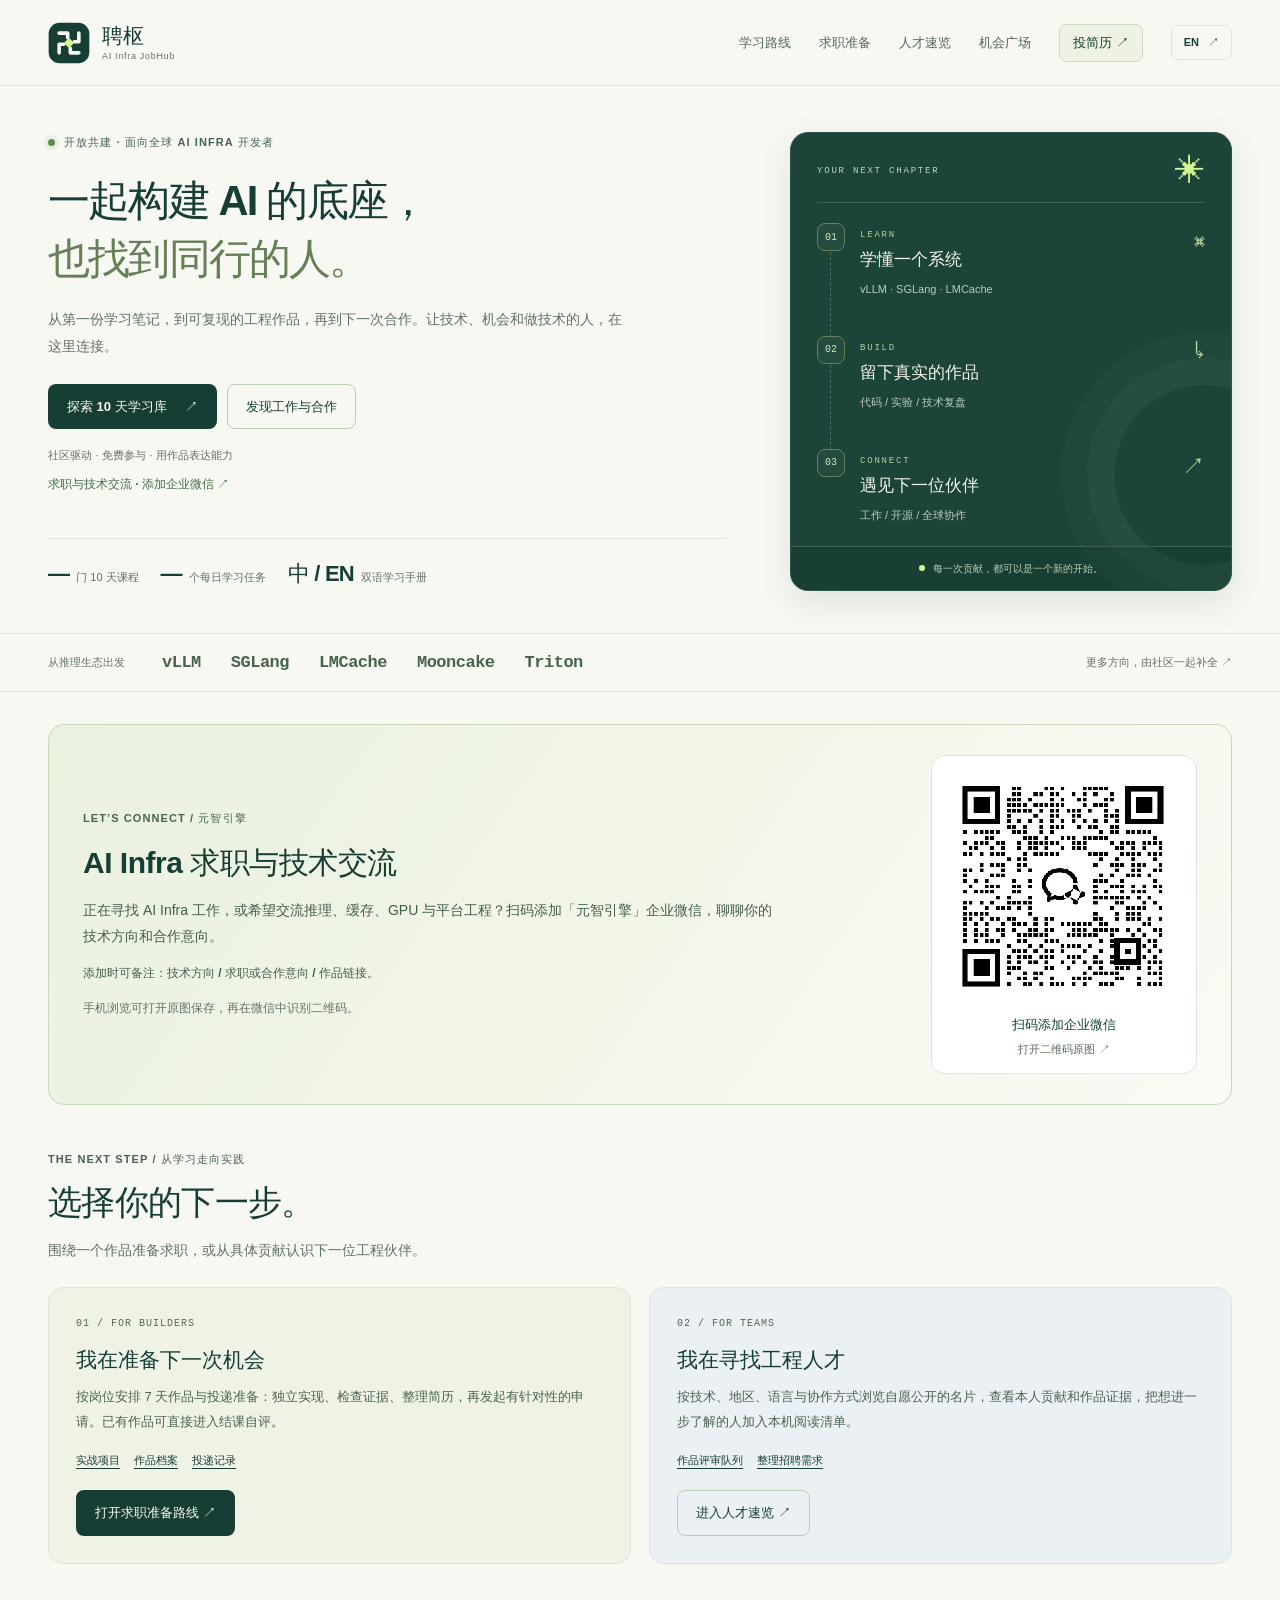
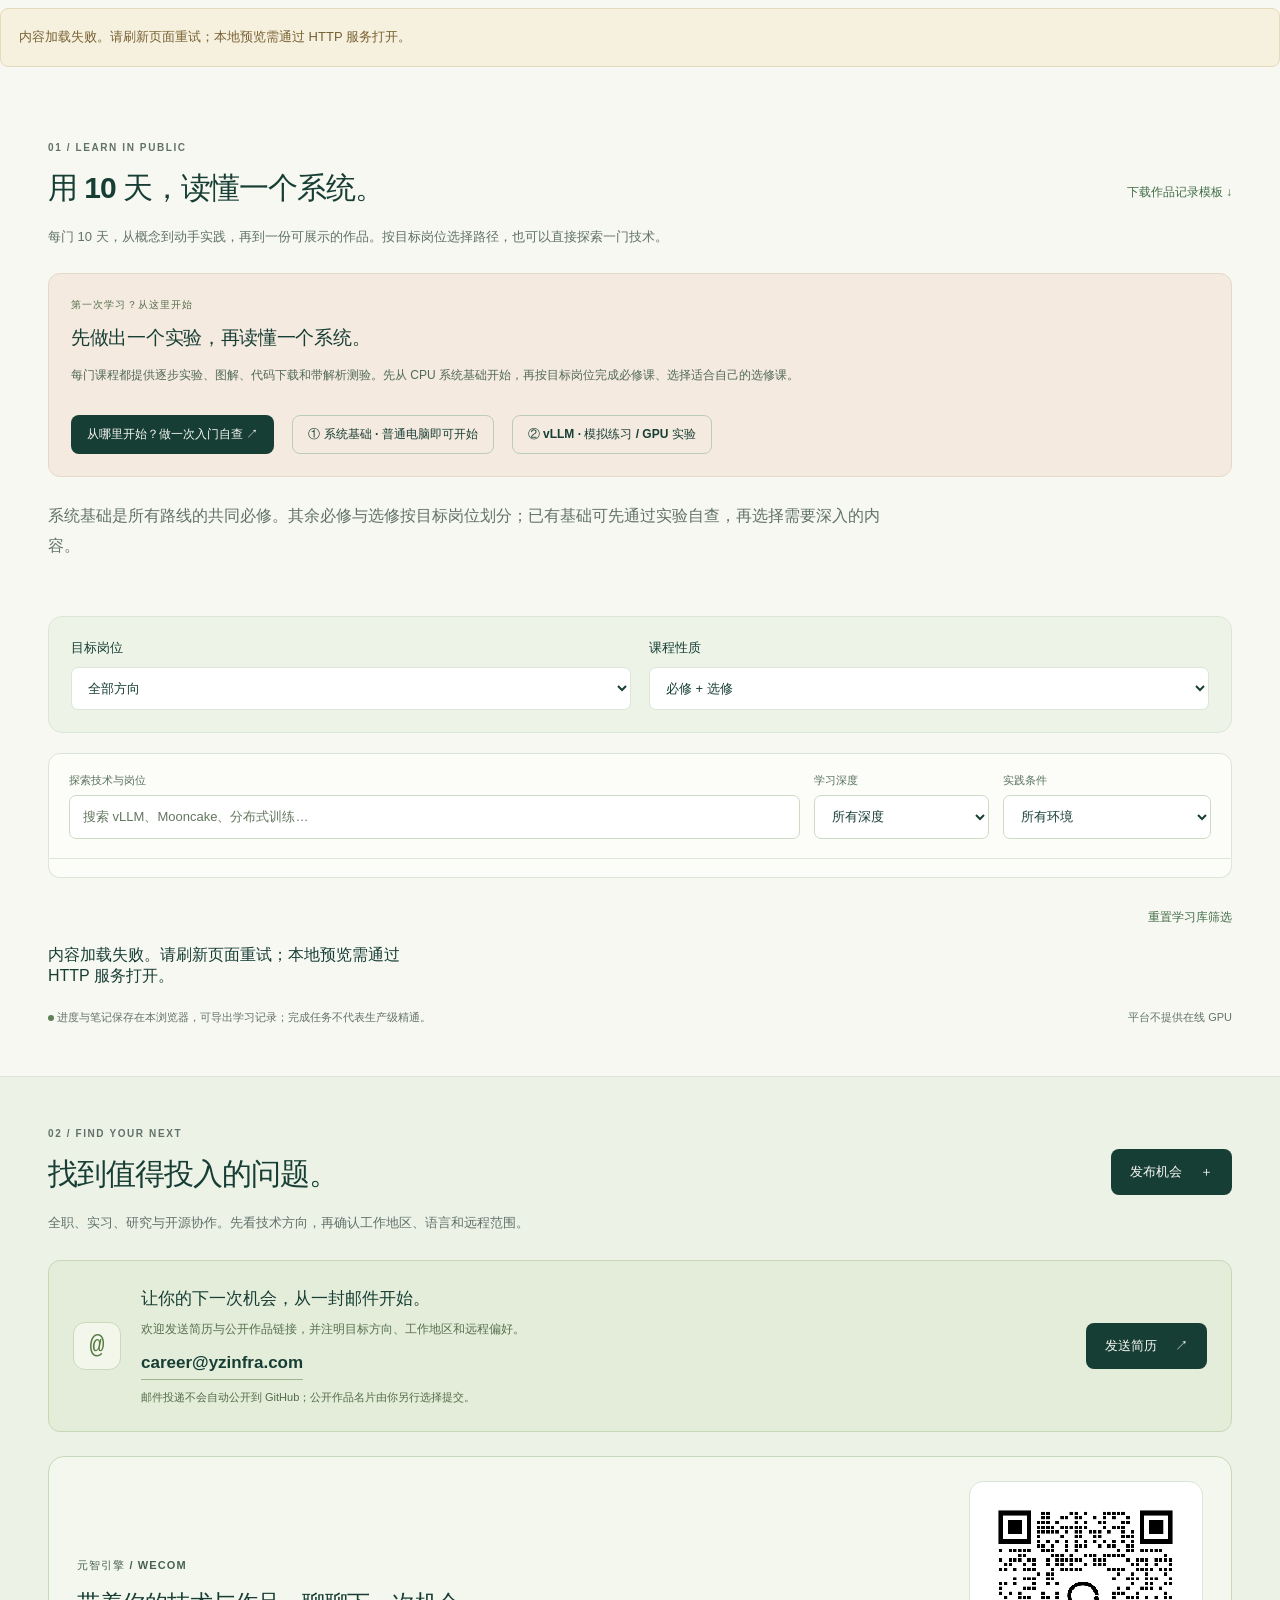
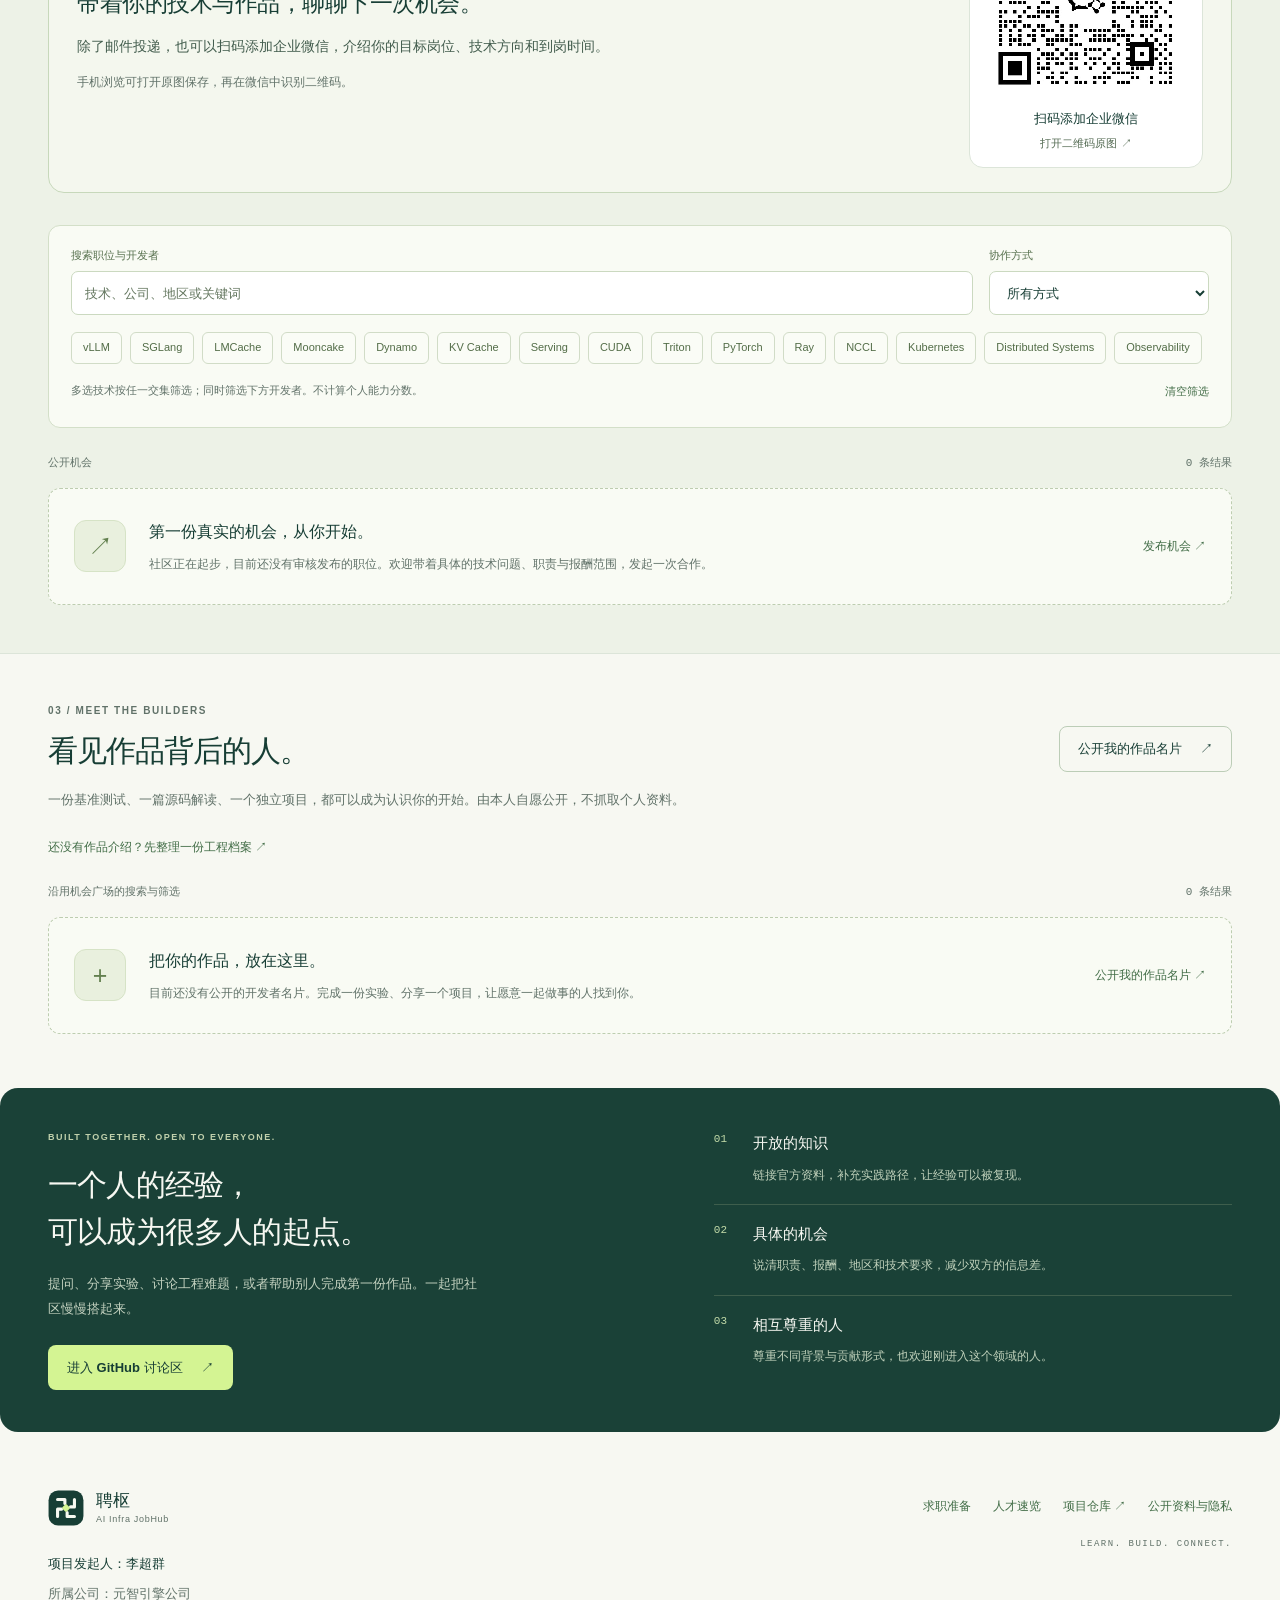
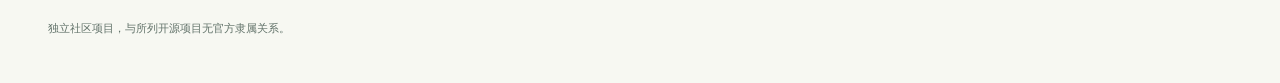
==== web/index.html @ df2f42b9 "Add learning onboarding, application tracker and hiring brief" ====
<!doctype html>
<html lang="zh-CN">
<head>
  <meta charset="utf-8">
  <meta name="viewport" content="width=device-width, initial-scale=1">
  <meta name="description" content="AI Infra JobHub (聘枢) — an open community to learn AI infrastructure, share your work and find your people. 学习、展示作品、发现全球 AI Infra 机会。">
  <meta name="theme-color" content="#183c35">
  <title>聘枢 · AI Infra JobHub</title>
  <link rel="icon" href="./assets/logo-mark.svg" type="image/svg+xml">
  <link rel="stylesheet" href="./styles.css?v=20261113-growth">
  <script src="./curriculum.js" defer></script>
  <script src="./app.js?v=20261114-tools" defer></script>
</head>
<body>
  <a class="skip-link" href="#main" data-i18n="skip">跳到内容</a>
  <header class="site-header">
    <a class="brand" href="#" aria-label="聘枢 · AI Infra JobHub home"><img class="brand-mark" src="./assets/logo-mark.svg" width="40" height="40" alt=""><span class="brand-wordmark"><strong data-i18n="brandName">聘枢</strong><small data-i18n="brandTagline">AI Infra JobHub</small></span></a>
    <nav aria-label="Main navigation">
      <a href="#learn" data-i18n="navLearn">学习路线</a>
      <a href="./career/" data-i18n="navCareer">求职准备</a>
      <a href="./talent/" data-i18n="navTalent">人才速览</a>
      <a href="#opportunities" data-i18n="navJobs">机会广场</a>
      <a href="mailto:career@yzinfra.com?subject=AI%20Infra%20JobHub%20-%20Resume" data-i18n="navResume">投简历 ↗</a>
    </nav>
    <button id="language-toggle" class="language-button" type="button" aria-label="Switch to English">EN <span aria-hidden="true">↗</span></button>
  </header>
  <main id="main">
    <section class="hero section-shell" aria-labelledby="hero-title">
      <div class="hero-copy">
        <div class="eyebrow"><span class="live-dot" aria-hidden="true"></span><span data-i18n="eyebrow">开放共建 · 面向全球 AI INFRA 开发者</span></div>
        <h1 id="hero-title"><span data-i18n="heroLine1">一起构建 AI 的底座，</span><br><em data-i18n="heroLine2">也找到同行的人。</em></h1>
        <p class="hero-description" data-i18n="heroDescription">从第一份学习笔记，到可复现的工程作品，再到下一次合作。让技术、机会和做技术的人，在这里连接。</p>
        <div class="hero-actions"><a class="button primary" href="#learn"><span data-i18n="startLearning">探索 10 天学习库</span> <span aria-hidden="true">↗</span></a><a class="button outline" href="#opportunities" data-i18n="exploreJobs">发现工作与合作</a></div>
        <p class="hero-note" data-i18n="heroNote">社区驱动 · 免费参与 · 用作品表达能力</p>
        <a class="text-link hero-contact-link" href="#wechat-contact" data-i18n="wechatEntry">求职与技术交流 · 添加企业微信 ↗</a>
        <div class="hero-metrics"><div><strong id="metric-courses">—</strong><span data-i18n="metricCourses">门 10 天课程</span></div><div><strong id="metric-days">—</strong><span data-i18n="metricDays">个每日学习任务</span></div><div><strong>中 / EN</strong><span data-i18n="metricLanguages">双语学习手册</span></div></div>
      </div>
      <div class="journey" aria-label="Learn, build, connect">
        <div class="journey-top"><span class="mono">YOUR NEXT CHAPTER</span><span class="orbit" aria-hidden="true">✳</span></div>
        <div class="journey-step"><span class="step-number">01</span><div><span class="small-label">LEARN</span><h2 data-i18n="journeyLearn">学懂一个系统</h2><p>vLLM · SGLang · LMCache</p></div><span class="step-glyph" aria-hidden="true">⌘</span></div>
        <div class="journey-step"><span class="step-number">02</span><div><span class="small-label">BUILD</span><h2 data-i18n="journeyBuild">留下真实的作品</h2><p data-i18n="journeyBuildNote">代码 / 实验 / 技术复盘</p></div><span class="step-glyph" aria-hidden="true">↳</span></div>
        <div class="journey-step last"><span class="step-number">03</span><div><span class="small-label">CONNECT</span><h2 data-i18n="journeyConnect">遇见下一位伙伴</h2><p data-i18n="journeyConnectNote">工作 / 开源 / 全球协作</p></div><span class="step-glyph" aria-hidden="true">↗</span></div>
        <div class="journey-bottom"><span class="tiny-dot" aria-hidden="true"></span><span data-i18n="journeyBottom">每一次贡献，都可以是一个新的开始。</span></div>
      </div>
    </section>
    <div class="ecosystem section-shell"><span data-i18n="ecosystem">从推理生态出发</span><span>vLLM</span><span>SGLang</span><span>LMCache</span><span>Mooncake</span><span>Triton</span><span class="ecosystem-next" data-i18n="ecosystemNext">更多方向，由社区一起补全 ↗</span></div>
    <section class="wechat-section section-shell" id="wechat-contact" aria-labelledby="wechat-title">
      <div class="wechat-card">
        <div class="wechat-copy"><div class="eyebrow">LET’S CONNECT / 元智引擎</div><h2 id="wechat-title" data-i18n="wechatTitle">AI Infra 求职与技术交流</h2><p data-i18n="wechatDescription">正在寻找 AI Infra 工作，或希望交流推理、缓存、GPU 与平台工程？扫码添加「元智引擎」企业微信，聊聊你的技术方向和合作意向。</p><p class="wechat-intro-note" data-i18n="wechatIntro">添加时可备注：技术方向 / 求职或合作意向 / 作品链接。</p><p class="wechat-phone-note" data-i18n="wechatPhone">手机浏览可打开原图保存，再在微信中识别二维码。</p></div>
        <a class="wechat-qr" href="./assets/wecom-contact.png" target="_blank" rel="noopener noreferrer"><span class="wechat-qr-window"><img src="./assets/wecom-contact.png" width="1006" height="591" alt="元智引擎企业微信二维码 / WeCom contact QR code" decoding="async"></span><strong data-i18n="wechatScan">扫码添加企业微信</strong><span data-i18n="wechatOriginal">打开二维码原图 ↗</span></a>
      </div>
    </section>
    <section class="launchpad section-shell" aria-labelledby="build-title">
      <div class="launchpad-heading"><div class="eyebrow" data-i18n="buildEyebrow">THE NEXT STEP / 从学习走向实践</div><h2 id="build-title" data-i18n="growthTitle">选择你的下一步。</h2><p data-i18n="growthIntro">围绕一个作品准备求职，或从具体贡献认识下一位工程伙伴。</p></div>
      <div class="launchpad-grid">
        <article class="launchpad-card"><div class="launchpad-number">01 / FOR BUILDERS</div><h3 data-i18n="growthBuilderTitle">我在准备下一次机会</h3><p data-i18n="growthBuilderBody">按岗位安排 7 天作品与投递准备：独立实现、检查证据、整理简历，再发起有针对性的申请。已有作品可直接进入结课自评。</p><div class="launchpad-examples"><a href="./projects/" data-i18n="navProjects">实战项目</a><a href="./portfolio/" data-i18n="navPortfolio">作品档案</a><a href="./applications/" data-language-link="./applications/" data-i18n="applicationTracker">投递记录</a></div><a class="button primary" href="./career/" data-i18n="growthBuilderAction">打开求职准备路线 ↗</a></article>
        <article class="launchpad-card portfolio-launch"><div class="launchpad-number">02 / FOR TEAMS</div><h3 data-i18n="growthTeamTitle">我在寻找工程人才</h3><p data-i18n="growthTeamBody">按技术、地区、语言与协作方式浏览自愿公开的名片，查看本人贡献和作品证据，把想进一步了解的人加入本机阅读清单。</p><div class="launchpad-examples"><a href="./talent/#reviews" data-i18n="growthReviews">作品评审队列</a><a href="./hiring/" data-language-link="./hiring/" data-i18n="hiringBrief">整理招聘需求</a></div><a class="button outline" href="./talent/" data-i18n="growthTeamAction">进入人才速览 ↗</a></article>
      </div>
    </section>
    <div id="load-error" class="notice section-shell" role="alert" hidden></div>
    <noscript><p class="notice section-shell">此网站需要 JavaScript 展示学习路线和筛选功能。This site needs JavaScript for learning paths and filters.</p></noscript>
    <section id="learn" class="section-shell content-section" aria-labelledby="learn-title">
      <div class="section-top"><div><div class="eyebrow muted">01 / LEARN IN PUBLIC</div><h2 id="learn-title" data-i18n="learnTitle">用 10 天，读懂一个系统。</h2></div><a class="text-link" href="./resources/portfolio-template.md" download data-i18n="downloadTemplate">下载作品记录模板 ↓</a></div>
      <p class="section-description" data-i18n="learnDescription">每门 10 天，从概念到动手实践，再到一份可展示的作品。按目标岗位选择路径，也可以直接探索一门技术。</p>
      <div class="path-card guided-start"><div class="eyebrow" data-i18n="guidedEyebrow">第一次学习？从这里开始</div><h3 data-i18n="guidedTitle">先做出一个实验，再读懂一个系统。</h3><p data-i18n="guidedDescription">每门课程都提供逐步实验、图解、代码下载和带解析测验。先从 CPU 系统基础开始，再按目标岗位完成必修课、选择适合自己的选修课。</p><div class="course-actions"><a class="button primary" href="./start/" data-language-link="./start/" data-i18n="findStart">从哪里开始？做一次入门自查 ↗</a><a class="button outline" href="./learn/foundations/#day-1" data-i18n="guidedFoundations">① 系统基础 · 普通电脑即可开始</a><a class="button outline" href="./learn/vllm/#day-1" data-i18n="guidedVllm">② vLLM · 模拟练习 / GPU 实验</a></div></div>
      <p class="curriculum-note" data-i18n="curriculumNote">系统基础是所有路线的共同必修。其余必修与选修按目标岗位划分；已有基础可先通过实验自查，再选择需要深入的内容。</p>
      <div id="career-paths" class="path-grid"></div>
      <div class="curriculum-controls"><div><label for="course-role" data-i18n="roleLabel">目标岗位</label><select id="course-role"><option value="" data-i18n="allRoles">全部方向</option></select></div><div><label for="course-requirement" data-i18n="selectedRequirement">课程性质</label><select id="course-requirement"><option value="" data-i18n="allRequirements">必修 + 选修</option><option value="required" data-i18n="roleRequired">岗位必修</option><option value="elective" data-i18n="elective">方向选修</option></select></div></div>
      <div id="course-catalog" class="catalog-toolbar">
        <div class="search-field"><label for="course-search" data-i18n="courseSearchLabel">探索技术与岗位</label><input id="course-search" type="search" autocomplete="off" data-placeholder="courseSearchPlaceholder" placeholder="搜索 vLLM、Mooncake、分布式训练…"></div>
        <div><label for="course-level" data-i18n="courseLevelLabel">学习深度</label><select id="course-level"><option value="" data-i18n="allLevels">所有深度</option><option value="beginner" data-i18n="beginner">入门</option><option value="intermediate" data-i18n="intermediate">进阶</option><option value="advanced" data-i18n="advanced">深入</option></select></div>
        <div><label for="course-hardware" data-i18n="courseHardwareLabel">实践条件</label><select id="course-hardware"><option value="" data-i18n="allHardware">所有环境</option><option value="cpu" data-i18n="cpuFriendly">可从 CPU 起步</option><option value="gpu-optional" data-i18n="gpuExtensions">含 GPU / 高速互连选做实验</option></select></div>
      </div>
      <div id="course-categories" class="catalog-filters" role="group" aria-label="Learning categories"></div>
      <div class="list-heading"><span id="catalog-count" role="status"></span><button class="text-button" id="clear-catalog" type="button" data-i18n="clearCatalog">重置学习库筛选</button></div>
      <div id="tracks" class="course-grid" aria-live="polite"><p data-i18n="loading">正在加载学习路线…</p></div>
      <div class="learning-foot"><span><span class="small-dot" aria-hidden="true"></span> <span data-i18n="learningNote">进度与笔记保存在本浏览器，可导出学习记录；完成任务不代表生产级精通。</span></span><span data-i18n="hardwareNote">平台不提供在线 GPU</span></div>
    </section>
    <section id="opportunities" class="opportunity-section" aria-labelledby="jobs-title"><div class="section-shell content-section">
      <div class="section-top"><div><div class="eyebrow muted">02 / FIND YOUR NEXT</div><h2 id="jobs-title" data-i18n="jobsTitle">找到值得投入的问题。</h2></div><button class="button primary" type="button" data-submit="job"><span data-i18n="postJob">发布机会</span> <span aria-hidden="true">＋</span></button></div>
      <p class="section-description" data-i18n="jobsDescription">全职、实习、研究与开源协作。先看技术方向，再确认工作地区、语言和远程范围。</p>
      <aside class="resume-panel" aria-labelledby="resume-title">
        <div class="resume-icon" aria-hidden="true">@</div>
        <div class="resume-copy"><h3 id="resume-title" data-i18n="resumeTitle">让你的下一次机会，从一封邮件开始。</h3><p data-i18n="resumeDescription">欢迎发送简历与公开作品链接，并注明目标方向、工作地区和远程偏好。</p><a class="resume-address" href="mailto:career@yzinfra.com?subject=AI%20Infra%20JobHub%20-%20Resume">career@yzinfra.com</a><p class="resume-note" data-i18n="resumeNote">邮件投递不会自动公开到 GitHub；公开作品名片由你另行选择提交。</p></div>
        <a class="button primary" href="mailto:career@yzinfra.com?subject=AI%20Infra%20JobHub%20-%20Resume"><span data-i18n="sendResume">发送简历</span> <span aria-hidden="true">↗</span></a>
      </aside>
      <aside class="wechat-card wechat-card-compact" aria-labelledby="wechat-jobs-title"><div class="wechat-copy"><div class="eyebrow">元智引擎 / WECOM</div><h3 id="wechat-jobs-title" data-i18n="wechatJobsTitle">带着你的技术与作品，聊聊下一次机会。</h3><p data-i18n="wechatJobsDescription">除了邮件投递，也可以扫码添加企业微信，介绍你的目标岗位、技术方向和到岗时间。</p><p class="wechat-phone-note" data-i18n="wechatPhone">手机浏览可打开原图保存，再在微信中识别二维码。</p></div><a class="wechat-qr" href="./assets/wecom-contact.png" target="_blank" rel="noopener noreferrer"><span class="wechat-qr-window"><img src="./assets/wecom-contact.png" width="1006" height="591" alt="元智引擎企业微信二维码 / WeCom contact QR code" loading="lazy" decoding="async"></span><strong data-i18n="wechatScan">扫码添加企业微信</strong><span data-i18n="wechatOriginal">打开二维码原图 ↗</span></a></aside>
      <div class="filter-box">
        <div class="filter-fields"><div class="search-field"><label for="search" data-i18n="searchLabel">搜索职位与开发者</label><input id="search" type="search" placeholder="技术、公司、地区或关键词" autocomplete="off" data-placeholder="searchPlaceholder"></div><div><label for="work-mode" data-i18n="workModeLabel">协作方式</label><select id="work-mode"><option value="" data-i18n="anyMode">所有方式</option><option value="remote-global" data-i18n="remoteGlobal">全球远程</option><option value="remote-regional" data-i18n="remoteRegional">指定地区远程</option><option value="hybrid" data-i18n="hybrid">混合办公</option><option value="onsite" data-i18n="onsite">线下办公</option></select></div></div>
        <div class="tag-row" id="skill-filters" role="group" aria-label="Technology filters"></div>
        <div class="filter-note"><span data-i18n="matchingNote">多选技术按任一交集筛选；同时筛选下方开发者。不计算个人能力分数。</span><button type="button" class="text-button" id="reset-filters" data-i18n="resetFilters">清空筛选</button></div>
      </div>
      <div class="list-heading"><span data-i18n="publicJobs">公开机会</span><span id="jobs-count" class="mono" role="status"></span></div>
      <div id="jobs-list" class="listing-grid" aria-live="polite"></div>
    </div></section>
    <section id="people" class="section-shell content-section" aria-labelledby="people-title">
      <div class="section-top"><div><div class="eyebrow muted">03 / MEET THE BUILDERS</div><h2 id="people-title" data-i18n="peopleTitle">看见作品背后的人。</h2></div><button class="button outline" type="button" data-submit="profile"><span data-i18n="addProfile">公开我的作品名片</span> <span aria-hidden="true">↗</span></button></div>
      <p class="section-description" data-i18n="peopleDescription">一份基准测试、一篇源码解读、一个独立项目，都可以成为认识你的开始。由本人自愿公开，不抓取个人资料。</p>
      <p><a class="text-link" href="./portfolio/" data-i18n="preparePortfolio">还没有作品介绍？先整理一份工程档案 ↗</a></p>
      <div class="list-heading"><span data-i18n="peopleFilterNote">沿用机会广场的搜索与筛选</span><span id="people-count" class="mono" role="status"></span></div>
      <div id="people-list" class="listing-grid" aria-live="polite"></div>
    </section>
    <section id="community" class="section-shell community-section" aria-labelledby="community-title">
      <div class="community-heading"><div class="eyebrow">BUILT TOGETHER. OPEN TO EVERYONE.</div><h2 id="community-title" data-i18n="communityTitle">一个人的经验，<br>可以成为很多人的起点。</h2><p data-i18n="communityDescription">提问、分享实验、讨论工程难题，或者帮助别人完成第一份作品。一起把社区慢慢搭起来。</p><button class="button cream" type="button" data-submit="discussion"><span data-i18n="joinDiscussion">进入 GitHub 讨论区</span> <span aria-hidden="true">↗</span></button></div>
      <div class="community-principles"><div><span>01</span><h3 data-i18n="principle1">开放的知识</h3><p data-i18n="principle1Note">链接官方资料，补充实践路径，让经验可以被复现。</p></div><div><span>02</span><h3 data-i18n="principle2">具体的机会</h3><p data-i18n="principle2Note">说清职责、报酬、地区和技术要求，减少双方的信息差。</p></div><div><span>03</span><h3 data-i18n="principle3">相互尊重的人</h3><p data-i18n="principle3Note">尊重不同背景与贡献形式，也欢迎刚进入这个领域的人。</p></div></div>
    </section>
  </main>
  <footer class="site-footer section-shell" id="site-footer"><div><a class="brand" href="#"><img class="brand-mark" src="./assets/logo-mark.svg" width="40" height="40" alt=""><span class="brand-wordmark"><strong data-i18n="brandName">聘枢</strong><small data-i18n="brandTagline">AI Infra JobHub</small></span></a><p class="founder-credit"><strong data-i18n="founderName">项目发起人：李超群</strong><span data-i18n="founderCompany">所属公司：元智引擎公司</span></p><p data-i18n="footerNote">独立社区项目，与所列开源项目无官方隶属关系。</p></div><div class="footer-links"><a class="text-link" href="./career/" data-i18n="navCareer">求职准备</a><a class="text-link" href="./talent/" data-i18n="navTalent">人才速览</a><button class="text-button" type="button" data-submit="repository" data-i18n="sourceCode">项目仓库 ↗</button><button class="text-button" id="privacy-button" type="button" data-i18n="privacy">公开资料与隐私</button><span class="mono">LEARN. BUILD. CONNECT.</span></div></footer>
  <dialog id="detail-dialog" aria-labelledby="dialog-title"><div class="dialog-header"><span class="mono">AI INFRA JOBHUB</span><button class="close-button" id="close-dialog" type="button" aria-label="关闭 / Close">×</button></div><div id="dialog-content"></div></dialog>
</body>
</html>
---- web/styles.css ----
/* 聘枢 · AI Infra JobHub
   A lightweight learning workspace: forest, paper, precise structure. */

:root {
  --paper: #f7f8f2;
  --white: #ffffff;
  --ink: #173e35;
  --text: #213c33;
  --muted: #617269;
  --line: #dce5d9;
  --line-strong: #b9cbb9;
  --lime: #d4f493;
  --sand: #f1eee1;
  --green-soft: #eaf1df;
  --blue-soft: #e8eff4;
  --clay-soft: #f4eadf;
  --radius: 16px;
  --shadow-small: 0 4px 16px rgb(23 62 53 / 4%);
  --shadow-card: 0 10px 30px rgb(23 62 53 / 7%);
  font-family: Inter, "Helvetica Neue", "PingFang SC", "Microsoft YaHei", sans-serif;
  color: var(--ink);
  background: var(--paper);
  font-synthesis: none;
  scroll-behavior: smooth;
  scroll-padding-top: 106px;
  -webkit-font-smoothing: antialiased;
}

* {
  box-sizing: border-box;
}

body {
  margin: 0;
  min-width: 300px;
}

button,
input,
select,
textarea {
  font: inherit;
}

button,
a,
input,
select,
summary {
  touch-action: manipulation;
}

button,
summary {
  cursor: pointer;
}

button {
  color: inherit;
}

a {
  color: inherit;
  text-decoration: none;
}

img,
svg {
  max-width: 100%;
}

a:focus-visible,
button:focus-visible,
input:focus-visible,
select:focus-visible,
summary:focus-visible,
textarea:focus-visible {
  outline: 3px solid #967139;
  outline-offset: 4px;
}

button:disabled {
  cursor: not-allowed;
  opacity: .55;
}

button:disabled:hover {
  transform: none;
}

::selection {
  background: var(--lime);
  color: var(--ink);
}

[hidden] {
  display: none !important;
}

.section-shell {
  width: 100%;
  max-width: 1320px;
  margin-inline: auto;
  padding-inline: 48px;
}

.mono,
.small-label,
.step-number,
.course-code,
.day-index {
  font-family: "SFMono-Regular", Consolas, "Liberation Mono", monospace;
}

.eyebrow {
  display: flex;
  align-items: center;
  gap: 9px;
  color: #47634f;
  font-size: 11px;
  font-weight: 650;
  line-height: 1.7;
  letter-spacing: 1.1px;
}

.muted {
  color: var(--muted);
  font-size: 10px;
  letter-spacing: 1.6px;
}

.live-dot,
.tiny-dot,
.small-dot {
  display: inline-block;
  flex-shrink: 0;
  width: 6px;
  height: 6px;
  border-radius: 50%;
  background: #60805b;
}

.live-dot {
  width: 7px;
  height: 7px;
  background: #638948;
  box-shadow: 0 0 0 4px rgb(99 137 72 / 9%);
}

.launchpad {
  padding-block: 45px 20px;
}

.launchpad-heading h2 {
  margin: 10px 0;
  font-size: clamp(25px, 3vw, 34px);
  line-height: 1.45;
  letter-spacing: -.7px;
}

.launchpad-heading > p {
  margin: 0 0 24px;
  color: var(--muted);
  font-size: 14px;
  line-height: 1.8;
}

.launchpad-grid {
  display: grid;
  grid-template-columns: repeat(2, minmax(0, 1fr));
  gap: 18px;
}

.launchpad-card {
  display: flex;
  flex-direction: column;
  align-items: flex-start;
  padding: 27px;
  border: 1px solid var(--line);
  border-radius: 15px;
  background: #eef3e6;
}

.portfolio-launch {
  background: #eaf0f3;
}

.launchpad-number {
  font: 10px/1.7 "SFMono-Regular", Consolas, monospace;
  color: #526a53;
  letter-spacing: 1px;
}

.launchpad-card h3 {
  margin: 12px 0 10px;
  font-size: 21px;
  line-height: 1.5;
}

.launchpad-card > p {
  margin: 0 0 16px;
  color: #4c6255;
  font-size: 13px;
  line-height: 1.9;
}

.launchpad-examples {
  display: flex;
  flex-wrap: wrap;
  gap: 8px 14px;
  margin: auto 0 20px;
  font-size: 11px;
  line-height: 1.8;
}

.launchpad-examples a {
  text-decoration: underline;
  text-underline-offset: 4px;
}

@media (max-width: 700px) {
  .launchpad-grid { grid-template-columns: 1fr; }
  .launchpad-card { padding: 22px; }
}

.hero-contact-link {
  display: inline-block;
  margin: 2px 0 12px;
  font-size: 12px;
}

.wechat-section {
  padding-block: 32px 0;
}

.wechat-card {
  display: grid;
  grid-template-columns: minmax(0, 1fr) auto;
  align-items: center;
  gap: 32px;
  padding: 30px 34px;
  border: 1px solid #c7d8bb;
  border-radius: 16px;
  background: linear-gradient(125deg, #eaf1df, #f9fbf4);
}

.wechat-copy h2,
.wechat-copy h3 {
  margin: 12px 0;
  font-size: clamp(22px, 2.5vw, 30px);
  line-height: 1.5;
  letter-spacing: -.5px;
}

.wechat-copy > p {
  max-width: 690px;
  margin: 12px 0 0;
  color: #435d4e;
  font-size: 14px;
  line-height: 1.9;
}

.wechat-copy > .wechat-intro-note {
  font-size: 12px;
  font-weight: 550;
}

.wechat-copy > .wechat-phone-note {
  color: var(--muted);
  font-size: 12px;
}

.wechat-qr {
  display: flex;
  flex-direction: column;
  align-items: center;
  gap: 8px;
  max-width: 100%;
  padding: 12px 12px 16px;
  border: 1px solid var(--line);
  border-radius: 14px;
  background: #fff;
  text-align: center;
}

.wechat-qr > strong { font-size: 13px; }
.wechat-qr > span:last-child { color: #526951; font-size: 11px; }
.wechat-qr:hover { border-color: #789b63; }

.wechat-qr-window {
  position: relative;
  display: block;
  width: 240px;
  max-width: 100%;
  aspect-ratio: 1;
  overflow: hidden;
  background: #fff;
}

/* Show the QR region (620,32,356,356) of the unchanged 1006×591 source.
   White margins remain on every side; the link opens the complete original. */
.wechat-qr-window img {
  position: absolute;
  top: -8.988764%;
  left: -174.157303%;
  width: 282.584270%;
  max-width: none;
  height: auto;
  image-rendering: pixelated;
}

.wechat-card-compact {
  gap: 26px;
  margin-block: 24px 32px;
  padding: 24px 28px;
  background: #f4f7ee;
}

.wechat-card-compact .wechat-qr-window { width: 208px; }
.wechat-card-compact .wechat-copy h2,
.wechat-card-compact .wechat-copy h3 { font-size: 23px; }

@media (max-width: 700px) {
  .wechat-card { grid-template-columns: 1fr; gap: 22px; padding: 24px 20px; }
  .wechat-qr { justify-self: center; }
  .wechat-qr-window,
  .wechat-card-compact .wechat-qr-window { width: 240px; }
}

/* Header and brand */

.site-header {
  position: sticky;
  z-index: 30;
  top: 0;
  display: flex;
  align-items: center;
  justify-content: space-between;
  gap: 28px;
  max-width: 1440px;
  min-height: 86px;
  margin: auto;
  padding: 18px 48px;
  border-bottom: 1px solid var(--line);
  background: rgb(247 248 242 / 96%);
  backdrop-filter: blur(14px);
}

.brand {
  display: inline-flex;
  align-items: center;
  gap: 12px;
  flex-shrink: 0;
  white-space: nowrap;
}

.brand-mark {
  display: inline-flex;
  align-items: center;
  justify-content: center;
  flex-shrink: 0;
  width: 42px;
  height: 42px;
  padding: 0;
  border-radius: 12px;
  background: var(--ink);
  color: var(--paper);
  font-size: 24px;
  font-weight: 700;
  line-height: 1;
  letter-spacing: 0;
}

.brand-mark img,
img.brand-mark {
  display: block;
  width: 42px;
  height: 42px;
  border-radius: 0;
  background: none;
}

.brand-wordmark {
  display: flex;
  flex-direction: column;
  gap: 5px;
  line-height: 1.1;
}

.brand-wordmark strong {
  font-size: 21px;
  font-weight: 700;
  letter-spacing: .2px;
}

.brand-wordmark small {
  color: var(--muted);
  font-size: 9px;
  font-weight: 450;
  letter-spacing: .7px;
}

html[lang="en"] .brand-wordmark strong {
  font-size: 18px;
  letter-spacing: -.5px;
}

.site-header nav {
  display: flex;
  align-items: center;
  gap: 28px;
  margin-left: auto;
  font-size: 13px;
  font-weight: 500;
}

.site-header nav a {
  position: relative;
  padding-block: 8px;
  white-space: nowrap;
  color: #54695b;
  transition: color .15s ease;
}

.site-header nav a:hover,
.site-header nav a[aria-current="page"] {
  color: var(--ink);
}

.site-header nav a[aria-current="page"]::after {
  position: absolute;
  right: 0;
  bottom: 0;
  left: 0;
  height: 2px;
  border-radius: 2px;
  background: #6e8a4d;
  content: "";
}

.site-header nav a[href^="mailto:"] {
  padding: 9px 13px;
  border: 1px solid #ccd9c3;
  border-radius: 7px;
  background: #edf2e4;
  color: var(--ink);
}

.language-button {
  flex-shrink: 0;
  padding: 9px 12px;
  border: 1px solid var(--line);
  border-radius: 7px;
  background: transparent;
  font-size: 11px;
  font-weight: 550;
  white-space: nowrap;
}

.language-button span {
  margin-left: 6px;
}

.language-button:hover {
  border-color: var(--line-strong);
  background: var(--white);
}

/* Shared controls */

.button {
  display: inline-flex;
  align-items: center;
  justify-content: center;
  gap: 18px;
  min-height: 44px;
  padding: 12px 18px;
  border: 1px solid transparent;
  border-radius: 8px;
  font-size: 13px;
  font-weight: 600;
  line-height: 1.5;
  text-decoration: none;
  transition: background .15s ease, border-color .15s ease, box-shadow .15s ease;
}

.button.primary,
.primary {
  background: var(--ink);
  color: var(--paper);
}

.button.primary:hover,
.primary:hover {
  background: #285547;
  box-shadow: 0 4px 12px rgb(23 62 53 / 12%);
}

.button.outline,
.outline {
  border-color: #bccdb7;
  background: transparent;
  color: var(--ink);
}

.button.outline:hover,
.outline:hover {
  border-color: #8da77f;
  background: #edf2e6;
}

.button.cream,
.cream {
  background: var(--lime);
  color: var(--ink);
}

.button.cream:hover,
.cream:hover {
  background: #e0f9b5;
}

.text-link,
.text-button {
  color: #426d47;
  font-size: 12px;
  font-weight: 550;
  line-height: 1.7;
}

.text-link {
  padding-block: 6px;
}

.text-button {
  padding: 4px 0;
  border: 0;
  background: none;
  text-align: left;
}

.text-link:hover,
.text-button:hover {
  text-decoration: underline;
  text-underline-offset: 4px;
}

.skip-link {
  position: absolute;
  z-index: 60;
  top: -100px;
  left: 20px;
  padding: 12px 18px;
  border-radius: 7px;
  background: var(--ink);
  color: var(--white);
}

.skip-link:focus {
  top: 10px;
}

/* Homepage introduction */

.hero {
  display: grid;
  grid-template-columns: minmax(0, 1.35fr) minmax(320px, .88fr);
  align-items: center;
  gap: 64px;
  padding-top: 46px;
  padding-bottom: 42px;
}

.hero h1 {
  max-width: 720px;
  margin: 20px 0 18px;
  font-size: clamp(34px, 3.25vw, 48px);
  font-weight: 650;
  line-height: 1.4;
  letter-spacing: -1.8px;
  text-wrap: balance;
}

.hero h1 em {
  color: #658056;
  font-style: normal;
}

.hero-description {
  max-width: 580px;
  margin: 0;
  color: var(--muted);
  font-size: 14px;
  line-height: 1.9;
}

.hero-actions {
  display: flex;
  flex-wrap: wrap;
  gap: 10px;
  margin-top: 24px;
}

.hero-note {
  margin-top: 17px;
  margin-bottom: 0;
  color: var(--muted);
  font-size: 11px;
  line-height: 1.8;
  letter-spacing: .1px;
}

.hero-stats,
.hero-metrics,
.catalog-stats {
  display: flex;
  flex-wrap: wrap;
  align-items: center;
  gap: 22px;
}

.hero-stats,
.hero-metrics {
  margin-top: 26px;
  padding-top: 20px;
  border-top: 1px solid var(--line);
}

.hero-stats > div,
.hero-metrics > div,
.catalog-stats > div {
  display: flex;
  align-items: baseline;
  gap: 7px;
}

.hero-stats strong,
.hero-metrics strong,
.catalog-stats strong {
  color: var(--ink);
  font-size: 22px;
  font-weight: 650;
  letter-spacing: -.8px;
}

.hero-stats span,
.hero-metrics span,
.catalog-stats span {
  color: var(--muted);
  font-size: 11px;
  line-height: 1.8;
}

.journey {
  position: relative;
  overflow: hidden;
  padding: 23px 26px 0;
  border: 1px solid #315448;
  border-radius: 18px;
  background: #1c4439;
  color: #f5f8ed;
  box-shadow: 0 12px 35px rgb(23 62 53 / 11%);
}

.journey::after {
  position: absolute;
  right: -64px;
  bottom: 24px;
  width: 180px;
  height: 180px;
  border: 1px solid rgb(215 239 187 / 8%);
  border-radius: 50%;
  box-shadow: 0 0 0 26px rgb(215 239 187 / 3%), 0 0 0 52px rgb(215 239 187 / 2%);
  pointer-events: none;
  content: "";
}

.journey-top {
  display: flex;
  align-items: center;
  justify-content: space-between;
  padding-bottom: 16px;
  border-bottom: 1px solid #406050;
}

.journey-top .mono {
  color: #c4d8b6;
  font-size: 9px;
  font-weight: 450;
  letter-spacing: 1.8px;
}

.orbit {
  color: var(--lime);
  font-size: 30px;
  line-height: 1;
}

.journey-step {
  position: relative;
  z-index: 1;
  display: flex;
  align-items: flex-start;
  gap: 15px;
  padding: 20px 0 17px;
}

.step-number {
  position: relative;
  z-index: 1;
  display: grid;
  place-items: center;
  flex-shrink: 0;
  width: 28px;
  height: 28px;
  border: 1px solid #68805c;
  border-radius: 8px;
  background: #244b3e;
  color: #d3e5be;
  font-size: 10px;
}

.journey-step:not(.last)::before {
  position: absolute;
  top: 49px;
  left: 13px;
  height: calc(100% - 28px);
  border-left: 1px dashed #53714f;
  content: "";
}

.small-label {
  color: #b4ce9b;
  font-size: 9px;
  letter-spacing: 1.8px;
}

.journey-step h2 {
  margin: 5px 0 7px;
  color: #f3f6e9;
  font-size: 17px;
  font-weight: 550;
  line-height: 1.6;
}

.journey-step p {
  margin: 0;
  color: #b9cbbb;
  font-size: 11px;
  line-height: 1.7;
}

.step-glyph {
  margin-left: auto;
  color: #b5cf9d;
  font-size: 23px;
  line-height: 1.5;
}

.journey-bottom {
  position: relative;
  z-index: 1;
  display: flex;
  align-items: center;
  justify-content: center;
  gap: 8px;
  margin: 4px -26px 0;
  padding: 13px 20px;
  border-top: 1px solid #406050;
  background: rgb(13 43 33 / 19%);
  color: #bdcfb5;
  font-size: 10px;
  line-height: 1.7;
}

.journey-bottom .tiny-dot {
  background: var(--lime);
}

.ecosystem {
  display: flex;
  flex-wrap: wrap;
  align-items: center;
  gap: 30px;
  padding-top: 19px;
  padding-bottom: 19px;
  border-top: 1px solid var(--line);
  border-bottom: 1px solid var(--line);
}

.ecosystem > span:first-child {
  margin-right: 7px;
  color: var(--muted);
  font-size: 11px;
}

.ecosystem > span:not(:first-child):not(:last-child) {
  color: #47644b;
  font-family: Consolas, monospace;
  font-size: 17px;
  font-weight: 650;
  letter-spacing: -.5px;
}

.ecosystem-next {
  margin-left: auto;
  color: var(--muted);
  font-size: 11px;
}

/* Catalog sections and career-oriented paths */

.content-section {
  padding-top: 48px;
  padding-bottom: 48px;
}

.section-top {
  display: flex;
  align-items: flex-end;
  justify-content: space-between;
  gap: 20px;
}

.section-top h2 {
  margin: 11px 0 0;
  font-size: 30px;
  font-weight: 600;
  line-height: 1.4;
  letter-spacing: -1px;
}

.section-description {
  max-width: 830px;
  margin: 16px 0 24px;
  color: var(--muted);
  font-size: 13px;
  line-height: 1.9;
}

.path-grid {
  display: grid;
  grid-template-columns: repeat(3, minmax(0, 1fr));
  gap: 16px;
  margin: 24px 0 30px;
}

.path-card {
  position: relative;
  display: flex;
  flex-direction: column;
  gap: 10px;
  min-width: 0;
  padding: 22px;
  border: 1px solid #cfdcc1;
  border-radius: 12px;
  background: var(--green-soft);
  color: var(--ink);
  text-align: left;
  transition: border-color .15s ease, box-shadow .15s ease;
}

.path-card:nth-child(2) {
  border-color: #d2dfe5;
  background: var(--blue-soft);
}

.path-card:nth-child(3) {
  border-color: #e4d9c9;
  background: var(--clay-soft);
}

a.path-card:hover,
button.path-card:hover,
.path-card:has(a:hover) {
  border-color: #90a984;
  box-shadow: var(--shadow-small);
}

.path-card > .mono,
.path-card > .eyebrow,
.path-card .path-number,
.path-card .path-label {
  color: #536d4c;
  font-size: 10px;
  letter-spacing: 1.1px;
}

.path-card h3 {
  margin: 0;
  font-size: 19px;
  font-weight: 650;
  line-height: 1.6;
  letter-spacing: -.3px;
}

.path-card p {
  margin: 0;
  color: #516959;
  font-size: 12px;
  line-height: 1.85;
}

.path-chain,
.path-sequence,
.path-card small {
  display: flex;
  flex-wrap: wrap;
  align-items: center;
  gap: 5px;
  margin-top: auto;
  color: #3f5e43;
  font-size: 11px;
  font-weight: 500;
  line-height: 1.9;
}

.path-card .text-link {
  margin-top: auto;
  padding-top: 8px;
  font-size: 11px;
}

.catalog-toolbar {
  display: flex;
  flex-wrap: wrap;
  align-items: flex-end;
  gap: 14px;
  padding: 19px 20px;
  border: 1px solid var(--line);
  border-radius: 12px 12px 0 0;
  background: #fcfdf8;
}

.catalog-toolbar > div {
  min-width: 175px;
}

.catalog-toolbar .search-field {
  flex: 1 1 280px;
}

.catalog-toolbar label {
  display: block;
  margin-bottom: 7px;
  color: #58715c;
  font-size: 11px;
  font-weight: 550;
}

.catalog-toolbar input,
.catalog-toolbar select {
  width: 100%;
  min-height: 44px;
  padding: 11px 13px;
  border: 1px solid #cddbc6;
  border-radius: 7px;
  background: var(--white);
  color: var(--ink);
  font-size: 13px;
  line-height: 1.5;
}

.catalog-toolbar input::placeholder {
  color: #63765e;
}

.catalog-filters {
  display: flex;
  flex-wrap: wrap;
  align-items: center;
  gap: 8px;
  margin-bottom: 18px;
  padding: 0 20px 18px;
  border: 1px solid var(--line);
  border-top: 0;
  border-radius: 0 0 12px 12px;
  background: #fcfdf8;
}

.catalog-filters > span,
.catalog-filters > label {
  margin-right: 5px;
  color: var(--muted);
  font-size: 11px;
}

.catalog-stats {
  justify-content: space-between;
  gap: 12px;
  margin-block: 18px;
  color: var(--muted);
  font-size: 11px;
}

#catalog-count {
  color: #5a715b;
  font-size: 11px;
  line-height: 1.8;
}

.track-grid,
.course-grid {
  display: grid;
  grid-template-columns: repeat(3, minmax(0, 1fr));
  gap: 18px;
}

.track-card,
.course-card {
  position: relative;
  display: flex;
  flex-direction: column;
  min-width: 0;
  padding: 23px;
  border: 1px solid var(--line);
  border-radius: 13px;
  background: var(--white);
  box-shadow: 0 1px 1px rgb(23 62 53 / 2%);
  transition: border-color .18s ease, box-shadow .18s ease;
}

.track-card:hover,
.course-card:hover {
  border-color: #b2c7a5;
  box-shadow: var(--shadow-card);
}

.track-top,
.course-top {
  display: flex;
  align-items: center;
  justify-content: space-between;
  gap: 12px;
  margin-bottom: 19px;
}

.track-number {
  color: var(--muted);
  font-family: Consolas, monospace;
  font-size: 11px;
}

.track-symbol,
.course-code {
  display: inline-flex;
  align-items: center;
  justify-content: center;
  flex-shrink: 0;
  min-width: 44px;
  height: 44px;
  padding: 8px;
  border: 1px solid #e0e7d7;
  border-radius: 11px;
  background: #f0f4e8;
  color: #4d6e45;
  font-size: 17px;
  font-weight: 650;
  line-height: 1;
  letter-spacing: -.8px;
}

.course-card:nth-child(3n+2) .course-code,
.track-card:nth-child(3n+2) .track-symbol {
  border-color: #dce5eb;
  background: #eef3f7;
  color: #44667a;
}

.course-card:nth-child(3n) .course-code,
.track-card:nth-child(3n) .track-symbol {
  border-color: #ebe0d3;
  background: #f7f0e8;
  color: #7a603a;
}

.course-category {
  color: #5c7054;
  font-size: 10px;
  font-weight: 550;
  line-height: 1.7;
  letter-spacing: .5px;
  text-align: right;
}

.track-card h3,
.course-card h3 {
  margin: 0 0 11px;
  font-size: 21px;
  font-weight: 650;
  line-height: 1.5;
  letter-spacing: -.6px;
  overflow-wrap: anywhere;
}

.track-card h3 a:hover,
.course-card h3 a:hover {
  color: #5a7d43;
}

.track-card p,
.course-card p {
  margin: 0 0 17px;
  color: var(--muted);
  font-size: 12px;
  line-height: 1.9;
}

.course-card .course-subtitle {
  margin-top: -3px;
  color: #486743;
  font-size: 13px;
  font-weight: 550;
}

.tags {
  display: flex;
  flex-wrap: wrap;
  gap: 6px;
}

.track-card .tags,
.course-card .tags {
  margin-top: auto;
}

.tag {
  display: inline-block;
  padding: 4px 7px;
  border-radius: 4px;
  background: #eff3e9;
  color: #5b7051;
  font-size: 10px;
  line-height: 1.5;
}

.course-meta {
  display: flex;
  flex-wrap: wrap;
  align-items: center;
  gap: 8px 12px;
  margin: 15px 0 0;
  color: #5d7152;
  font-size: 11px;
  line-height: 1.8;
}

.course-meta span {
  display: inline-flex;
  align-items: center;
  gap: 5px;
}

.hardware-label {
  margin-top: 17px;
  padding: 14px 0 12px;
  border-top: 1px solid #e8eee3;
  color: var(--muted);
  font-size: 11px;
  line-height: 1.7;
}

.track-button,
.course-footer {
  display: flex;
  align-items: center;
  justify-content: space-between;
  gap: 12px;
  width: 100%;
  margin-top: 18px;
  padding: 16px 0 0;
  border: 0;
  border-top: 1px solid var(--line);
  background: none;
  font-size: 12px;
  font-weight: 550;
  line-height: 1.7;
  text-align: left;
}

.course-footer .track-button,
.course-footer .text-link {
  width: auto;
  margin: 0;
  padding: 0;
  border: 0;
}

.track-button:hover,
.course-footer a:hover {
  color: #5a7d43;
}

.track-progress,
.course-progress {
  flex-shrink: 0;
  color: #5d7152;
  font-family: Consolas, monospace;
  font-size: 11px;
  font-weight: 400;
  line-height: 1.6;
  text-align: right;
}

.course-progress progress {
  display: block;
  width: 70px;
  height: 4px;
  margin-top: 5px;
}

.learning-foot {
  display: flex;
  align-items: flex-start;
  justify-content: space-between;
  gap: 22px;
  margin-top: 21px;
  color: var(--muted);
  font-size: 11px;
  line-height: 1.8;
}

.learning-foot > span:last-child {
  flex-shrink: 0;
}

/* Standalone 10-day course reader */

.course-page {
  background: #f5f7f0;
}

.course-page .site-header {
  background: rgb(247 248 242 / 97%);
}

.course-hero {
  max-width: 1320px;
  margin: 0 auto;
  padding: 30px 48px 32px;
  border-bottom: 1px solid var(--line);
}

.breadcrumbs {
  display: flex;
  flex-wrap: wrap;
  align-items: center;
  gap: 9px;
  margin-bottom: 23px;
  color: #5c7151;
  font-size: 11px;
  line-height: 1.7;
}

.breadcrumbs a:hover {
  color: var(--ink);
  text-decoration: underline;
  text-underline-offset: 3px;
}

.course-kicker {
  display: flex;
  flex-wrap: wrap;
  align-items: center;
  gap: 10px;
  color: #567a4a;
  font-size: 11px;
  font-weight: 600;
  line-height: 1.8;
  letter-spacing: 1.1px;
}

.course-hero h1 {
  max-width: 1000px;
  margin: 13px 0 14px;
  font-size: clamp(30px, 3.2vw, 43px);
  font-weight: 650;
  line-height: 1.4;
  letter-spacing: -1.3px;
  overflow-wrap: anywhere;
  text-wrap: balance;
}

.course-summary {
  max-width: 880px;
  margin: 0;
  color: var(--muted);
  font-size: 14px;
  line-height: 1.9;
}

.course-summary p {
  margin-block: 0 10px;
}

.course-facts {
  display: flex;
  flex-wrap: wrap;
  align-items: center;
  gap: 8px;
  margin-top: 19px;
  color: #5b7251;
  font-size: 11px;
  line-height: 1.8;
}

.course-facts > span,
.course-facts > div {
  padding: 6px 10px;
  border: 1px solid #dce5d1;
  border-radius: 5px;
  background: #eef3e6;
}

.course-facts strong {
  font-weight: 600;
}

.course-facts > .course-fact {
  display: flex;
  flex-direction: column;
  gap: 3px;
  min-width: 115px;
  max-width: 350px;
  padding: 9px 12px;
}

.course-fact small {
  color: #5d7152;
  font-size: 10px;
  line-height: 1.6;
}

.course-fact span {
  color: #405f3d;
  font-size: 12px;
  font-weight: 550;
  line-height: 1.7;
}

.course-roles {
  margin: 18px 0 0;
  color: var(--muted);
  font-size: 12px;
  line-height: 1.9;
}

.course-research-note {
  max-width: 950px;
  margin-top: 18px;
  color: #5d7152;
  font-size: 11px;
  line-height: 1.9;
}

.course-research-note p {
  margin: 0;
}

.course-research-note a {
  color: #527343;
  text-decoration: underline;
  text-decoration-color: #c1d1b3;
  text-underline-offset: 4px;
}

.course-actions {
  display: flex;
  flex-wrap: wrap;
  align-items: center;
  gap: 10px 18px;
  margin-top: 19px;
}

.course-actions .button {
  min-height: 39px;
  padding: 9px 15px;
  font-size: 12px;
}

.course-layout {
  display: grid;
  grid-template-columns: 260px minmax(0, 1fr);
  align-items: start;
  gap: 26px;
  max-width: 1320px;
  margin: 0 auto;
  padding: 30px 48px 60px;
}

.course-sidebar {
  position: sticky;
  top: 110px;
  min-width: 0;
  max-height: calc(100vh - 132px);
  overflow-y: auto;
  overscroll-behavior: contain;
  scrollbar-width: thin;
  scrollbar-color: #ccd8c1 transparent;
}

.sidebar-panel {
  padding: 19px 15px;
  border: 1px solid var(--line);
  border-radius: 12px;
  background: #fcfdf8;
}

.sidebar-heading {
  display: flex;
  align-items: center;
  justify-content: space-between;
  gap: 10px;
  margin: 0 0 14px;
  padding-inline: 5px;
  color: #365b40;
  font-size: 13px;
  font-weight: 650;
  line-height: 1.7;
}

summary.sidebar-heading::marker {
  color: #749659;
}

summary.sidebar-heading::after {
  flex-shrink: 0;
  width: 7px;
  height: 7px;
  margin-right: 3px;
  border-right: 1.5px solid #70865e;
  border-bottom: 1.5px solid #70865e;
  transform: rotate(45deg);
  content: "";
}

details[open] > summary.sidebar-heading::after {
  transform: rotate(225deg);
}

.course-progress-summary {
  display: flex;
  align-items: center;
  justify-content: space-between;
  gap: 12px;
  margin: 0 5px 14px;
  color: #5c714f;
  font-size: 11px;
  line-height: 1.8;
}

.course-progress-summary strong {
  color: #35593d;
  font-weight: 650;
}

.sidebar-note {
  margin: 16px 5px 0;
  color: var(--muted);
  font-size: 11px;
  line-height: 1.8;
}

progress {
  display: block;
  width: 100%;
  height: 6px;
  overflow: hidden;
  border: 0;
  border-radius: 10px;
  appearance: none;
  background: #e6edde;
  accent-color: #718e48;
}

progress::-webkit-progress-bar {
  border-radius: 10px;
  background: #e6edde;
}

progress::-webkit-progress-value {
  border-radius: 10px;
  background: #718e48;
}

progress::-moz-progress-bar {
  border-radius: 10px;
  background: #718e48;
}

.course-sidebar > progress,
.sidebar-panel > progress {
  width: calc(100% - 10px);
  margin: 0 5px 18px;
}

.day-nav {
  display: flex;
  flex-direction: column;
  gap: 5px;
  margin-top: 16px;
}

.day-button {
  display: flex;
  align-items: flex-start;
  gap: 10px;
  min-height: 50px;
  padding: 10px 9px;
  border: 1px solid transparent;
  border-radius: 8px;
  background: none;
  color: #59704f;
  text-align: left;
  transition: border-color .15s ease, background .15s ease;
}

.day-button:hover {
  border-color: #d8e4cb;
  background: #f0f5e9;
}

.day-button[aria-current="step"],
.day-button[aria-current="page"],
.day-button.active {
  border-color: #c3d4ad;
  background: #eaf2dd;
  color: #284a2d;
}

.day-index {
  display: inline-grid;
  place-items: center;
  flex-shrink: 0;
  min-width: 26px;
  height: 26px;
  border: 1px solid #d6e0cb;
  border-radius: 7px;
  background: #f7f9f1;
  color: #6a805c;
  font-size: 10px;
  line-height: 1;
}

.day-button[aria-current="step"] .day-index,
.day-button[aria-current="page"] .day-index,
.day-button.active .day-index {
  border-color: var(--ink);
  background: var(--ink);
  color: var(--lime);
}

.day-label {
  flex: 1;
  padding-top: 3px;
  font-size: 11px;
  font-weight: 500;
  line-height: 1.7;
  overflow-wrap: anywhere;
}

.day-status {
  flex-shrink: 0;
  margin-left: auto;
  padding-top: 5px;
  color: #648447;
  font-size: 11px;
  line-height: 1.4;
}

.day-button.is-complete .day-index,
.day-button[data-complete="true"] .day-index {
  border-color: #a7bd8b;
  background: #e1edcf;
  color: #4d7336;
}

.course-article {
  min-width: 0;
  padding: 33px 36px;
  border: 1px solid var(--line);
  border-radius: 15px;
  background: var(--white);
  box-shadow: 0 3px 15px rgb(23 62 53 / 3%);
}

/* The section receives focus after navigation; controls keep their focus rings. */
.day-content:focus {
  outline: none;
}

.day-content > .acceptance-list,
.day-content > .alternative-block + h3 {
  margin-top: 26px;
}

.day-eyebrow {
  display: flex;
  flex-wrap: wrap;
  align-items: center;
  justify-content: space-between;
  gap: 10px;
  margin-bottom: 12px;
  color: #607644;
  font-size: 10px;
  font-weight: 650;
  line-height: 1.8;
  letter-spacing: 1.4px;
}

.course-article > h2,
.day-content > h2 {
  margin: 0 0 24px;
  color: var(--ink);
  font-size: 29px;
  font-weight: 650;
  line-height: 1.5;
  letter-spacing: -.6px;
  overflow-wrap: anywhere;
}

.course-article h3 {
  margin: 0 0 12px;
  color: #315735;
  font-size: 18px;
  font-weight: 650;
  line-height: 1.7;
}

.course-article h4 {
  margin: 22px 0 10px;
  color: #365c3e;
  font-size: 15px;
  line-height: 1.7;
}

.course-article p {
  margin: 0 0 14px;
  color: #4f6557;
  font-size: 14px;
  line-height: 1.95;
  overflow-wrap: anywhere;
}

.course-article ul,
.course-article ol {
  margin: 10px 0 16px;
  padding-left: 23px;
  color: #4f6557;
  font-size: 14px;
  line-height: 1.95;
}

.course-article li + li {
  margin-top: 8px;
}

.course-article li::marker {
  color: #7d985b;
}

.course-article a:not(.button):not(.day-button) {
  color: #426c42;
  text-decoration: underline;
  text-decoration-color: #bfceb0;
  text-underline-offset: 4px;
  overflow-wrap: anywhere;
}

.course-article a:not(.button):hover {
  text-decoration-color: #426c42;
}

.lesson-block {
  margin-top: 26px;
  padding-top: 25px;
  border-top: 1px solid #e6ece1;
}

.lesson-block:first-of-type {
  margin-top: 0;
  padding-top: 0;
  border-top: 0;
}

.lesson-block > :last-child,
.practice-block > :last-child,
.deliverable-block > :last-child,
.alternative-block > :last-child {
  margin-bottom: 0;
}

.reading-list {
  padding: 16px 18px 16px 35px;
  border: 1px solid #e2e9db;
  border-radius: 9px;
  background: #f8faf3;
}

.course-article .reading-list {
  font-size: 12px;
  line-height: 1.9;
}

.reading-list li + li {
  margin-top: 7px;
}

.reading-list:not(ul):not(ol) {
  display: flex;
  flex-direction: column;
  align-items: flex-start;
  gap: 8px;
  padding: 16px 18px;
}

.practice-block,
.deliverable-block,
.alternative-block {
  margin-top: 24px;
  padding: 22px;
  border: 1px solid #dbe6ce;
  border-radius: 10px;
  background: #f4f8ed;
}

.practice-block {
  border-left: 3px solid #a0b879;
}

.deliverable-block {
  border-color: #c9dbb4;
  background: #edf4e3;
}

.alternative-block {
  border-color: #d6e1e5;
  background: #f1f6f8;
}

.alternative-block h3 {
  color: #406372;
}

.alternative-block p,
.alternative-block li {
  color: #566f78;
}

.course-article ul.acceptance-list,
.acceptance-list ul {
  padding-left: 23px;
}

.acceptance-list li::marker {
  color: #6c8b47;
}

.course-article code {
  padding: 2px 5px;
  border-radius: 4px;
  background: #eef3e6;
  color: #426b3c;
  font-family: "SFMono-Regular", Consolas, "Liberation Mono", monospace;
  font-size: .88em;
}

.code-block,
.course-article pre {
  max-width: 100%;
  margin: 18px 0;
  padding: 19px 21px;
  overflow-x: auto;
  border: 1px solid #35574a;
  border-radius: 9px;
  background: #1d3d32;
  color: #e2ecd8;
  font-family: "SFMono-Regular", Consolas, "Liberation Mono", monospace;
  font-size: 12px;
  font-weight: 400;
  line-height: 1.9;
  white-space: pre;
  tab-size: 2;
  scrollbar-color: #617859 #1d3d32;
}

.code-block pre {
  margin: 0;
  padding: 0;
  overflow: visible;
  border: 0;
  background: transparent;
}

.course-article .code-block > p {
  margin-bottom: 12px;
  color: #d5e4c9;
  font-family: Inter, "Helvetica Neue", "PingFang SC", "Microsoft YaHei", sans-serif;
  font-size: 11px;
  line-height: 1.8;
  white-space: normal;
}

.code-block code,
.course-article pre code {
  padding: 0;
  border-radius: 0;
  background: transparent;
  color: inherit;
  font-size: inherit;
  line-height: inherit;
  white-space: inherit;
}

.course-article table {
  display: block;
  max-width: 100%;
  margin-block: 20px;
  overflow-x: auto;
  border-collapse: collapse;
  color: #4f6557;
  font-size: 12px;
  line-height: 1.8;
}

.course-article th,
.course-article td {
  padding: 10px 13px;
  border: 1px solid var(--line);
  text-align: left;
  vertical-align: top;
}

.course-article th {
  background: #f0f5e9;
  font-weight: 600;
}

.day-complete {
  margin-top: 30px;
  padding: 18px 20px;
  border: 1px solid #cadbb5;
  border-radius: 10px;
  background: #f0f6e7;
}

.day-complete label {
  display: flex;
  align-items: flex-start;
  gap: 12px;
  color: #375c33;
  font-size: 13px;
  font-weight: 550;
  line-height: 1.9;
  cursor: pointer;
}

.day-complete input[type="checkbox"] {
  flex-shrink: 0;
  width: 19px;
  height: 19px;
  margin: 3px 0 0;
  accent-color: var(--ink);
}

.day-complete p {
  margin: 8px 0 0 31px;
  color: #5f744d;
  font-size: 11px;
  line-height: 1.8;
}

.notes-panel {
  margin-top: 25px;
  padding: 17px 19px;
  border: 1px solid #dbe4d1;
  border-radius: 10px;
  background: #fafbf7;
}

.notes-panel > summary {
  color: #4a6c3e;
  font-size: 13px;
  font-weight: 550;
  line-height: 1.8;
}

.notes-panel > summary::marker {
  color: #8aa26a;
}

.notes-panel[open] > summary {
  margin-bottom: 14px;
}

.day-notes {
  display: block;
  width: 100%;
  min-height: 160px;
  padding: 13px 15px;
  resize: vertical;
  border: 1px solid #cedbc2;
  border-radius: 7px;
  background: var(--white);
  color: #34533d;
  font-size: 13px;
  line-height: 1.9;
}

.day-notes::placeholder {
  color: #63765e;
}

.notes-panel p,
.notes-panel small {
  display: block;
  margin: 10px 0 0;
  color: #60734f;
  font-size: 11px;
  line-height: 1.8;
}

.course-endcap {
  margin-top: 27px;
  padding: 23px;
  border: 1px solid #c6d8b3;
  border-radius: 11px;
  background: #eaf3dd;
}

.course-endcap h2,
.course-endcap h3 {
  margin: 0 0 10px;
  color: #375b32;
  font-size: 19px;
  font-weight: 600;
  line-height: 1.6;
}

.course-endcap p {
  margin: 0 0 16px;
  color: #617b51;
  font-size: 12px;
  line-height: 1.9;
}

.course-endcap .button {
  min-height: 39px;
  padding: 9px 14px;
  font-size: 12px;
}

.course-endcap .course-actions {
  margin-top: 13px;
}

.day-pagination {
  display: flex;
  align-items: stretch;
  justify-content: space-between;
  gap: 14px;
  margin-top: 25px;
  padding-top: 24px;
  border-top: 1px solid var(--line);
}

.day-pagination > a,
.day-pagination > button {
  max-width: 48%;
  padding: 11px 15px;
  border: 1px solid #d2dec6;
  border-radius: 7px;
  background: #f8faf4;
  color: #456d3d;
  font-size: 12px;
  line-height: 1.7;
  text-decoration: none !important;
}

.day-pagination > :last-child {
  margin-left: auto;
  text-align: right;
}

.day-pagination > a:hover,
.day-pagination > button:hover {
  border-color: #a6bd8f;
  background: #eef5e5;
}

/* Opportunity and portfolio directories */

.opportunity-section {
  border-top: 1px solid var(--line);
  border-bottom: 1px solid var(--line);
  background: #edf2e7;
}

.resume-panel {
  display: flex;
  align-items: center;
  gap: 20px;
  margin-bottom: 21px;
  padding: 24px;
  border: 1px solid #c7d8b5;
  border-radius: 12px;
  background: #e3edda;
}

.resume-icon {
  display: grid;
  place-items: center;
  flex-shrink: 0;
  width: 48px;
  height: 48px;
  border: 1px solid #cad8bc;
  border-radius: 12px;
  background: #f3f7eb;
  color: #587a43;
  font-family: Consolas, monospace;
  font-size: 25px;
}

.resume-copy {
  flex: 1;
  min-width: 0;
}

.resume-copy h3 {
  margin: 0 0 6px;
  font-size: 17px;
  font-weight: 600;
  line-height: 1.7;
}

.resume-copy p {
  margin: 0 0 7px;
  color: #58704f;
  font-size: 12px;
  line-height: 1.8;
}

.resume-address {
  display: inline-block;
  border-bottom: 1px solid #9eb78a;
  font-size: 17px;
  font-weight: 600;
  line-height: 1.8;
  overflow-wrap: anywhere;
}

.resume-copy .resume-note {
  margin-top: 8px;
  margin-bottom: 0;
  color: #526b47;
  font-size: 11px;
  line-height: 1.8;
}

.resume-panel .button {
  flex-shrink: 0;
}

.filter-box {
  padding: 22px;
  border: 1px solid #d3dfc8;
  border-radius: 12px;
  background: #f9fbf4;
}

.filter-fields {
  display: flex;
  gap: 16px;
}

.filter-fields > div {
  min-width: 220px;
}

.filter-fields > .search-field {
  flex: 1;
}

.filter-fields label {
  display: block;
  margin-bottom: 8px;
  color: #56704d;
  font-size: 11px;
  font-weight: 550;
}

.filter-fields input,
.filter-fields select {
  width: 100%;
  min-height: 44px;
  padding: 11px 13px;
  border: 1px solid #cbd9c0;
  border-radius: 7px;
  background: var(--white);
  color: var(--ink);
  font-size: 13px;
  line-height: 1.5;
}

.filter-fields input::placeholder {
  color: #63765e;
}

.tag-row {
  display: flex;
  flex-wrap: wrap;
  gap: 8px;
  margin-top: 17px;
}

.filter-tag {
  padding: 6px 11px;
  border: 1px solid #d1dcc7;
  border-radius: 6px;
  background: #fafcf6;
  color: #536d48;
  font-size: 11px;
  font-weight: 450;
  line-height: 1.6;
  transition: border-color .15s ease, background .15s ease;
}

.filter-tag:hover {
  border-color: #a3bd8e;
  background: #eef4e6;
}

.filter-tag[aria-pressed="true"],
.filter-tag.active,
.filter-tag[aria-selected="true"] {
  border-color: var(--ink);
  background: var(--ink);
  color: #f4f8e9;
}

.filter-note {
  display: flex;
  align-items: center;
  justify-content: space-between;
  gap: 20px;
  margin-top: 14px;
  color: var(--muted);
  font-size: 11px;
  line-height: 1.8;
}

.filter-note button {
  flex-shrink: 0;
  font-size: 11px;
}

.list-heading {
  display: flex;
  align-items: baseline;
  justify-content: space-between;
  gap: 16px;
  margin: 25px 0 14px;
  color: var(--muted);
  font-size: 11px;
  line-height: 1.8;
}

.listing-grid {
  display: grid;
  gap: 14px;
}

.empty-state {
  display: flex;
  align-items: center;
  gap: 23px;
  grid-column: 1 / -1;
  padding: 29px 25px;
  border: 1px dashed #bdcdb0;
  border-radius: 12px;
  background: #f9fbf4;
}

.empty-icon {
  display: grid;
  place-items: center;
  flex-shrink: 0;
  width: 52px;
  height: 52px;
  border: 1px solid #d6e3c6;
  border-radius: 12px;
  background: #e9f0de;
  color: #63804f;
  font-size: 25px;
}

.empty-state h3 {
  margin: 0 0 8px;
  font-size: 16px;
  font-weight: 600;
  line-height: 1.7;
}

.empty-state p {
  max-width: 660px;
  margin: 0;
  color: var(--muted);
  font-size: 12px;
  line-height: 1.85;
}

.empty-state button,
.empty-state > .text-link {
  flex-shrink: 0;
  margin-left: auto;
}

.listing-card {
  min-width: 0;
  padding: 24px;
  border: 1px solid var(--line);
  border-radius: 12px;
  background: var(--white);
}

.listing-header {
  display: flex;
  justify-content: space-between;
  gap: 18px;
}

.listing-card h3 {
  margin: 0 0 8px;
  font-size: 19px;
  font-weight: 650;
  line-height: 1.6;
  overflow-wrap: anywhere;
}

.listing-meta {
  color: var(--muted);
  font-size: 12px;
  line-height: 1.9;
  overflow-wrap: anywhere;
}

.listing-card p {
  color: #4c6653;
  font-size: 13px;
  line-height: 1.9;
  overflow-wrap: anywhere;
}

.listing-footer {
  display: flex;
  flex-wrap: wrap;
  align-items: center;
  justify-content: space-between;
  gap: 17px;
  margin-top: 20px;
  padding-top: 16px;
  border-top: 1px solid #e7eee0;
}

.listing-links {
  display: flex;
  flex-wrap: wrap;
  gap: 16px;
}

.match-note {
  color: #4f783a !important;
  font-size: 11px !important;
}

/* Community and footer */

.community-section {
  display: grid;
  grid-template-columns: 1.15fr 1fr;
  gap: 70px;
  margin-top: 6px;
  margin-bottom: 43px;
  padding-top: 42px;
  padding-bottom: 42px;
  border-radius: 18px;
  background: #1a4137;
  color: var(--paper);
}

.community-heading .eyebrow {
  color: #c0d0ac;
  font-size: 9px;
  letter-spacing: 1.5px;
}

.community-heading h2 {
  margin: 17px 0;
  font-size: 30px;
  font-weight: 550;
  line-height: 1.55;
  letter-spacing: -.8px;
  white-space: pre-line;
}

.community-heading p {
  max-width: 440px;
  margin-bottom: 23px;
  color: #c4d2c0;
  font-size: 13px;
  line-height: 1.9;
}

.community-principles {
  display: flex;
  flex-direction: column;
}

.community-principles > div {
  position: relative;
  padding: 16px 0 18px 39px;
  border-bottom: 1px solid #3e5e4c;
}

.community-principles > div:first-child {
  padding-top: 0;
}

.community-principles > div:last-child {
  border-bottom: 0;
}

.community-principles span {
  position: absolute;
  left: 0;
  padding-top: 3px;
  color: #c3dba9;
  font-family: Consolas, monospace;
  font-size: 11px;
}

.community-principles h3 {
  margin: 0 0 8px;
  font-size: 15px;
  font-weight: 550;
  line-height: 1.7;
}

.community-principles p {
  margin: 0;
  color: #c0d1bb;
  font-size: 12px;
  line-height: 1.85;
}

.site-footer {
  display: flex;
  align-items: flex-start;
  justify-content: space-between;
  gap: 30px;
  padding-top: 15px;
  padding-bottom: 32px;
}

.site-footer .brand-mark,
.site-footer .brand-mark img,
.site-footer img.brand-mark {
  width: 36px;
  height: 36px;
}

.site-footer .brand-wordmark strong {
  font-size: 17px;
}

.site-footer .brand-wordmark small {
  font-size: 9px;
}

.site-footer p {
  max-width: 570px;
  margin-top: 14px;
  color: var(--muted);
  font-size: 11px;
  line-height: 1.8;
}

.footer-links {
  display: flex;
  flex-wrap: wrap;
  justify-content: flex-end;
  gap: 16px 22px;
  max-width: 370px;
}

.footer-links .mono {
  width: 100%;
  color: var(--muted);
  font-size: 9px;
  letter-spacing: 1.5px;
  text-align: right;
}

/* Small informational dialogs; courses use the standalone reader. */

dialog {
  width: min(740px, calc(100% - 32px));
  max-height: 89vh;
  padding: 27px 32px;
  overflow: auto;
  border: 1px solid #c1d1b5;
  border-radius: 17px;
  background: var(--paper);
  color: var(--ink);
  box-shadow: 0 24px 100px rgb(7 35 25 / 20%);
}

dialog::backdrop {
  background: rgb(18 43 32 / 62%);
  backdrop-filter: blur(4px);
}

body:has(dialog[open]) {
  overflow: hidden;
}

.dialog-header {
  display: flex;
  align-items: center;
  justify-content: space-between;
  gap: 16px;
  margin-bottom: 17px;
}

.dialog-header .mono {
  color: var(--muted);
  font-size: 10px;
  letter-spacing: 1.5px;
}

.close-button {
  display: grid;
  place-items: center;
  flex-shrink: 0;
  width: 34px;
  height: 34px;
  border: 1px solid #d0dcc4;
  border-radius: 50%;
  background: transparent;
  font-size: 23px;
  line-height: 1;
}

.close-button:hover {
  background: #e9f0de;
}

#dialog-title {
  margin: 16px 0;
  font-size: 26px;
  font-weight: 600;
  line-height: 1.5;
  letter-spacing: -.5px;
}

.dialog-intro {
  color: var(--muted);
  font-size: 14px;
  line-height: 1.95;
}

.outcome {
  padding: 15px 18px;
  border: 1px solid #d4e2c1;
  border-radius: 9px;
  background: #eaf2de;
  font-size: 13px;
  line-height: 1.85;
}

.resource-links {
  display: flex;
  flex-wrap: wrap;
  gap: 9px;
  margin: 20px 0;
}

.resource-links a {
  padding: 8px 11px;
  border: 1px solid var(--line);
  border-radius: 6px;
  background: var(--white);
  color: #4b6d43;
  font-size: 11px;
  line-height: 1.7;
}

.milestone {
  padding: 22px 0;
  border-top: 1px solid var(--line);
}

.milestone-title {
  display: flex;
  align-items: flex-start;
  gap: 12px;
  font-size: 16px;
  font-weight: 600;
  line-height: 1.7;
}

.milestone input {
  flex-shrink: 0;
  width: 18px;
  height: 18px;
  margin-top: 5px;
  accent-color: var(--ink);
}

.milestone p {
  margin-left: 30px;
  color: var(--muted);
  font-size: 13px;
  line-height: 1.95;
}

.milestone .evidence {
  padding: 11px 14px;
  border-radius: 7px;
  background: #edf3e4;
  color: #4e7040;
  font-size: 12px;
}

.dialog-foot {
  margin-top: 18px;
  color: var(--muted);
  font-size: 11px;
  line-height: 1.85;
}

.dialog-actions {
  display: flex;
  flex-wrap: wrap;
  gap: 10px;
  margin-top: 24px;
}

.privacy-copy {
  color: var(--text);
  font-size: 14px;
  line-height: 1.95;
}

.privacy-copy p {
  margin-bottom: 16px;
}

.status-note,
.notice {
  margin: 18px 0;
  padding: 16px 18px;
  border: 1px solid #e4dabc;
  border-radius: 8px;
  background: #f6f0df;
  color: #786132;
  font-size: 13px;
  line-height: 1.9;
}

.notice.section-shell {
  margin-top: 24px;
  margin-bottom: 24px;
}

/* Responsive behavior */

@media (min-width: 1450px) {
  .hero {
    padding-top: 56px;
    padding-bottom: 48px;
  }
}

@media (max-width: 1120px) {
  .section-shell,
  .course-hero {
    padding-inline: 32px;
  }

  .site-header {
    gap: 20px;
    padding-inline: 32px;
  }

  .site-header nav {
    gap: 19px;
    font-size: 12px;
  }

  .hero {
    grid-template-columns: minmax(0, 1.2fr) minmax(300px, .9fr);
    gap: 35px;
  }

  .hero h1 {
    font-size: 37px;
  }

  .journey {
    padding-inline: 21px;
  }

  .journey-bottom {
    margin-inline: -21px;
  }

  .path-card {
    padding: 20px;
  }

  .course-grid,
  .track-grid {
    gap: 15px;
  }

  .course-card,
  .track-card {
    padding: 20px;
  }

  .course-card h3,
  .track-card h3 {
    font-size: 19px;
  }

  .course-layout {
    grid-template-columns: 236px minmax(0, 1fr);
    gap: 21px;
    padding-inline: 32px;
  }

  .course-article {
    padding: 28px;
  }

  .ecosystem {
    gap: 24px;
  }

  .ecosystem-next {
    display: none;
  }

  .community-section {
    gap: 48px;
    border-radius: 0;
  }
}

@media (max-width: 960px) {
  .site-header {
    flex-wrap: wrap;
    gap: 14px;
    min-height: 80px;
    padding-block: 15px;
  }

  .site-header nav {
    order: 3;
    justify-content: space-between;
    width: 100%;
    margin-left: 0;
  }

  .language-button {
    margin-left: auto;
  }

  :root {
    scroll-padding-top: 135px;
  }

  .content-section,
  .course-article {
  }

  .course-sidebar {
    top: 142px;
    max-height: calc(100vh - 160px);
  }

  .hero {
    gap: 28px;
  }

  .hero h1 {
    font-size: 32px;
    letter-spacing: -1.2px;
  }

  .hero-description {
    font-size: 13px;
  }

  .hero-actions .button {
    padding-inline: 14px;
    font-size: 12px;
  }

  .journey-step h2 {
    font-size: 16px;
  }

  .path-grid {
    gap: 12px;
  }

  .path-card {
    padding: 18px;
  }

  .path-card h3 {
    font-size: 17px;
  }

  .path-card p {
    font-size: 11px;
  }

  .course-grid,
  .track-grid {
    grid-template-columns: repeat(2, minmax(0, 1fr));
  }

  .course-card h3,
  .track-card h3 {
    font-size: 21px;
  }

  .course-layout {
    grid-template-columns: 218px minmax(0, 1fr);
    gap: 18px;
  }

  .course-article {
    padding: 25px;
  }

  .course-article > h2,
  .day-content > h2 {
    font-size: 25px;
  }

  .course-article p,
  .course-article ul,
  .course-article ol {
    font-size: 13px;
  }

  .practice-block,
  .deliverable-block,
  .alternative-block {
    padding: 18px;
  }

  .resume-panel {
    flex-wrap: wrap;
  }

  .resume-panel > .button {
    margin-left: 68px;
  }
}

@media (max-width: 720px) {
  :root {
    scroll-padding-top: 130px;
  }

  .section-shell,
  .course-hero,
  .course-layout {
    padding-inline: 22px;
  }

  .site-header {
    gap: 12px;
    padding: 14px 22px;
  }

  .brand-mark,
  .brand-mark img,
  img.brand-mark {
    width: 37px;
    height: 37px;
  }

  .brand {
    gap: 10px;
  }

  .brand-wordmark strong {
    font-size: 20px;
  }

  .brand-wordmark small {
    font-size: 8px;
    letter-spacing: .5px;
  }

  html[lang="en"] .brand-wordmark strong {
    font-size: 17px;
  }

  .site-header nav {
    gap: 10px;
    font-size: 11px;
    flex-wrap: wrap;
    min-width: 0;
  }

  .site-header nav a[href^="mailto:"] {
    padding: 7px 8px;
  }

  .language-button {
    padding: 8px 10px;
    font-size: 10px;
  }

  .hero {
    grid-template-columns: 1fr;
    gap: 28px;
    padding-top: 31px;
    padding-bottom: 29px;
  }

  .hero h1 {
    max-width: 570px;
    margin-top: 17px;
    font-size: clamp(29px, 6.9vw, 39px);
    line-height: 1.45;
    letter-spacing: -1.2px;
  }

  .hero-description {
    max-width: 600px;
    font-size: 13px;
    line-height: 1.95;
  }

  .hero-actions {
    margin-top: 22px;
  }

  .hero-actions .button {
    padding: 11px 16px;
    font-size: 12px;
  }

  .hero-note {
    font-size: 10px;
  }

  .hero-stats,
  .hero-metrics {
    gap: 24px;
    margin-top: 21px;
    padding-top: 18px;
  }

  .hero-stats strong,
  .hero-metrics strong {
    font-size: 21px;
  }

  .eyebrow {
    font-size: 9px;
    letter-spacing: .9px;
  }

  .journey {
    padding-top: 19px;
    border-radius: 15px;
  }

  .journey-top {
    padding-bottom: 13px;
  }

  .journey-step {
    padding: 17px 0 14px;
  }

  .journey-step h2 {
    font-size: 16px;
  }

  .journey-step p {
    font-size: 11px;
  }

  .ecosystem {
    gap: 13px 22px;
    padding-block: 17px;
  }

  .ecosystem > span:first-child {
    width: 100%;
    margin: 0;
    font-size: 10px;
  }

  .ecosystem > span:not(:first-child):not(:last-child) {
    font-size: 16px;
  }

  .content-section {
    padding-top: 35px;
    padding-bottom: 35px;
  }

  .section-top {
    flex-wrap: wrap;
    align-items: flex-start;
    gap: 14px;
  }

  .section-top h2 {
    font-size: 26px;
  }

  .section-top .button {
    min-height: 39px;
    padding: 10px 14px;
    font-size: 12px;
  }

  .section-description {
    margin-top: 14px;
    margin-bottom: 20px;
    font-size: 12px;
  }

  .path-grid {
    grid-template-columns: 1fr;
    gap: 11px;
    margin: 20px 0 25px;
  }

  .path-card {
    gap: 7px;
    padding: 18px 20px;
  }

  .path-card h3 {
    font-size: 18px;
  }

  .path-card p {
    font-size: 12px;
  }

  .catalog-toolbar {
    gap: 14px;
    padding: 17px;
  }

  .catalog-toolbar > div {
    flex: 1 1 140px;
    min-width: 0;
  }

  .catalog-toolbar .search-field {
    flex-basis: 100%;
  }

  .catalog-toolbar label {
    font-size: 10px;
  }

  .catalog-toolbar input,
  .catalog-toolbar select {
    font-size: 12px;
  }

  .catalog-filters {
    gap: 7px;
    padding: 0 17px 17px;
  }

  .catalog-stats {
    gap: 10px;
    margin-block: 16px;
  }

  .course-grid,
  .track-grid {
    gap: 13px;
  }

  .course-card,
  .track-card {
    padding: 19px;
  }

  .course-card h3,
  .track-card h3 {
    font-size: 18px;
  }

  .course-card p,
  .track-card p {
    font-size: 11px;
  }

  .course-category {
    font-size: 9px;
  }

  .course-meta {
    gap: 5px 10px;
    font-size: 10px;
  }

  .course-code,
  .track-symbol {
    min-width: 38px;
    height: 38px;
    font-size: 16px;
  }

  .learning-foot {
    flex-direction: column;
    gap: 7px;
    font-size: 10px;
  }

  .course-hero {
    padding-top: 22px;
    padding-bottom: 24px;
  }

  .breadcrumbs {
    margin-bottom: 18px;
    font-size: 10px;
  }

  .course-hero h1 {
    margin-top: 12px;
    font-size: 30px;
    letter-spacing: -.8px;
  }

  .course-summary {
    font-size: 13px;
  }

  .course-facts {
    gap: 6px;
    margin-top: 16px;
    font-size: 10px;
  }

  .course-facts > span,
  .course-facts > div {
    padding: 5px 8px;
  }

  .course-actions {
    gap: 9px 14px;
    margin-top: 17px;
  }

  .course-layout {
    grid-template-columns: 1fr;
    gap: 18px;
    padding-top: 22px;
    padding-bottom: 35px;
  }

  .course-sidebar {
    position: static;
    max-height: none;
    overflow: visible;
  }

  .sidebar-panel {
    padding: 16px;
  }

  .sidebar-panel:not([open]) > .sidebar-heading {
    margin-bottom: 0;
  }

  .sidebar-heading {
    font-size: 13px;
  }

  .day-nav {
    display: grid;
    grid-template-columns: repeat(2, minmax(0, 1fr));
    gap: 6px;
  }

  .day-button {
    gap: 8px;
    min-height: 54px;
    padding: 8px;
  }

  .day-label {
    font-size: 11px;
    line-height: 1.7;
  }

  .course-article {
    padding: 23px;
    border-radius: 12px;
  }

  .course-article > h2,
  .day-content > h2 {
    margin-bottom: 21px;
    font-size: 25px;
  }

  .course-article h3 {
    font-size: 17px;
  }

  .course-article p,
  .course-article ul,
  .course-article ol {
    font-size: 13px;
    line-height: 1.95;
  }

  .lesson-block {
    margin-top: 23px;
    padding-top: 22px;
  }

  .practice-block,
  .deliverable-block,
  .alternative-block {
    padding: 17px;
  }

  .code-block,
  .course-article pre {
    padding: 15px;
    font-size: 11px;
  }

  .day-complete {
    padding: 15px 16px;
  }

  .day-complete label {
    font-size: 12px;
  }

  .day-pagination {
    gap: 10px;
  }

  .day-pagination > a,
  .day-pagination > button {
    padding: 10px 12px;
    font-size: 11px;
  }

  .resume-panel {
    gap: 13px;
    padding: 20px;
  }

  .resume-icon {
    display: none;
  }

  .resume-copy {
    flex-basis: 100%;
  }

  .resume-copy h3 {
    font-size: 16px;
  }

  .resume-address {
    font-size: 16px;
  }

  .resume-panel > .button {
    margin-left: 0;
    padding: 10px 15px;
    font-size: 12px;
  }

  .filter-box {
    padding: 18px;
  }

  .filter-fields {
    flex-direction: column;
    gap: 14px;
  }

  .filter-fields > div {
    min-width: 0;
  }

  .filter-note {
    align-items: flex-start;
    gap: 14px;
    font-size: 10px;
  }

  .filter-tag {
    padding: 6px 9px;
    font-size: 10px;
  }

  .empty-state {
    flex-direction: column;
    align-items: flex-start;
    gap: 15px;
    padding: 23px;
  }

  .empty-icon {
    width: 44px;
    height: 44px;
    font-size: 22px;
  }

  .empty-state h3 {
    font-size: 15px;
  }

  .empty-state button,
  .empty-state > .text-link {
    margin-left: 0;
  }

  .listing-card {
    padding: 21px;
  }

  .listing-header,
  .listing-footer {
    flex-direction: column;
    align-items: flex-start;
    gap: 14px;
  }

  .community-section {
    grid-template-columns: 1fr;
    gap: 30px;
    margin-bottom: 25px;
    padding-top: 32px;
    padding-bottom: 31px;
  }

  .community-heading h2 {
    font-size: 28px;
  }

  .community-heading p {
    max-width: 590px;
    font-size: 12px;
  }

  .community-principles > div {
    padding-left: 35px;
  }

  .site-footer {
    flex-direction: column;
    gap: 18px;
  }

  .footer-links {
    justify-content: flex-start;
    gap: 15px 22px;
  }

  .footer-links .mono {
    text-align: left;
  }

  dialog {
    padding: 22px;
    border-radius: 13px;
  }

  #dialog-title {
    font-size: 23px;
  }

  .dialog-intro,
  .privacy-copy {
    font-size: 13px;
  }
}

@media (max-width: 520px) {
  .course-grid,
  .track-grid {
    grid-template-columns: 1fr;
  }

  .course-card,
  .track-card {
    padding: 22px;
  }

  .course-card h3,
  .track-card h3 {
    font-size: 21px;
  }

  .course-card p,
  .track-card p {
    font-size: 12px;
  }

  .course-meta {
    font-size: 11px;
  }

  .course-category {
    font-size: 10px;
  }

  .course-top,
  .track-top {
    margin-bottom: 17px;
  }

  .day-nav {
    grid-template-columns: 1fr;
  }

  .day-button {
    min-height: 44px;
  }

  .course-article {
    padding: 20px 18px;
  }

  .course-article > h2,
  .day-content > h2 {
    font-size: 23px;
  }

  .course-article .reading-list {
    padding: 14px 15px 14px 29px;
  }

  .day-pagination {
    flex-wrap: wrap;
  }

  .day-pagination > a,
  .day-pagination > button {
    flex: 1 1 100%;
    max-width: 100%;
  }
}

@media (max-width: 380px) {
  .section-shell,
  .course-hero,
  .course-layout {
    padding-inline: 17px;
  }

  .site-header {
    padding-inline: 17px;
  }

  .site-header nav {
    gap: 7px;
    font-size: 10px;
  }

  .site-header nav a[href^="mailto:"] {
    padding-inline: 6px;
  }

  .hero h1 {
    font-size: 29px;
  }

  .hero-actions .button {
    padding-inline: 12px;
    font-size: 11px;
  }

  .filter-note {
    flex-direction: column;
    gap: 8px;
  }

  .hero-stats,
  .hero-metrics {
    gap: 17px;
  }
}

@media (prefers-reduced-motion: reduce) {
  :root {
    scroll-behavior: auto;
  }

  *,
  *::before,
  *::after {
    animation-duration: .01ms !important;
    animation-iteration-count: 1 !important;
    transition-duration: .01ms !important;
    scroll-behavior: auto !important;
  }
}

/* Featured guided courses. */
.guided-start { margin-bottom: 24px; border-color: #c9d9b6; background: #eff5e5; }
.curriculum-note { color: var(--muted); max-width: 850px; line-height: 1.9; margin: 24px 0; }
.curriculum-controls { display: grid; grid-template-columns: minmax(0, 1fr) minmax(0, 1fr); gap: 18px; padding: 22px; margin-bottom: 20px; border: 1px solid var(--line); border-radius: 14px; background: #edf3e7; }
.curriculum-controls label { display: block; margin-bottom: 10px; font-size: 13px; font-weight: 700; }
.curriculum-controls select { width: 100%; min-width: 0; padding: 12px; border: 1px solid var(--line); border-radius: 7px; background: white; color: var(--ink); font: inherit; font-size: 13px; }
.path-core { padding-top: 8px; font-size: 12px; }
.path-core strong { color: #3f652e; }
.path-electives { padding: 12px 0; border-top: 1px solid var(--line); margin-bottom: 12px; font-size: 12px; }
.path-electives summary { cursor: pointer; color: #42657a; font-weight: 650; }
.path-card.is-selected { border-color: #698b57; box-shadow: inset 0 0 0 1px #698b57; }
.requirement-label { align-self: flex-start; display: inline-block; padding: 5px 8px; margin-bottom: 12px; border-radius: 5px; font-size: 11px; line-height: 1.7; }
.requirement-label.required { background: #dfeccf; color: #38552c; }
.requirement-label.elective { background: #e1edf3; color: #355a72; }
.course-group-heading { grid-column: 1 / -1; display: flex; align-items: baseline; justify-content: space-between; flex-wrap: wrap; gap: 12px; border-bottom: 1px solid var(--line); padding: 18px 0 12px; }
.course-group-heading h3 { font-size: 23px; margin: 0; }
.course-group-heading span { color: var(--muted); font-size: 12px; }
@media (max-width: 620px) { .curriculum-controls { grid-template-columns: 1fr; padding: 16px; } }
.guided-badge { display: inline-block; padding: 4px 8px; margin-bottom: 9px; border-radius: 5px; background: #e9f1dd; color: #426330; font-size: 10px; font-weight: 750; line-height: 1.7; }
.backup-panel { padding:20px; margin:24px 0; border:1px solid var(--line); border-radius:12px; background:#fff; }
.site-footer .founder-credit { display:flex; flex-direction:column; gap:6px; margin:22px 0 14px; color:var(--ink); font-size:13px; line-height:1.8; }
.founder-credit span { color:var(--muted); }
.backup-panel summary { cursor:pointer; color:var(--ink); font-weight:700; }
.backup-panel p { font-size:13px; line-height:1.8; margin:12px 0; }
.backup-panel label { display:block; margin:14px 0 7px; font-size:13px; font-weight:600; }
.backup-panel textarea { display:block; width:100%; min-width:0; max-width:100%; padding:12px; border:1px solid var(--line); border-radius:7px; font:12px/1.7 monospace; resize:vertical; }
.backup-panel input[type="file"] { max-width:100%; margin-top:12px; font-size:12px; }
.backup-panel select { width:100%; padding:12px; margin:12px 0; font:inherit; font-size:12px; white-space:normal; border:1px solid var(--line); border-radius:7px; }
.backup-status { color:#365e43; overflow-wrap:anywhere; }
.backup-preview { padding:16px; margin-top:14px; border:1px solid #aac5a4; border-radius:8px; background:#f1f6ec; }
.lesson-help { margin:24px 0; padding:22px; background:#eaf1f5; border:1px solid #c6d7df; border-radius:12px; }
.lesson-help .text-link { display:inline-block; margin:12px; }
.verification-card { border:1px solid #b8cba4; background:#eef5e3; padding:20px; margin-top:24px; border-radius:12px; color:#264b31; }
.verification-card p { font-size:13px; line-height:1.8; margin:10px 0; }
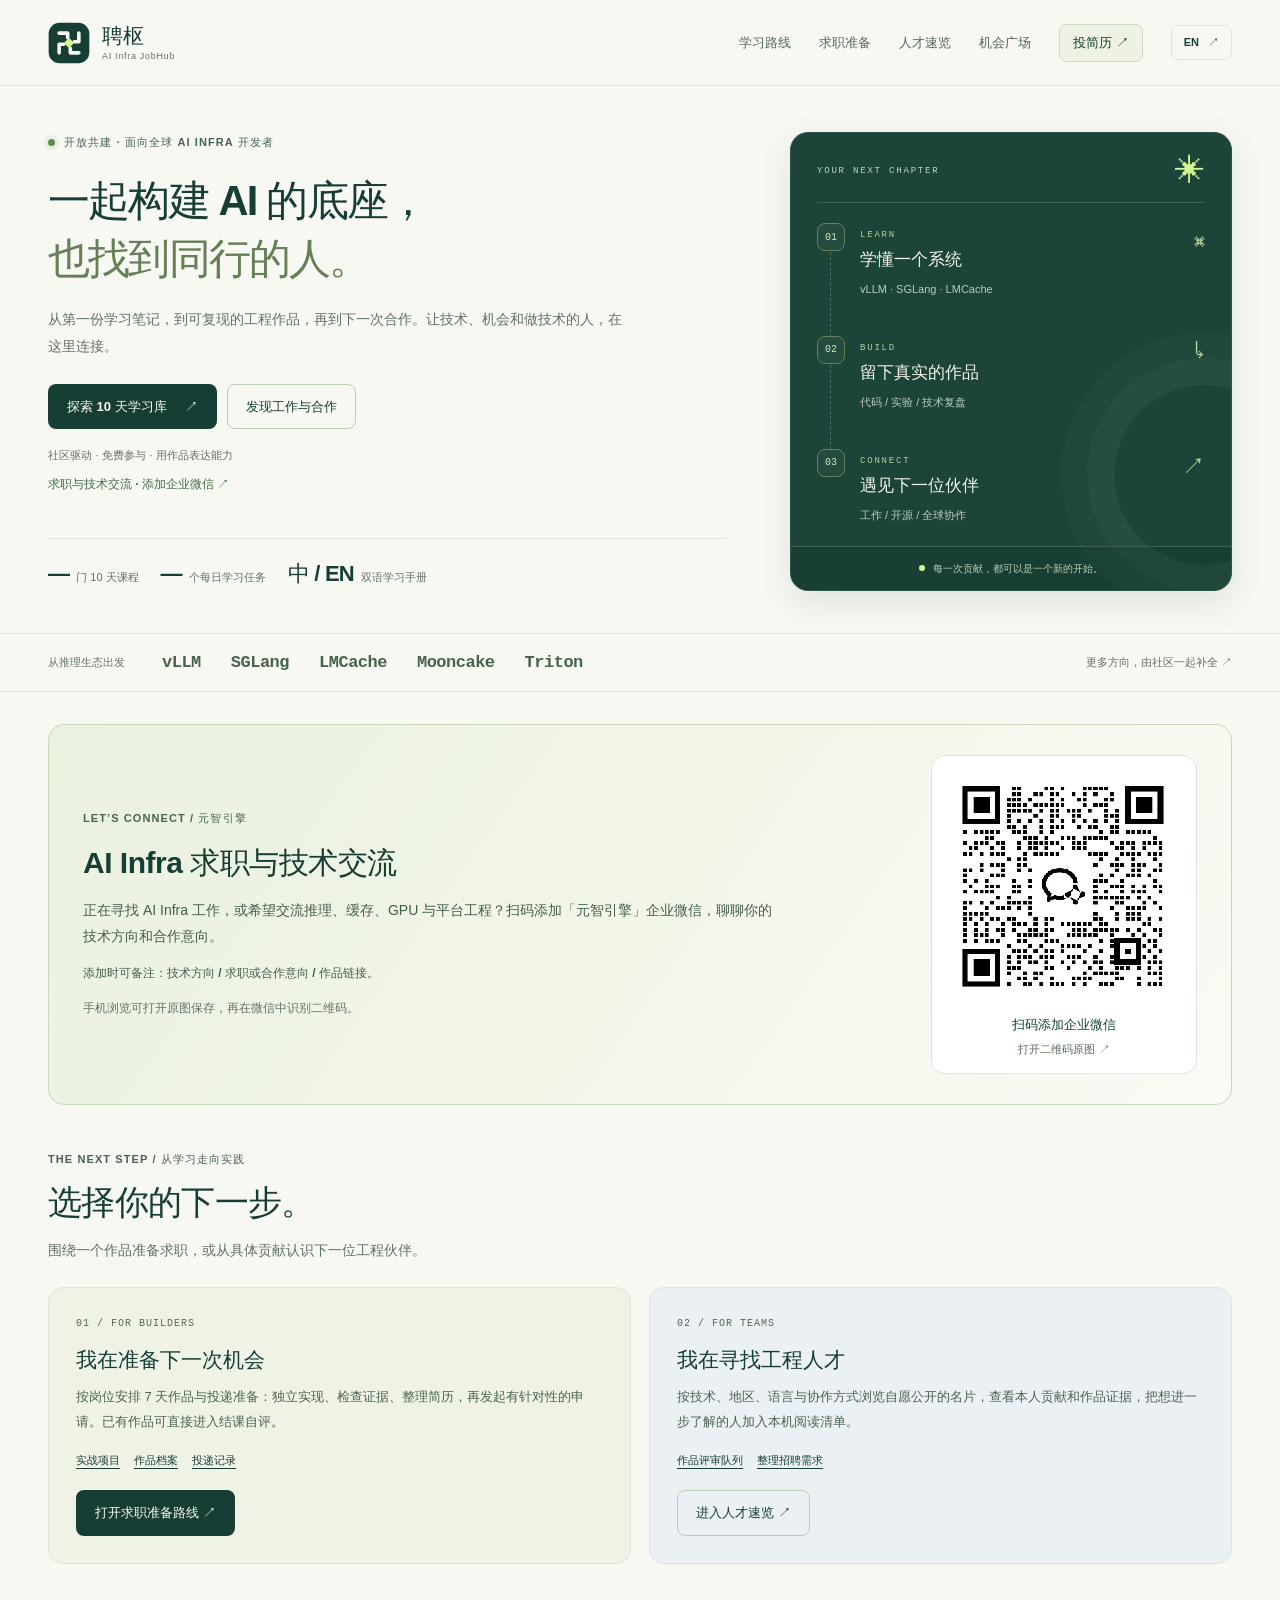
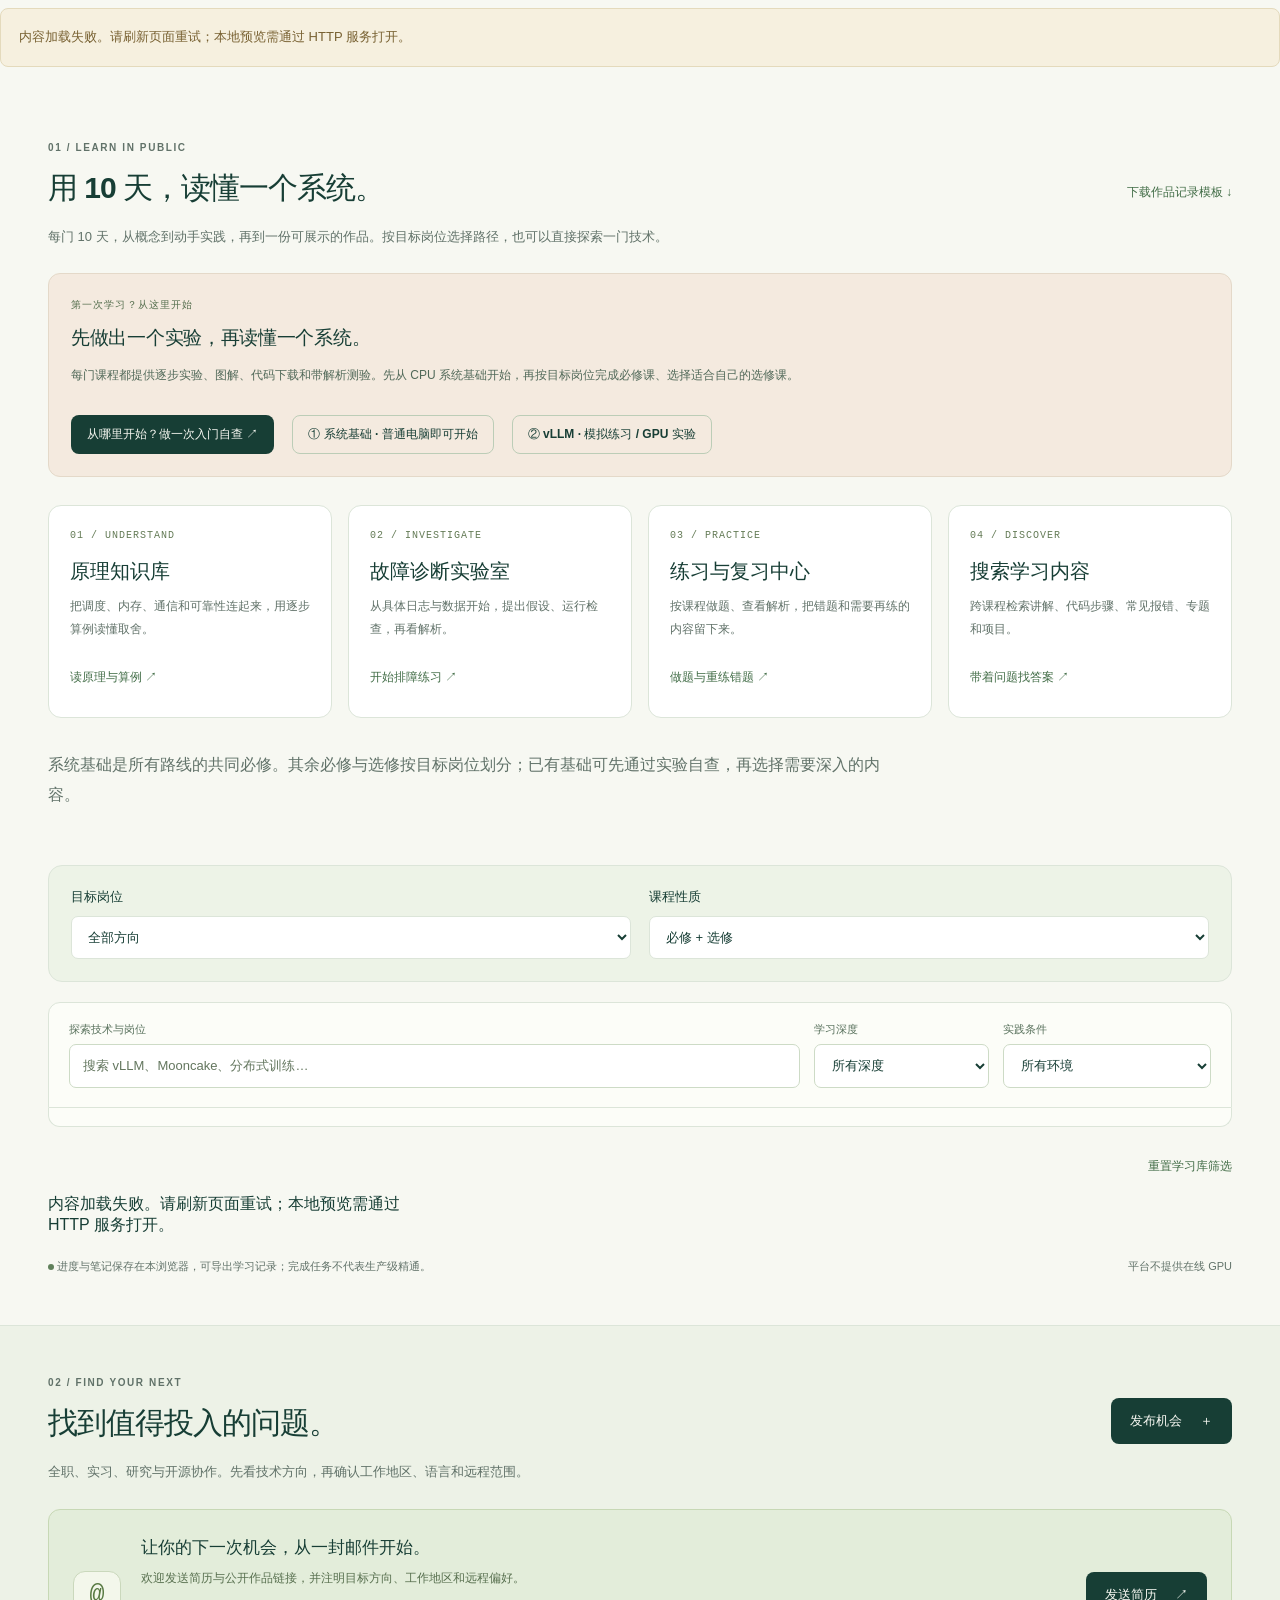
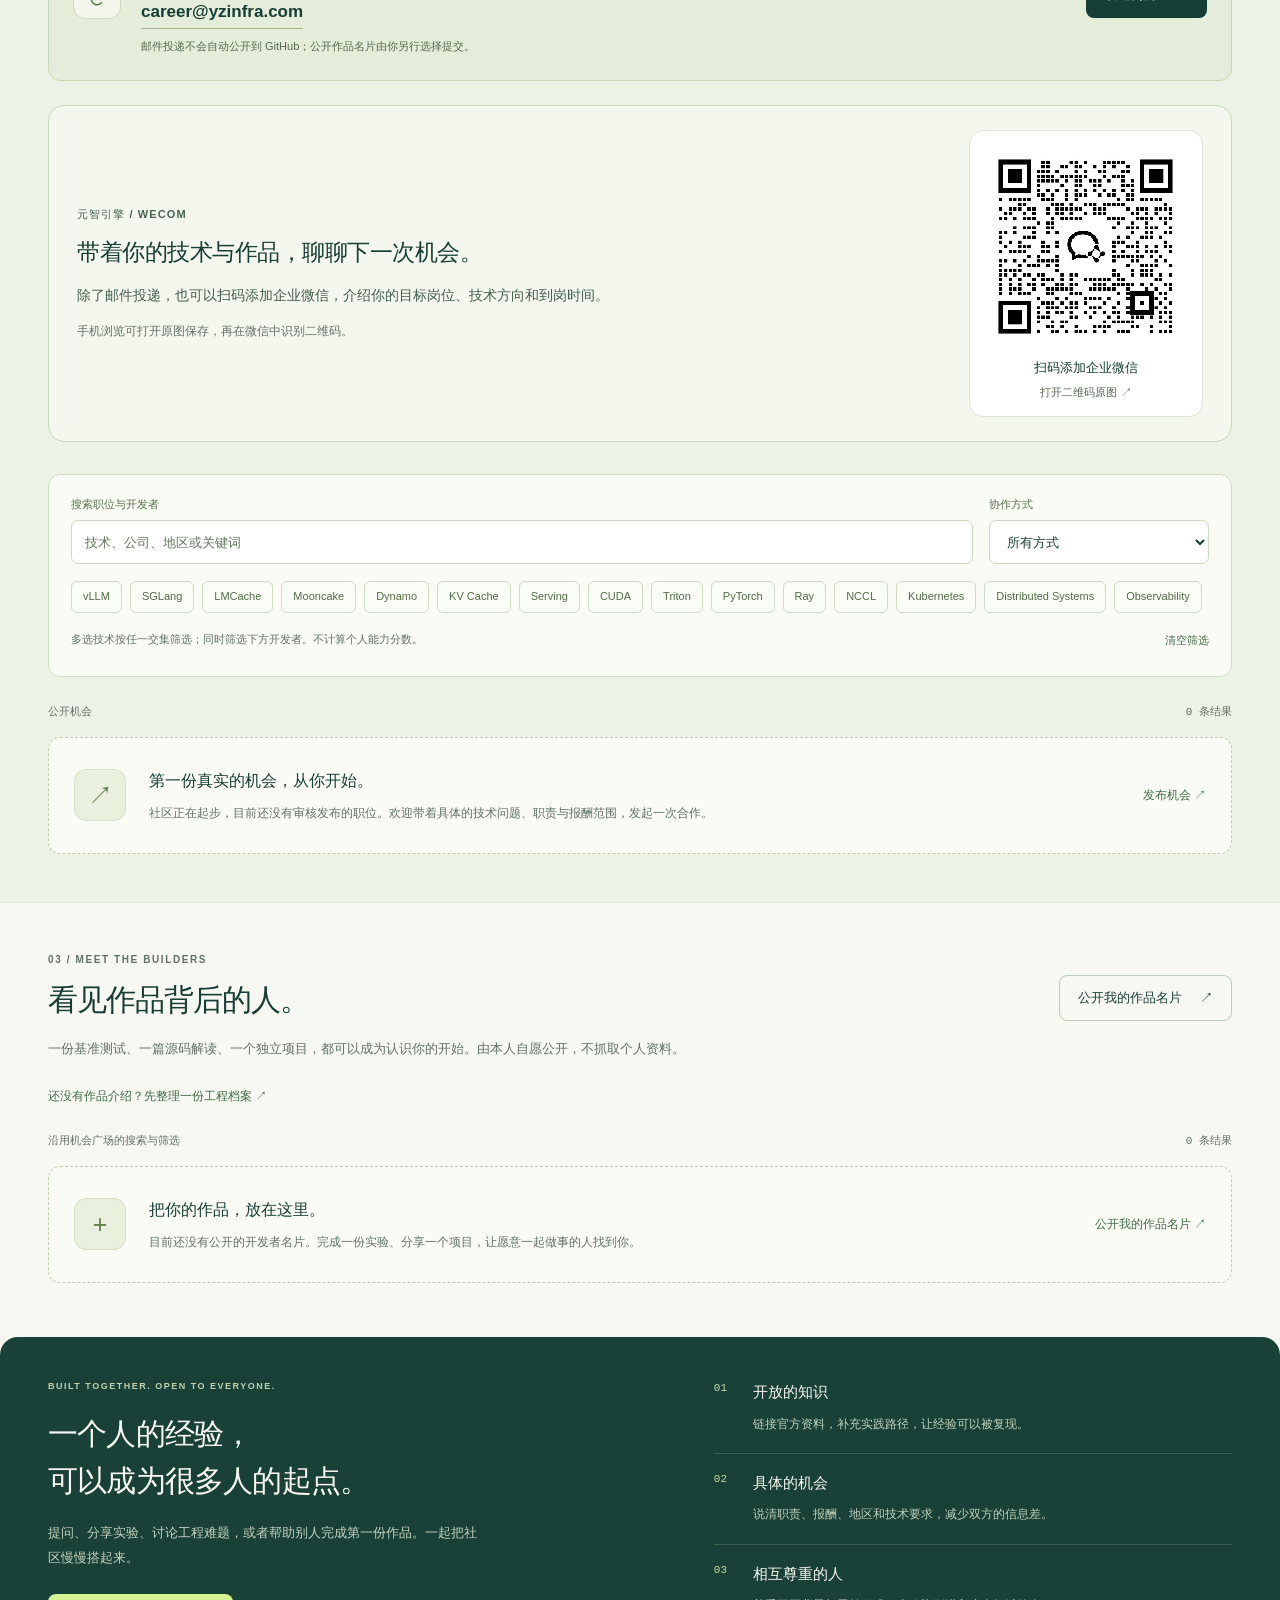
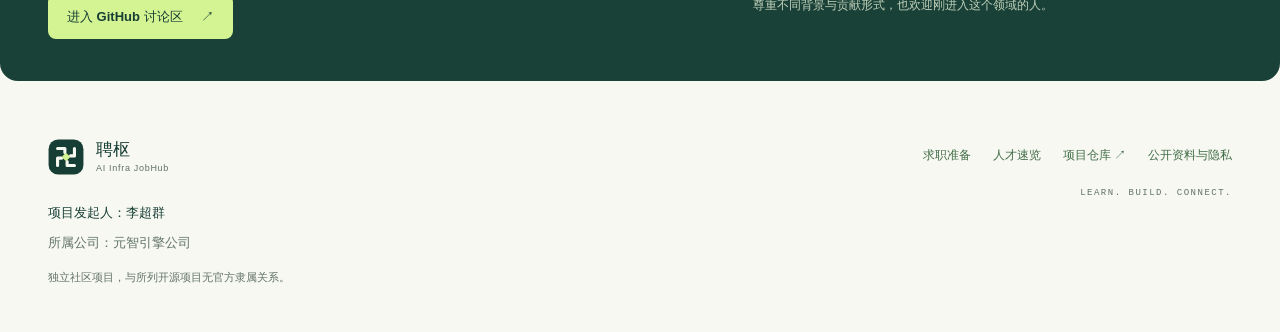
==== commit 67518126: "Deepen learning with concepts, diagnosis labs, practice and search" ====
--- a/web/index.html
+++ b/web/index.html
@@ -9,7 +9,8 @@
   <link rel="icon" href="./assets/logo-mark.svg" type="image/svg+xml">
   <link rel="stylesheet" href="./styles.css?v=20261113-growth">
   <script src="./curriculum.js" defer></script>
-  <script src="./app.js?v=20261114-tools" defer></script>
+  <link rel="stylesheet" href="./learning-tools.css">
+  <script src="./app.js?v=20261114-study" defer></script>
 </head>
 <body>
   <a class="skip-link" href="#main" data-i18n="skip">跳到内容</a>
@@ -63,6 +64,12 @@
       <div class="section-top"><div><div class="eyebrow muted">01 / LEARN IN PUBLIC</div><h2 id="learn-title" data-i18n="learnTitle">用 10 天，读懂一个系统。</h2></div><a class="text-link" href="./resources/portfolio-template.md" download data-i18n="downloadTemplate">下载作品记录模板 ↓</a></div>
       <p class="section-description" data-i18n="learnDescription">每门 10 天，从概念到动手实践，再到一份可展示的作品。按目标岗位选择路径，也可以直接探索一门技术。</p>
       <div class="path-card guided-start"><div class="eyebrow" data-i18n="guidedEyebrow">第一次学习？从这里开始</div><h3 data-i18n="guidedTitle">先做出一个实验，再读懂一个系统。</h3><p data-i18n="guidedDescription">每门课程都提供逐步实验、图解、代码下载和带解析测验。先从 CPU 系统基础开始，再按目标岗位完成必修课、选择适合自己的选修课。</p><div class="course-actions"><a class="button primary" href="./start/" data-language-link="./start/" data-i18n="findStart">从哪里开始？做一次入门自查 ↗</a><a class="button outline" href="./learn/foundations/#day-1" data-i18n="guidedFoundations">① 系统基础 · 普通电脑即可开始</a><a class="button outline" href="./learn/vllm/#day-1" data-i18n="guidedVllm">② vLLM · 模拟练习 / GPU 实验</a></div></div>
+      <div class="learning-tool-grid" aria-label="Learning tools">
+        <a class="learning-tool" href="./knowledge/" data-language-link="./knowledge/"><span class="mono">01 / UNDERSTAND</span><h3 data-i18n="knowledgeTitle">原理知识库</h3><p data-i18n="knowledgeBody">把调度、内存、通信和可靠性连起来，用逐步算例读懂取舍。</p><span class="text-link" data-i18n="knowledgeAction">读原理与算例 ↗</span></a>
+        <a class="learning-tool" href="./cases/" data-language-link="./cases/"><span class="mono">02 / INVESTIGATE</span><h3 data-i18n="casesTitle">故障诊断实验室</h3><p data-i18n="casesBody">从具体日志与数据开始，提出假设、运行检查，再看解析。</p><span class="text-link" data-i18n="casesAction">开始排障练习 ↗</span></a>
+        <a class="learning-tool" href="./practice/" data-language-link="./practice/"><span class="mono">03 / PRACTICE</span><h3 data-i18n="practiceTitle">练习与复习中心</h3><p data-i18n="practiceBody">按课程做题、查看解析，把错题和需要再练的内容留下来。</p><span class="text-link" data-i18n="practiceAction">做题与重练错题 ↗</span></a>
+        <a class="learning-tool" href="./search/" data-language-link="./search/"><span class="mono">04 / DISCOVER</span><h3 data-i18n="searchTitle">搜索学习内容</h3><p data-i18n="searchBody">跨课程检索讲解、代码步骤、常见报错、专题和项目。</p><span class="text-link" data-i18n="searchAction">带着问题找答案 ↗</span></a>
+      </div>
       <p class="curriculum-note" data-i18n="curriculumNote">系统基础是所有路线的共同必修。其余必修与选修按目标岗位划分；已有基础可先通过实验自查，再选择需要深入的内容。</p>
       <div id="career-paths" class="path-grid"></div>
       <div class="curriculum-controls"><div><label for="course-role" data-i18n="roleLabel">目标岗位</label><select id="course-role"><option value="" data-i18n="allRoles">全部方向</option></select></div><div><label for="course-requirement" data-i18n="selectedRequirement">课程性质</label><select id="course-requirement"><option value="" data-i18n="allRequirements">必修 + 选修</option><option value="required" data-i18n="roleRequired">岗位必修</option><option value="elective" data-i18n="elective">方向选修</option></select></div></div>
--- a/web/learning-tools.css
+++ b/web/learning-tools.css
@@ -0,0 +1 @@
+.learning-tool-grid{display:grid;grid-template-columns:repeat(4,minmax(0,1fr));gap:16px;margin:28px 0 32px}.learning-tool{display:flex;flex-direction:column;min-width:0;padding:24px 21px;border:1px solid var(--line);border-radius:13px;background:#fff;transition:border-color .15s,background-color .15s;overflow-wrap:anywhere}.learning-tool:hover{border-color:#a5bc94;background:#f7faf2}.learning-tool:focus-visible{outline:3px solid #547b5b;outline-offset:4px}.learning-tool>.mono{font-size:10px;color:#647b56;letter-spacing:1px}.learning-tool h3{font-size:20px;line-height:1.4;font-weight:600;margin:16px 0 10px}.learning-tool p{font-size:12px;line-height:1.9;color:var(--muted);margin:0 0 20px}.learning-tool .text-link{margin-top:auto;font-size:12px}.course-study-tools{margin:0 auto 28px;padding-top:6px}.course-study-tools .course-actions{flex-wrap:wrap;gap:12px}.course-study-tools .text-link{font-size:12px;white-space:normal}.course-study-tools p{font-size:12px;color:var(--muted);line-height:1.8;margin-bottom:15px}@media(max-width:1050px){.learning-tool-grid{grid-template-columns:repeat(2,minmax(0,1fr))}}@media(max-width:520px){.learning-tool-grid{grid-template-columns:1fr;gap:12px}.learning-tool{padding:21px}.learning-tool h3{margin-top:12px}.learning-tool p{margin-bottom:12px}.course-study-tools .course-actions{align-items:flex-start;flex-direction:column}}
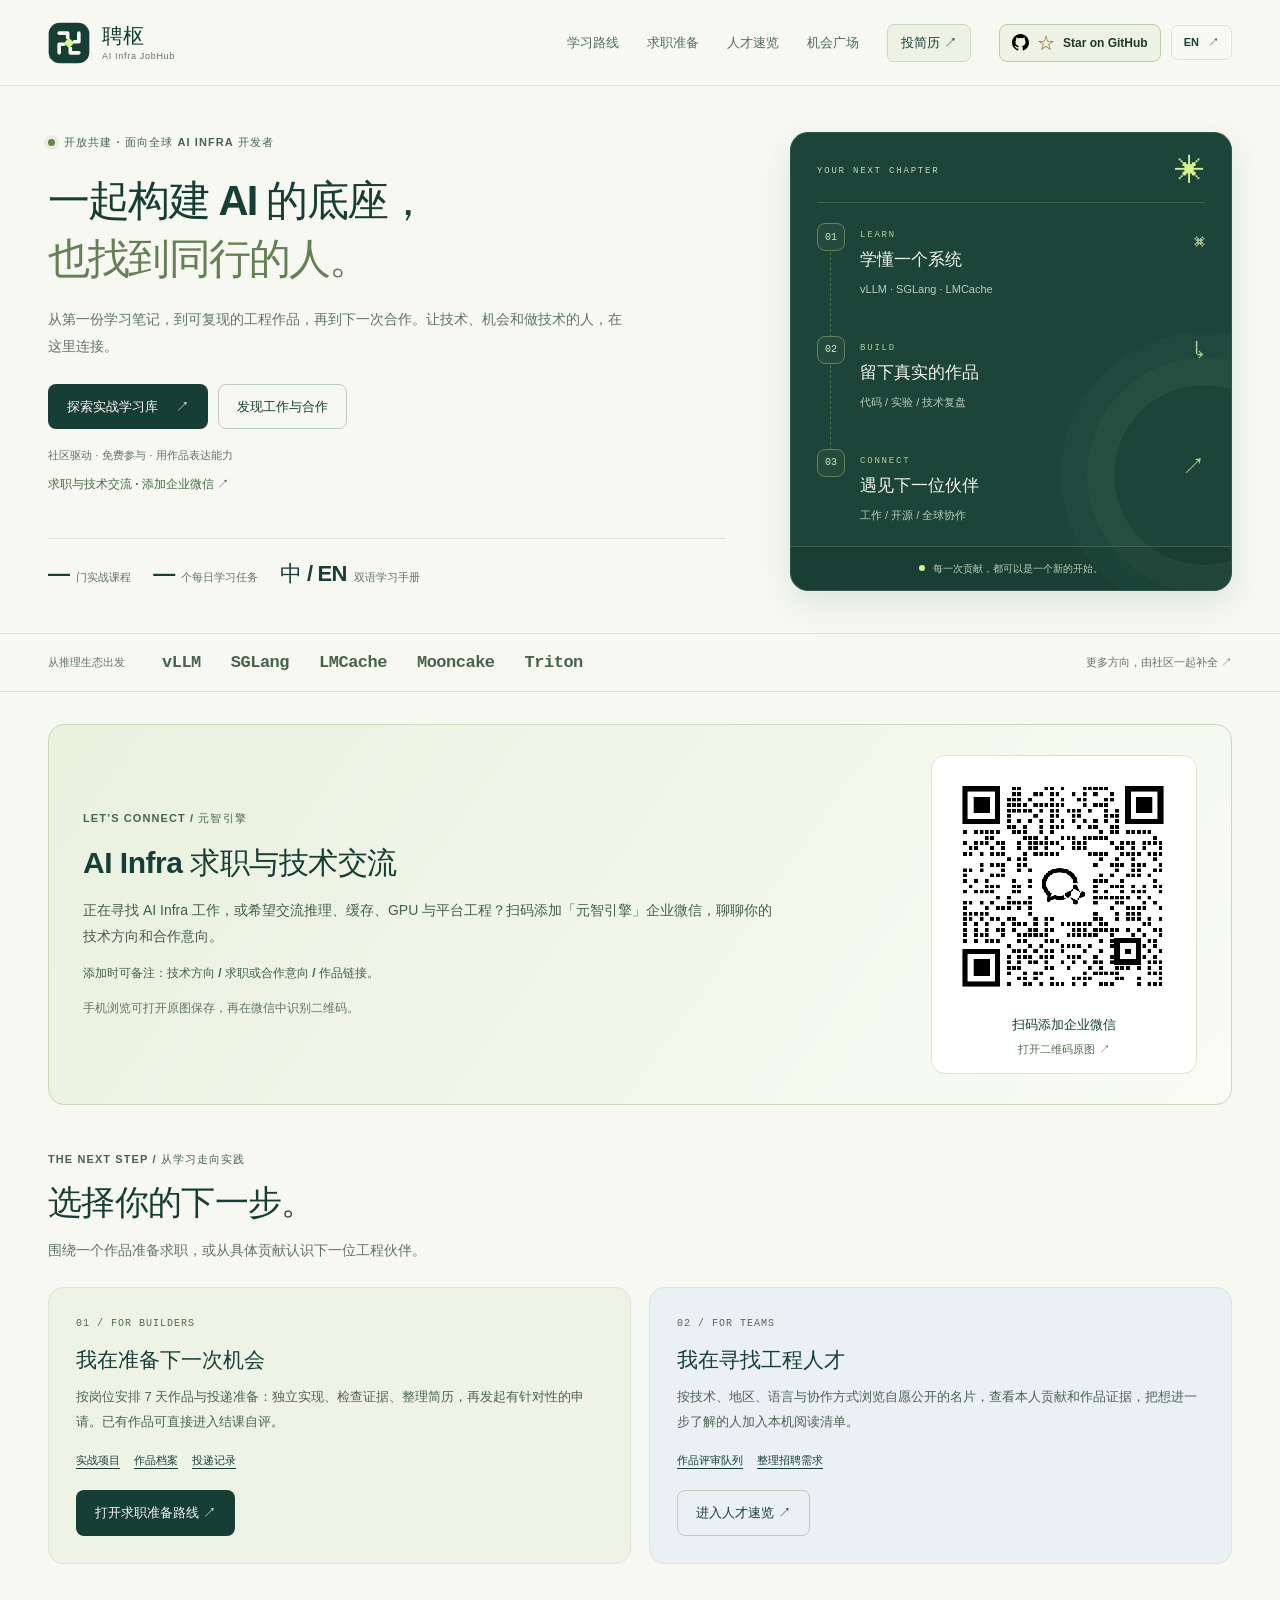
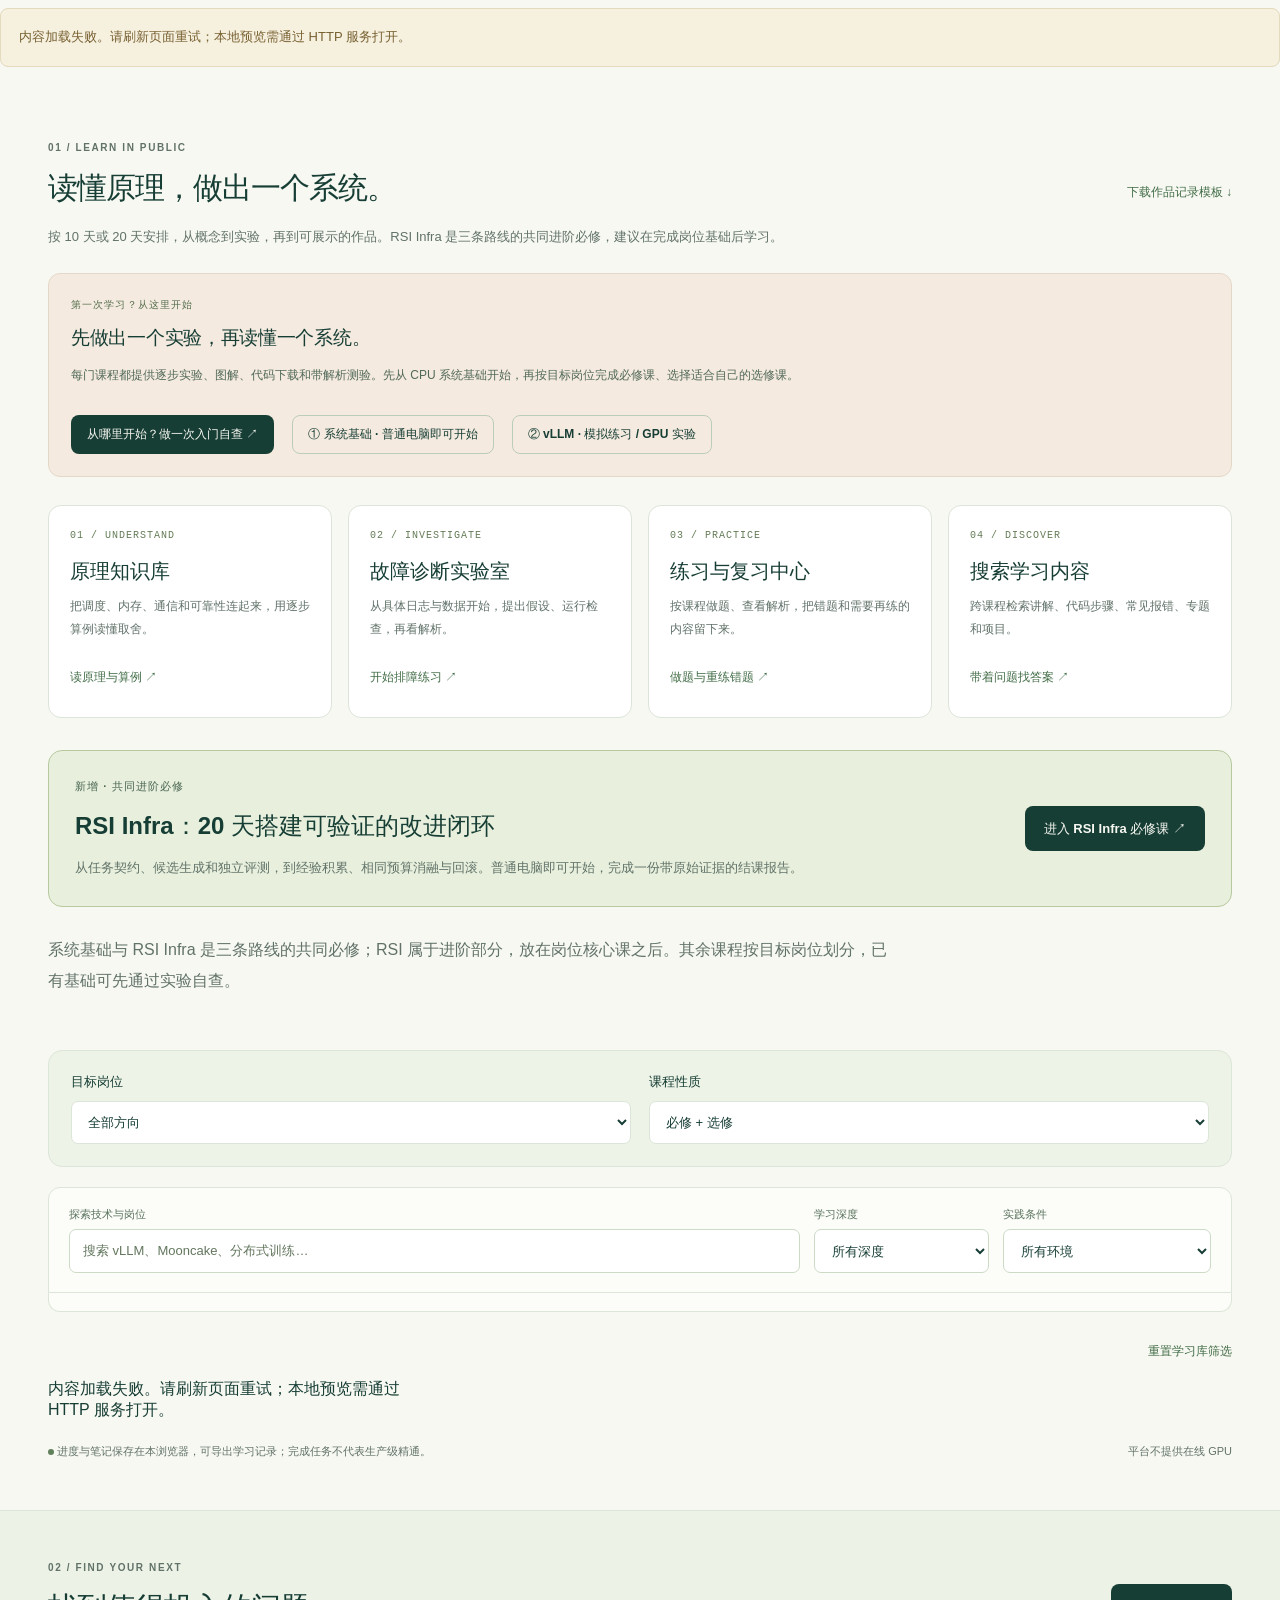
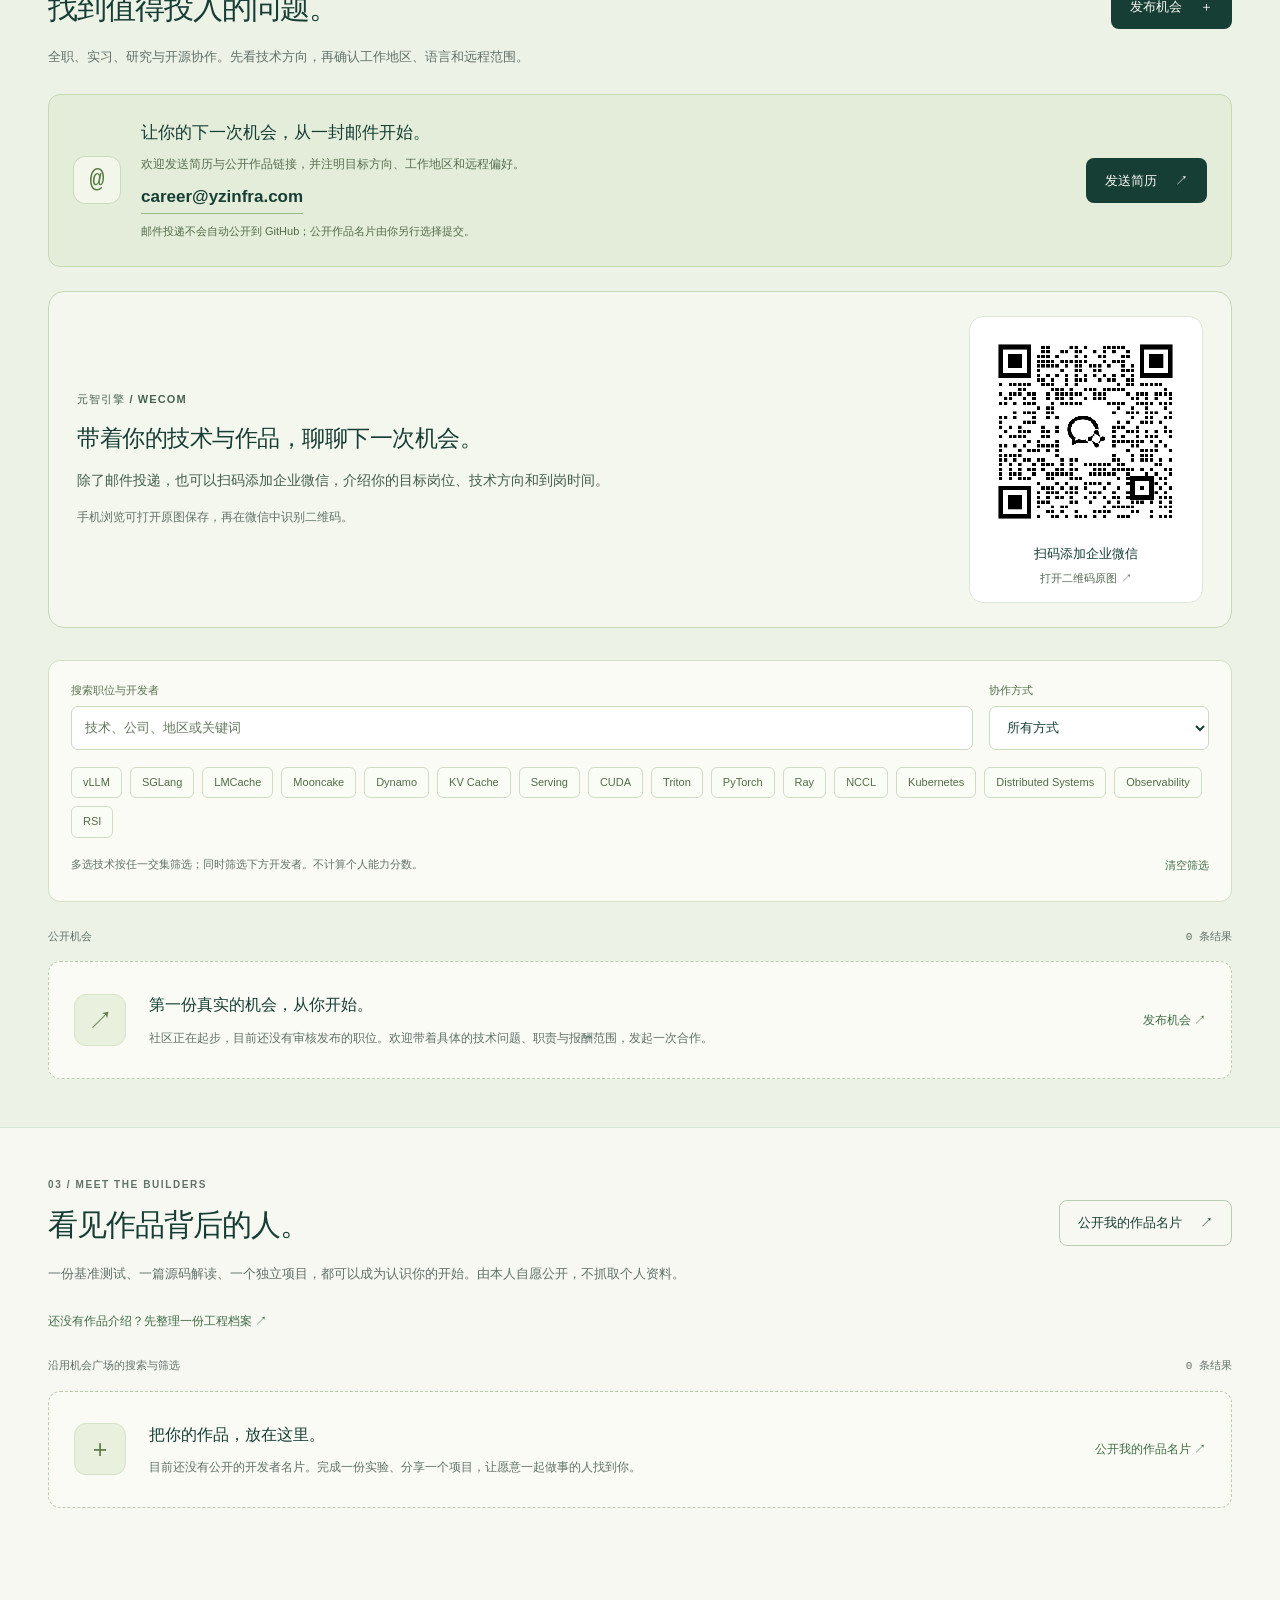
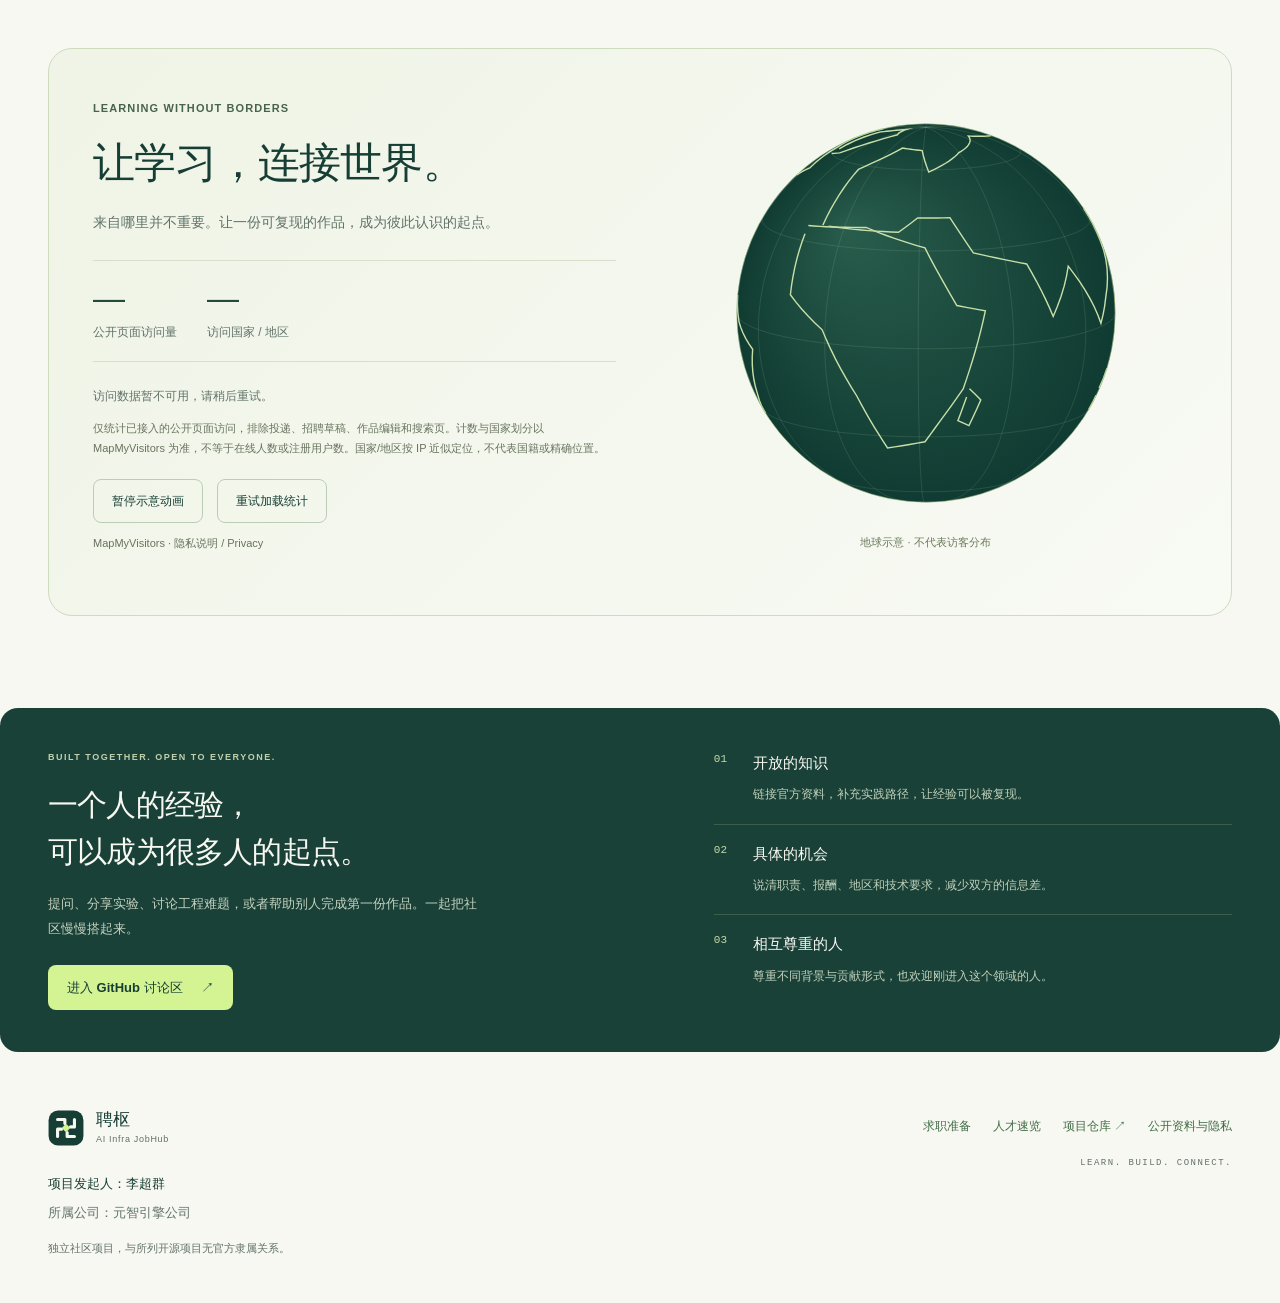
==== commit 7883c9be: "Add twenty-day RSI course, GitHub star links and visitor globe" ====
--- a/web/index.html
+++ b/web/index.html
@@ -8,9 +8,12 @@
   <title>聘枢 · AI Infra JobHub</title>
   <link rel="icon" href="./assets/logo-mark.svg" type="image/svg+xml">
   <link rel="stylesheet" href="./styles.css?v=20261113-growth">
-  <script src="./curriculum.js" defer></script>
-  <link rel="stylesheet" href="./learning-tools.css">
-  <script src="./app.js?v=20261114-study" defer></script>
+  <script src="./curriculum.js?v=20261114-rsi" defer></script>
+  <link rel="stylesheet" href="./learning-tools.css?v=20261114-rsi">
+  <script src="./app.js?v=20261114-rsi" defer></script>
+<link rel="stylesheet" href="./github-star.css">
+  <link rel="stylesheet" href="./visitor-globe.css">
+  <script src="./visitor-globe.js" defer></script>
 </head>
 <body>
   <a class="skip-link" href="#main" data-i18n="skip">跳到内容</a>
@@ -23,7 +26,7 @@
       <a href="#opportunities" data-i18n="navJobs">机会广场</a>
       <a href="mailto:career@yzinfra.com?subject=AI%20Infra%20JobHub%20-%20Resume" data-i18n="navResume">投简历 ↗</a>
     </nav>
-    <button id="language-toggle" class="language-button" type="button" aria-label="Switch to English">EN <span aria-hidden="true">↗</span></button>
+    <div class="header-actions"><a class="github-star-link" href="https://github.com/supergroupli/AIinfra-JobHub" target="_blank" rel="noopener noreferrer" aria-label="到 GitHub 为聘枢点 Star / Star AI Infra JobHub on GitHub" title="在 GitHub 打开仓库并点 Star / Open the repository to star it"><img src="./assets/github-mark.svg" width="17" height="17" alt=""><span class="github-star-symbol" aria-hidden="true">☆</span><span class="github-star-wide">Star on GitHub</span><span class="github-star-short">Star</span></a><button id="language-toggle" class="language-button" type="button" aria-label="Switch to English">EN <span aria-hidden="true">↗</span></button></div>
   </header>
   <main id="main">
     <section class="hero section-shell" aria-labelledby="hero-title">
@@ -31,10 +34,10 @@
         <div class="eyebrow"><span class="live-dot" aria-hidden="true"></span><span data-i18n="eyebrow">开放共建 · 面向全球 AI INFRA 开发者</span></div>
         <h1 id="hero-title"><span data-i18n="heroLine1">一起构建 AI 的底座，</span><br><em data-i18n="heroLine2">也找到同行的人。</em></h1>
         <p class="hero-description" data-i18n="heroDescription">从第一份学习笔记，到可复现的工程作品，再到下一次合作。让技术、机会和做技术的人，在这里连接。</p>
-        <div class="hero-actions"><a class="button primary" href="#learn"><span data-i18n="startLearning">探索 10 天学习库</span> <span aria-hidden="true">↗</span></a><a class="button outline" href="#opportunities" data-i18n="exploreJobs">发现工作与合作</a></div>
+        <div class="hero-actions"><a class="button primary" href="#learn"><span data-i18n="startLearning">探索实战学习库</span> <span aria-hidden="true">↗</span></a><a class="button outline" href="#opportunities" data-i18n="exploreJobs">发现工作与合作</a></div>
         <p class="hero-note" data-i18n="heroNote">社区驱动 · 免费参与 · 用作品表达能力</p>
         <a class="text-link hero-contact-link" href="#wechat-contact" data-i18n="wechatEntry">求职与技术交流 · 添加企业微信 ↗</a>
-        <div class="hero-metrics"><div><strong id="metric-courses">—</strong><span data-i18n="metricCourses">门 10 天课程</span></div><div><strong id="metric-days">—</strong><span data-i18n="metricDays">个每日学习任务</span></div><div><strong>中 / EN</strong><span data-i18n="metricLanguages">双语学习手册</span></div></div>
+        <div class="hero-metrics"><div><strong id="metric-courses">—</strong><span data-i18n="metricCourses">门实战课程</span></div><div><strong id="metric-days">—</strong><span data-i18n="metricDays">个每日学习任务</span></div><div><strong>中 / EN</strong><span data-i18n="metricLanguages">双语学习手册</span></div></div>
       </div>
       <div class="journey" aria-label="Learn, build, connect">
         <div class="journey-top"><span class="mono">YOUR NEXT CHAPTER</span><span class="orbit" aria-hidden="true">✳</span></div>
@@ -61,8 +64,8 @@
     <div id="load-error" class="notice section-shell" role="alert" hidden></div>
     <noscript><p class="notice section-shell">此网站需要 JavaScript 展示学习路线和筛选功能。This site needs JavaScript for learning paths and filters.</p></noscript>
     <section id="learn" class="section-shell content-section" aria-labelledby="learn-title">
-      <div class="section-top"><div><div class="eyebrow muted">01 / LEARN IN PUBLIC</div><h2 id="learn-title" data-i18n="learnTitle">用 10 天，读懂一个系统。</h2></div><a class="text-link" href="./resources/portfolio-template.md" download data-i18n="downloadTemplate">下载作品记录模板 ↓</a></div>
-      <p class="section-description" data-i18n="learnDescription">每门 10 天，从概念到动手实践，再到一份可展示的作品。按目标岗位选择路径，也可以直接探索一门技术。</p>
+      <div class="section-top"><div><div class="eyebrow muted">01 / LEARN IN PUBLIC</div><h2 id="learn-title" data-i18n="learnTitle">读懂原理，做出一个系统。</h2></div><a class="text-link" href="./resources/portfolio-template.md" download data-i18n="downloadTemplate">下载作品记录模板 ↓</a></div>
+      <p class="section-description" data-i18n="learnDescription">按 10 天或 20 天安排，从概念到实验，再到可展示的作品。RSI Infra 是三条路线的共同进阶必修，建议在完成岗位基础后学习。</p>
       <div class="path-card guided-start"><div class="eyebrow" data-i18n="guidedEyebrow">第一次学习？从这里开始</div><h3 data-i18n="guidedTitle">先做出一个实验，再读懂一个系统。</h3><p data-i18n="guidedDescription">每门课程都提供逐步实验、图解、代码下载和带解析测验。先从 CPU 系统基础开始，再按目标岗位完成必修课、选择适合自己的选修课。</p><div class="course-actions"><a class="button primary" href="./start/" data-language-link="./start/" data-i18n="findStart">从哪里开始？做一次入门自查 ↗</a><a class="button outline" href="./learn/foundations/#day-1" data-i18n="guidedFoundations">① 系统基础 · 普通电脑即可开始</a><a class="button outline" href="./learn/vllm/#day-1" data-i18n="guidedVllm">② vLLM · 模拟练习 / GPU 实验</a></div></div>
       <div class="learning-tool-grid" aria-label="Learning tools">
         <a class="learning-tool" href="./knowledge/" data-language-link="./knowledge/"><span class="mono">01 / UNDERSTAND</span><h3 data-i18n="knowledgeTitle">原理知识库</h3><p data-i18n="knowledgeBody">把调度、内存、通信和可靠性连起来，用逐步算例读懂取舍。</p><span class="text-link" data-i18n="knowledgeAction">读原理与算例 ↗</span></a>
@@ -70,7 +73,8 @@
         <a class="learning-tool" href="./practice/" data-language-link="./practice/"><span class="mono">03 / PRACTICE</span><h3 data-i18n="practiceTitle">练习与复习中心</h3><p data-i18n="practiceBody">按课程做题、查看解析，把错题和需要再练的内容留下来。</p><span class="text-link" data-i18n="practiceAction">做题与重练错题 ↗</span></a>
         <a class="learning-tool" href="./search/" data-language-link="./search/"><span class="mono">04 / DISCOVER</span><h3 data-i18n="searchTitle">搜索学习内容</h3><p data-i18n="searchBody">跨课程检索讲解、代码步骤、常见报错、专题和项目。</p><span class="text-link" data-i18n="searchAction">带着问题找答案 ↗</span></a>
       </div>
-      <p class="curriculum-note" data-i18n="curriculumNote">系统基础是所有路线的共同必修。其余必修与选修按目标岗位划分；已有基础可先通过实验自查，再选择需要深入的内容。</p>
+      <aside class="rsi-course-feature"><div><span class="eyebrow" data-i18n="rsiBadge">新增 · 共同进阶必修</span><h3 data-i18n="rsiTitle">RSI Infra：20 天搭建可验证的改进闭环</h3><p data-i18n="rsiBody">从任务契约、候选生成和独立评测，到经验积累、相同预算消融与回滚。普通电脑即可开始，完成一份带原始证据的结课报告。</p></div><a class="button primary" href="./learn/rsi-infra/" data-language-link="./learn/rsi-infra/" data-i18n="rsiAction">进入 RSI Infra 必修课 ↗</a></aside>
+      <p class="curriculum-note" data-i18n="curriculumNote">系统基础与 RSI Infra 是三条路线的共同必修；RSI 属于进阶部分，放在岗位核心课之后。其余课程按目标岗位划分，已有基础可先通过实验自查。</p>
       <div id="career-paths" class="path-grid"></div>
       <div class="curriculum-controls"><div><label for="course-role" data-i18n="roleLabel">目标岗位</label><select id="course-role"><option value="" data-i18n="allRoles">全部方向</option></select></div><div><label for="course-requirement" data-i18n="selectedRequirement">课程性质</label><select id="course-requirement"><option value="" data-i18n="allRequirements">必修 + 选修</option><option value="required" data-i18n="roleRequired">岗位必修</option><option value="elective" data-i18n="elective">方向选修</option></select></div></div>
       <div id="course-catalog" class="catalog-toolbar">
@@ -107,6 +111,30 @@
       <div class="list-heading"><span data-i18n="peopleFilterNote">沿用机会广场的搜索与筛选</span><span id="people-count" class="mono" role="status"></span></div>
       <div id="people-list" class="listing-grid" aria-live="polite"></div>
     </section>
+    <section id="visitor-globe" class="visitor-globe-section section-shell" aria-labelledby="visitor-globe-title">
+      <div class="visitor-globe-card">
+        <div class="visitor-globe-copy">
+          <div class="eyebrow" data-globe-key="eyebrow">LEARNING WITHOUT BORDERS</div>
+          <h2 id="visitor-globe-title" data-globe-key="title">让学习，连接世界。</h2>
+          <p data-globe-key="intro">来自哪里并不重要。让一份可复现的作品，成为彼此认识的起点。</p>
+          <div id="visitor-globe-metrics" class="visitor-globe-metrics"><div><strong id="visitor-globe-total">—</strong><span data-globe-key="total">公开页面访问量</span></div><div><strong id="visitor-globe-countries">—</strong><span data-globe-key="countries">访问国家 / 地区</span></div></div>
+          <p id="visitor-globe-status" class="visitor-globe-status" role="status" aria-live="polite">访问数据将在统计组件加载后显示。地球示意不代表实际访客分布。</p>
+          <p id="visitor-globe-note" class="visitor-globe-note">“—”表示数据尚不可用，并非零访问。访问来源以统计服务的近似定位为准。</p>
+          <div class="visitor-globe-actions">
+            <button id="visitor-globe-pause" type="button" class="button outline">暂停示意动画</button>
+            <button id="visitor-globe-retry" type="button" class="button outline" data-globe-key="retry" hidden>重试加载统计</button>
+            <button id="visitor-globe-load" type="button" class="button outline" data-globe-key="load" hidden>载入访问统计组件</button>
+            <a id="visitor-globe-stats" class="text-link" target="_blank" rel="noopener noreferrer" referrerpolicy="no-referrer" data-globe-key="stats" hidden>查看访问量与国家统计 ↗</a>
+          </div>
+          <p class="visitor-globe-note"><a href="https://mapmyvisitors.com/b/policy" target="_blank" rel="noopener noreferrer" referrerpolicy="no-referrer">MapMyVisitors · 隐私说明 / Privacy</a></p>
+        </div>
+        <div class="visitor-globe-stage">
+          <div id="visitor-globe-placeholder" class="visitor-globe-placeholder"><canvas id="visitor-globe-canvas" width="360" height="360" aria-hidden="true"></canvas><p class="visitor-globe-caption" data-globe-key="illustration">地球示意 · 不代表访客分布</p></div>
+          <div id="visitor-globe-provider" class="visitor-globe-provider"></div>
+        </div>
+      </div>
+      <noscript>地球动画需要 JavaScript；访问统计状态请以启用 JavaScript 后的提示为准。Enable JavaScript to view the globe and statistics connection status.</noscript>
+    </section>
     <section id="community" class="section-shell community-section" aria-labelledby="community-title">
       <div class="community-heading"><div class="eyebrow">BUILT TOGETHER. OPEN TO EVERYONE.</div><h2 id="community-title" data-i18n="communityTitle">一个人的经验，<br>可以成为很多人的起点。</h2><p data-i18n="communityDescription">提问、分享实验、讨论工程难题，或者帮助别人完成第一份作品。一起把社区慢慢搭起来。</p><button class="button cream" type="button" data-submit="discussion"><span data-i18n="joinDiscussion">进入 GitHub 讨论区</span> <span aria-hidden="true">↗</span></button></div>
       <div class="community-principles"><div><span>01</span><h3 data-i18n="principle1">开放的知识</h3><p data-i18n="principle1Note">链接官方资料，补充实践路径，让经验可以被复现。</p></div><div><span>02</span><h3 data-i18n="principle2">具体的机会</h3><p data-i18n="principle2Note">说清职责、报酬、地区和技术要求，减少双方的信息差。</p></div><div><span>03</span><h3 data-i18n="principle3">相互尊重的人</h3><p data-i18n="principle3Note">尊重不同背景与贡献形式，也欢迎刚进入这个领域的人。</p></div></div>
--- a/web/learning-tools.css
+++ b/web/learning-tools.css
@@ -1 +1,2 @@
 .learning-tool-grid{display:grid;grid-template-columns:repeat(4,minmax(0,1fr));gap:16px;margin:28px 0 32px}.learning-tool{display:flex;flex-direction:column;min-width:0;padding:24px 21px;border:1px solid var(--line);border-radius:13px;background:#fff;transition:border-color .15s,background-color .15s;overflow-wrap:anywhere}.learning-tool:hover{border-color:#a5bc94;background:#f7faf2}.learning-tool:focus-visible{outline:3px solid #547b5b;outline-offset:4px}.learning-tool>.mono{font-size:10px;color:#647b56;letter-spacing:1px}.learning-tool h3{font-size:20px;line-height:1.4;font-weight:600;margin:16px 0 10px}.learning-tool p{font-size:12px;line-height:1.9;color:var(--muted);margin:0 0 20px}.learning-tool .text-link{margin-top:auto;font-size:12px}.course-study-tools{margin:0 auto 28px;padding-top:6px}.course-study-tools .course-actions{flex-wrap:wrap;gap:12px}.course-study-tools .text-link{font-size:12px;white-space:normal}.course-study-tools p{font-size:12px;color:var(--muted);line-height:1.8;margin-bottom:15px}@media(max-width:1050px){.learning-tool-grid{grid-template-columns:repeat(2,minmax(0,1fr))}}@media(max-width:520px){.learning-tool-grid{grid-template-columns:1fr;gap:12px}.learning-tool{padding:21px}.learning-tool h3{margin-top:12px}.learning-tool p{margin-bottom:12px}.course-study-tools .course-actions{align-items:flex-start;flex-direction:column}}
+.rsi-course-feature{display:flex;align-items:center;justify-content:space-between;gap:28px;border:1px solid #b7c99f;border-radius:14px;background:#e8f0dd;padding:26px;margin:28px 0}.rsi-course-feature>div{max-width:750px}.rsi-course-feature h3{font-size:24px;line-height:1.5;font-weight:600;margin:12px 0}.rsi-course-feature p{font-size:13px;line-height:1.9;color:var(--muted);margin:0}.rsi-course-feature .button{flex-shrink:0;white-space:normal;text-align:center}@media(max-width:850px){.rsi-course-feature{align-items:flex-start;flex-direction:column;padding:22px}.rsi-course-feature h3{font-size:21px}}
--- a/web/github-star.css
+++ b/web/github-star.css
@@ -0,0 +1,4 @@
+.header-actions{display:flex;align-items:center;gap:10px;flex-shrink:0}.github-star-link{display:inline-flex;align-items:center;justify-content:center;gap:8px;min-height:38px;padding:8px 12px;border:1px solid #bdcda4;border-radius:8px;background:#edf2e4;color:#20372a;font-size:12px;font-weight:650;line-height:1;white-space:nowrap;transition:background-color .15s,border-color .15s}.github-star-link:hover{background:#e0ebcf;border-color:#8fa573}.github-star-link:focus-visible{outline:3px solid #967139;outline-offset:4px}.github-star-link img{display:block;width:17px;height:17px;flex-shrink:0}.github-star-symbol{font-size:18px;color:#8b661e;line-height:1}.github-star-short{display:none}.header-actions .language-button{margin-left:0}
+@media(max-width:1180px){.site-header{flex-wrap:wrap;gap:14px}.site-header nav{order:3;justify-content:space-between;flex-wrap:wrap;min-width:0;width:100%;margin-left:0}.header-actions{margin-left:auto}.github-star-wide{display:none}.github-star-short{display:inline}:root{scroll-padding-top:150px}}
+@media(max-width:520px){.header-actions{gap:7px}.github-star-link{gap:5px;min-height:34px;padding:7px 9px;font-size:11px}.github-star-symbol{font-size:16px}.site-header{column-gap:10px}}
+@media(max-width:380px){.github-star-short{display:none}.github-star-link{padding-inline:7px}.header-actions{gap:6px}}
--- a/web/visitor-globe.css
+++ b/web/visitor-globe.css
@@ -0,0 +1,4 @@
+.visitor-globe-section{margin:58px auto;padding-top:34px;padding-bottom:34px}.visitor-globe-card{display:grid;grid-template-columns:minmax(0,1fr) minmax(0,1fr);gap:48px;align-items:center;padding:44px;border:1px solid #cddbbf;border-radius:24px;background:linear-gradient(135deg,#eff4e6,#f8faf4);overflow:hidden}.visitor-globe-copy h2{font-size:clamp(29px,3.3vw,43px);font-weight:600;line-height:1.3;letter-spacing:-.8px;margin:18px 0}.visitor-globe-copy>p{font-size:14px;line-height:1.9;color:var(--muted);max-width:560px}.visitor-globe-stage{position:relative;min-width:0;display:grid;place-items:center;text-align:center}.visitor-globe-placeholder{width:100%;max-width:440px;margin:auto}.visitor-globe-placeholder canvas{display:block;width:100%;height:auto;aspect-ratio:1}.visitor-globe-caption{margin:0 0 18px;font-size:11px;line-height:1.8;color:#697a5b}.visitor-globe-metrics{display:flex;flex-wrap:wrap;gap:30px;padding:20px 0;border-top:1px solid #d5dfca;border-bottom:1px solid #d5dfca;margin:24px 0}.visitor-globe-metrics div{display:flex;flex-direction:column;gap:8px}.visitor-globe-metrics strong{font-size:32px;line-height:1.1;font-weight:500;color:#214c3d}.visitor-globe-metrics span{font-size:12px;color:var(--muted)}.visitor-globe-actions{display:flex;gap:14px;align-items:center;flex-wrap:wrap;margin-top:20px}.visitor-globe-actions .button,.visitor-globe-actions .text-link{font-size:12px;white-space:normal}.visitor-globe-status{font-size:12px!important;line-height:1.8!important;max-width:600px}.visitor-globe-note{font-size:11px!important;line-height:1.8!important;color:#68745f!important}.visitor-globe-provider{width:100%;max-width:440px;overflow:hidden}.visitor-globe-provider:empty{display:none}.visitor-globe-provider canvas,.visitor-globe-provider iframe,.visitor-globe-provider img{max-width:100%}.visitor-globe-section button:focus-visible,.visitor-globe-section a:focus-visible{outline:3px solid #547b5b;outline-offset:4px}.visitor-globe-section [hidden]{display:none!important}.visitor-globe-section noscript{font-size:12px;line-height:1.8;color:var(--muted)}
+@media(max-width:800px){.visitor-globe-card{grid-template-columns:1fr;gap:16px;padding:28px}.visitor-globe-stage{order:-1}.visitor-globe-placeholder{max-width:320px}.visitor-globe-section{margin-top:28px;margin-bottom:28px}.visitor-globe-copy h2{letter-spacing:-.4px}.visitor-globe-metrics{gap:24px}.visitor-globe-provider{max-width:360px}}@media(prefers-reduced-motion:reduce){.visitor-globe-section *{animation:none!important;transition:none!important}}
+
+.visitor-globe-provider iframe{display:block;width:100%;height:420px;border:0;background:transparent}.visitor-globe-provider[data-ready="false"]{position:absolute;inset:0;opacity:0;pointer-events:none}.visitor-globe-provider[data-ready="true"]{position:relative;opacity:1}
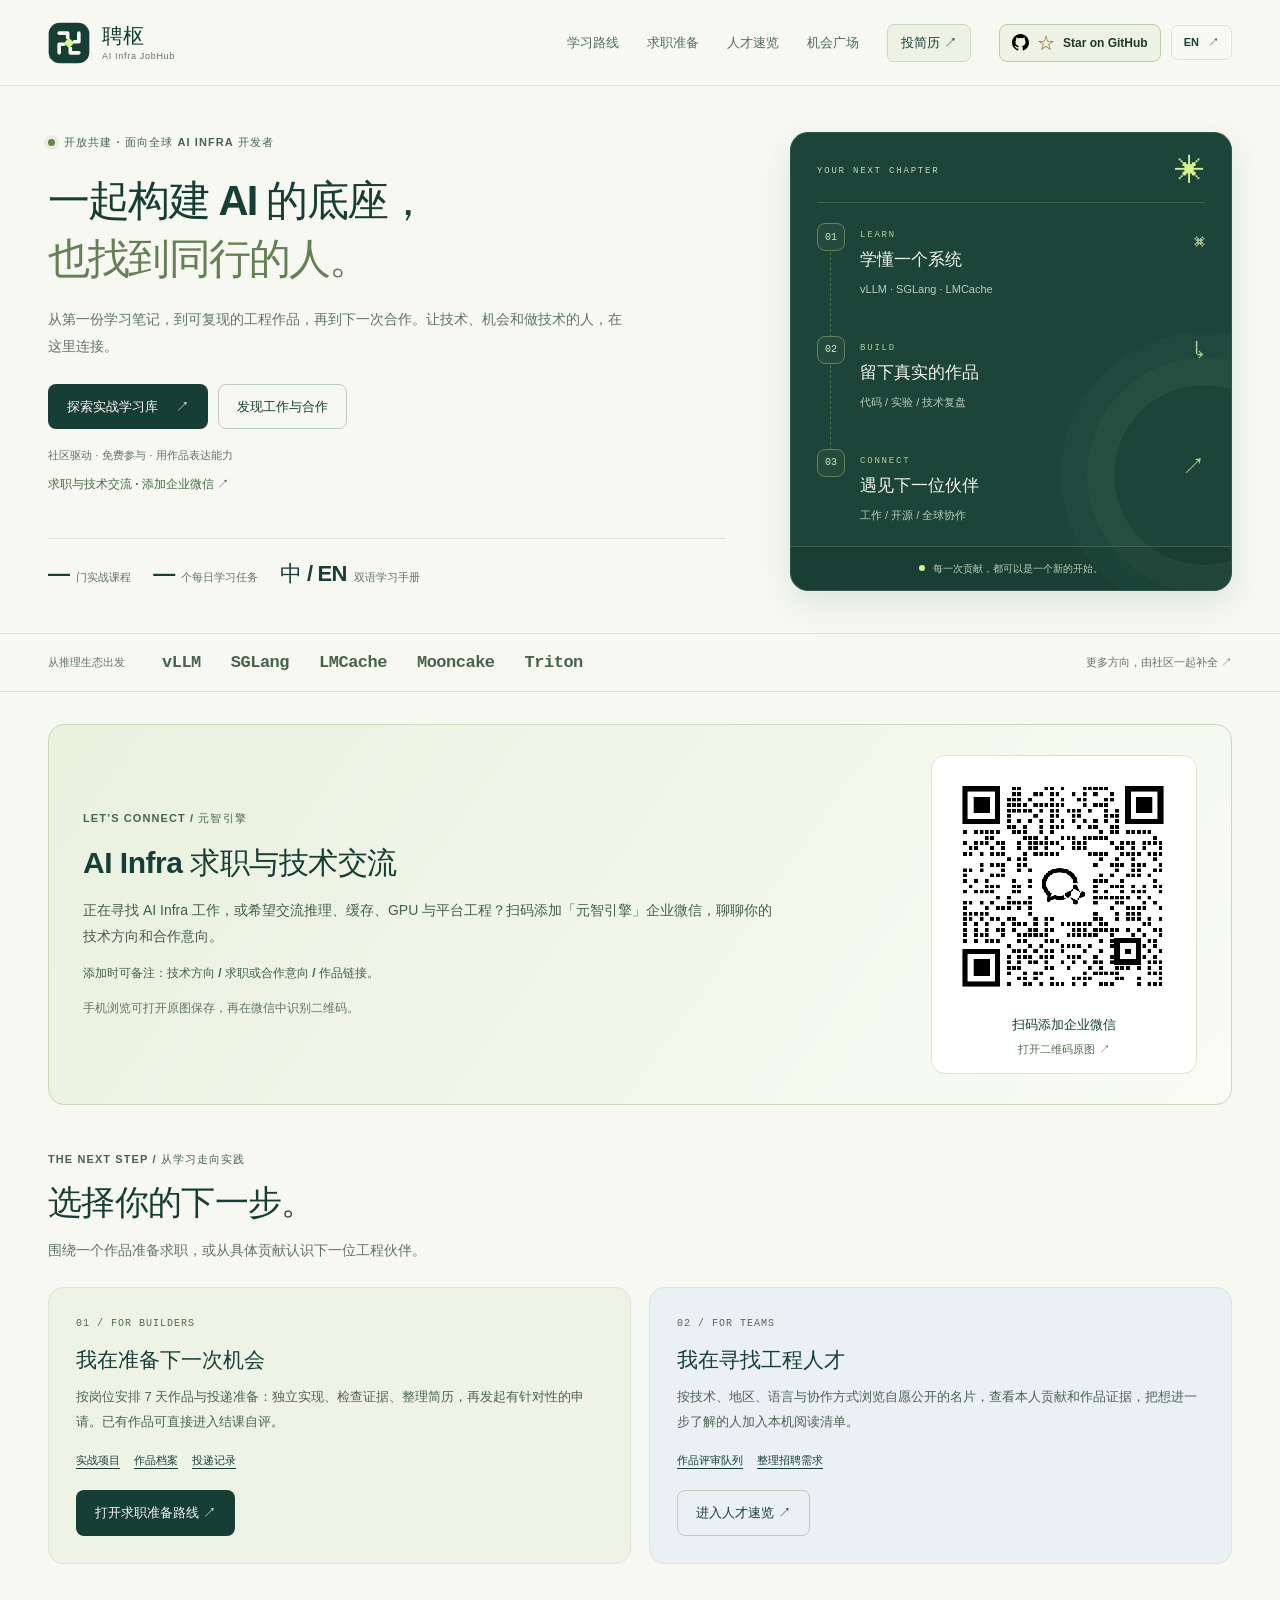
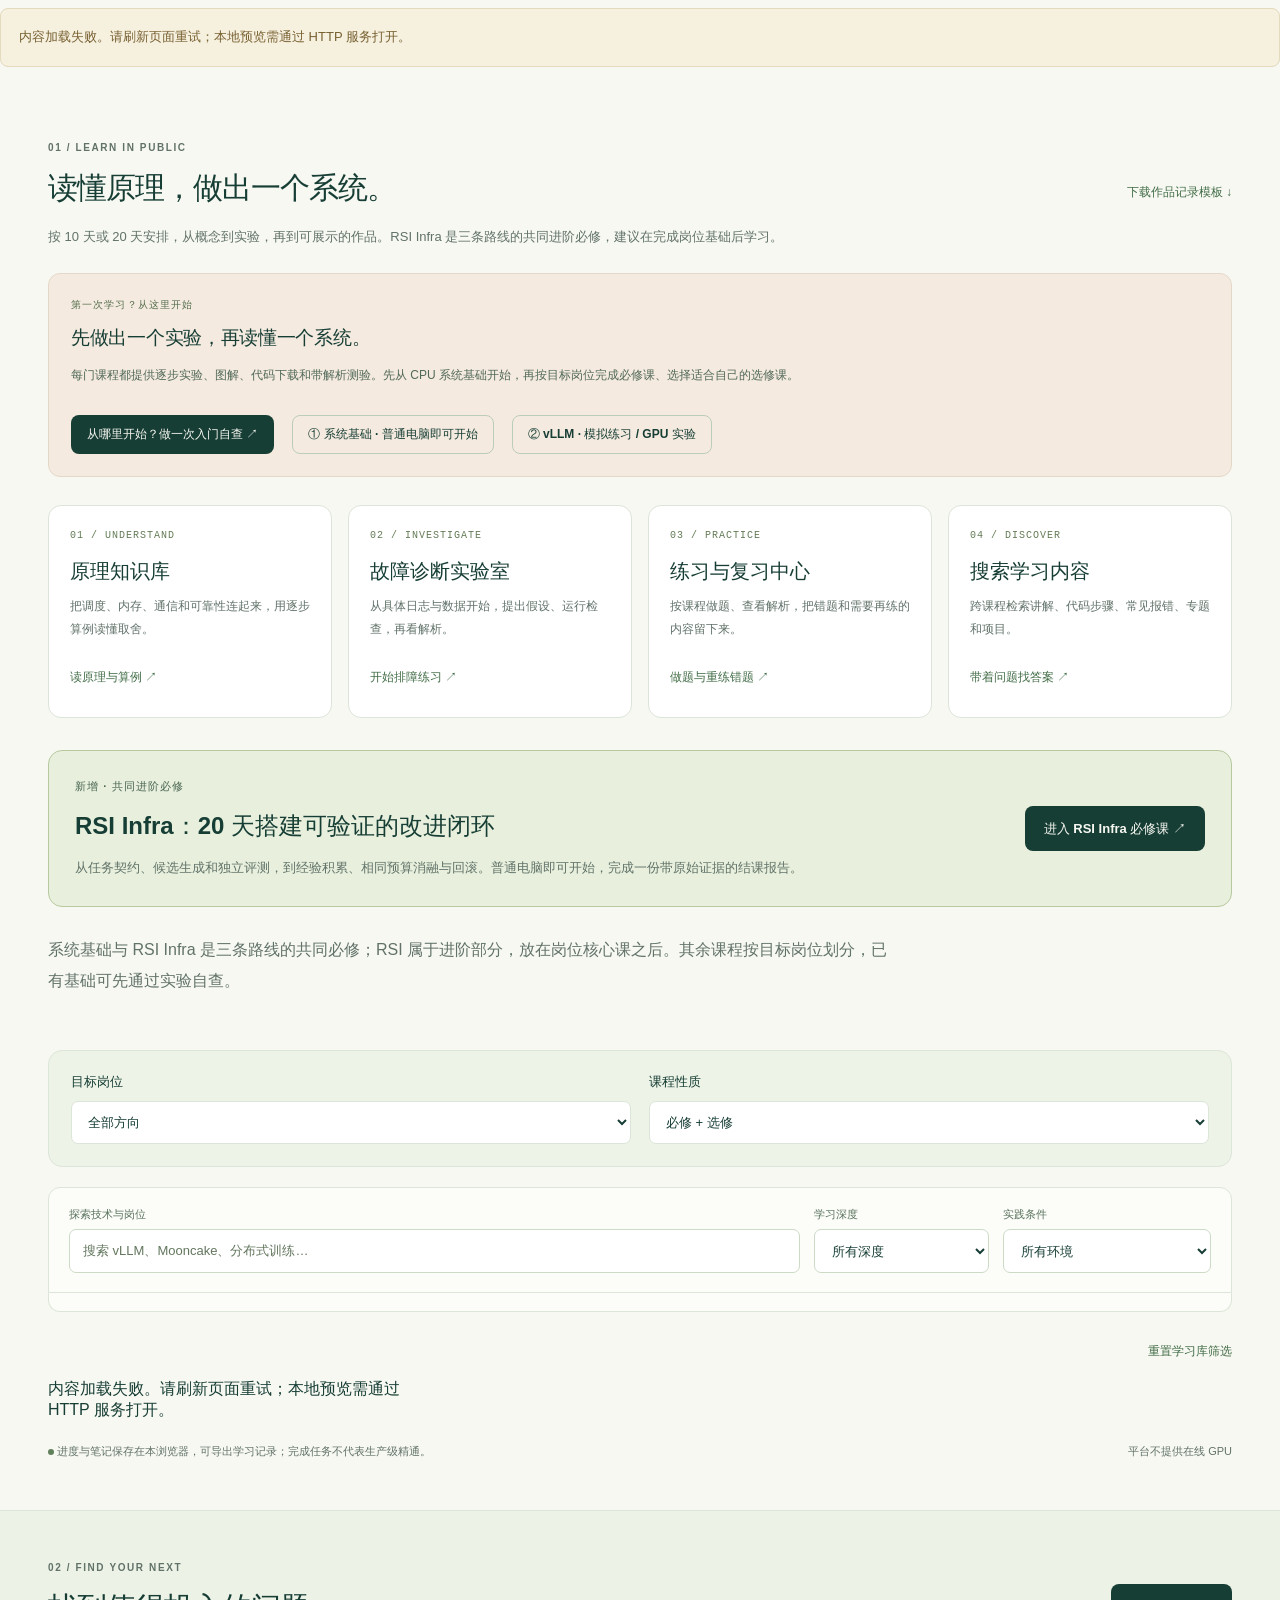
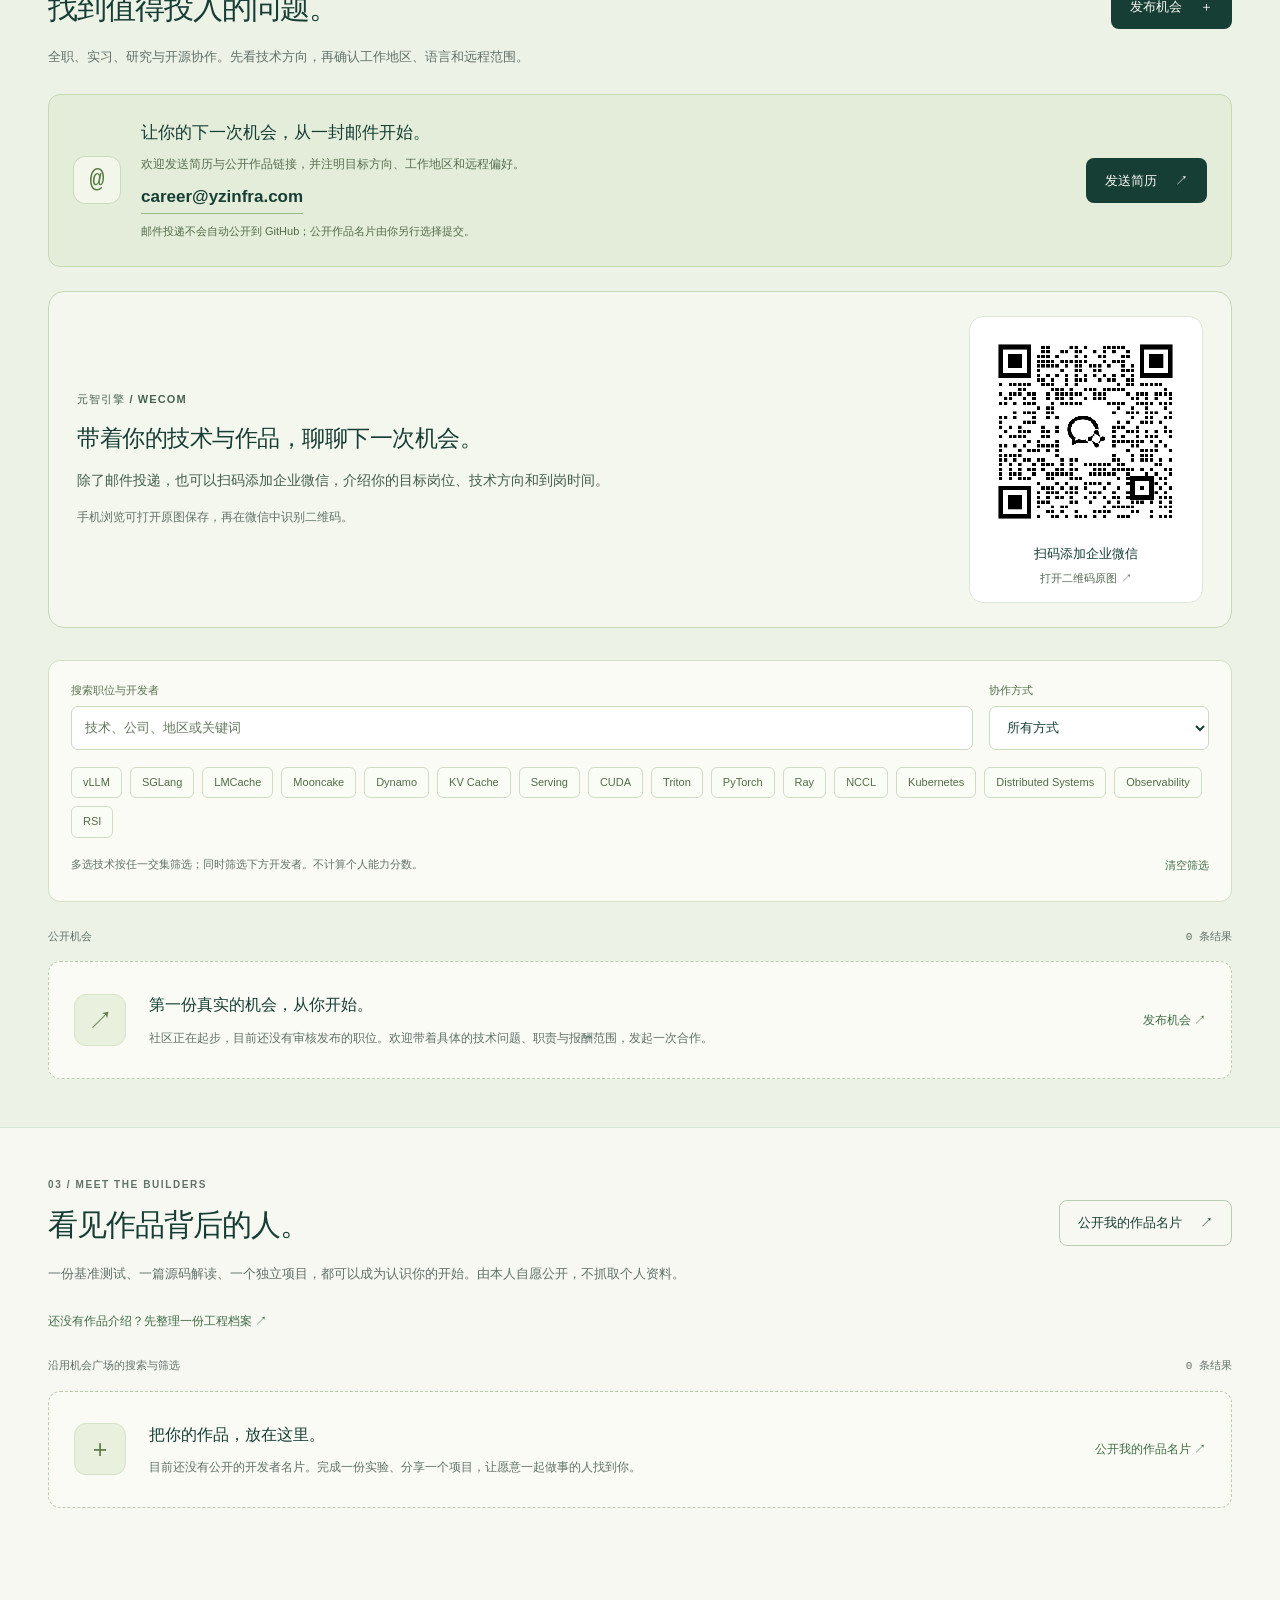
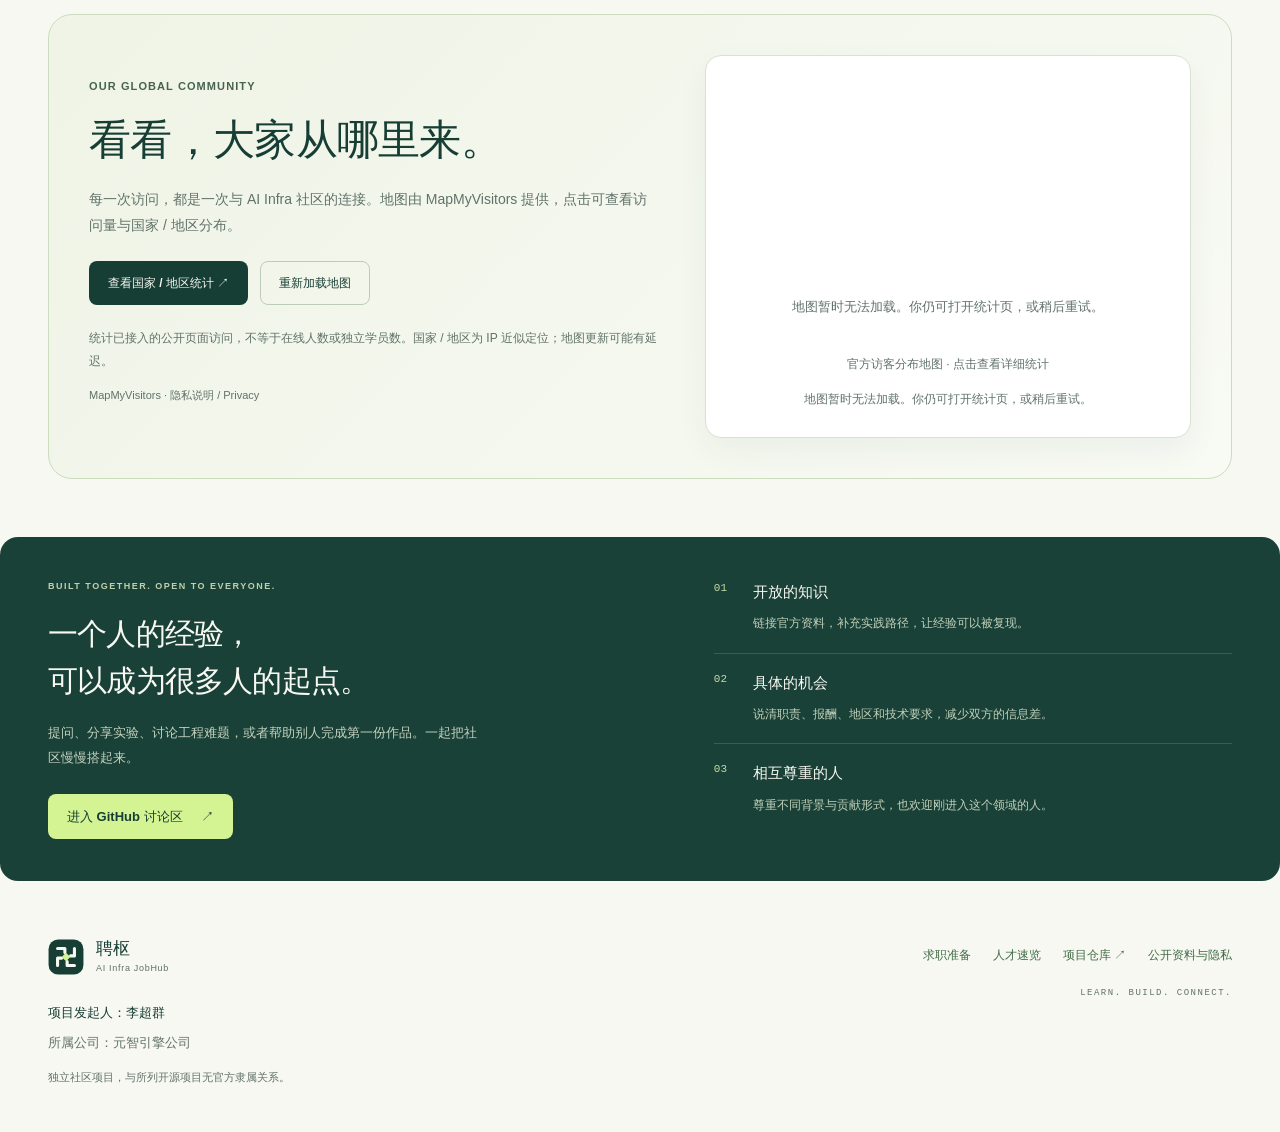
==== commit a899dfb2: "Replace visitor globe with official distribution map and stats link" ====
--- a/web/index.html
+++ b/web/index.html
@@ -10,10 +10,9 @@
   <link rel="stylesheet" href="./styles.css?v=20261113-growth">
   <script src="./curriculum.js?v=20261114-rsi" defer></script>
   <link rel="stylesheet" href="./learning-tools.css?v=20261114-rsi">
-  <script src="./app.js?v=20261114-rsi" defer></script>
+  <script src="./app.js?v=20261114-map" defer></script>
 <link rel="stylesheet" href="./github-star.css">
-  <link rel="stylesheet" href="./visitor-globe.css">
-  <script src="./visitor-globe.js" defer></script>
+  <link rel="stylesheet" href="./visitor-map.css?v=20261114-map">
 </head>
 <body>
   <a class="skip-link" href="#main" data-i18n="skip">跳到内容</a>
@@ -111,29 +110,30 @@
       <div class="list-heading"><span data-i18n="peopleFilterNote">沿用机会广场的搜索与筛选</span><span id="people-count" class="mono" role="status"></span></div>
       <div id="people-list" class="listing-grid" aria-live="polite"></div>
     </section>
-    <section id="visitor-globe" class="visitor-globe-section section-shell" aria-labelledby="visitor-globe-title">
-      <div class="visitor-globe-card">
-        <div class="visitor-globe-copy">
-          <div class="eyebrow" data-globe-key="eyebrow">LEARNING WITHOUT BORDERS</div>
-          <h2 id="visitor-globe-title" data-globe-key="title">让学习，连接世界。</h2>
-          <p data-globe-key="intro">来自哪里并不重要。让一份可复现的作品，成为彼此认识的起点。</p>
-          <div id="visitor-globe-metrics" class="visitor-globe-metrics"><div><strong id="visitor-globe-total">—</strong><span data-globe-key="total">公开页面访问量</span></div><div><strong id="visitor-globe-countries">—</strong><span data-globe-key="countries">访问国家 / 地区</span></div></div>
-          <p id="visitor-globe-status" class="visitor-globe-status" role="status" aria-live="polite">访问数据将在统计组件加载后显示。地球示意不代表实际访客分布。</p>
-          <p id="visitor-globe-note" class="visitor-globe-note">“—”表示数据尚不可用，并非零访问。访问来源以统计服务的近似定位为准。</p>
-          <div class="visitor-globe-actions">
-            <button id="visitor-globe-pause" type="button" class="button outline">暂停示意动画</button>
-            <button id="visitor-globe-retry" type="button" class="button outline" data-globe-key="retry" hidden>重试加载统计</button>
-            <button id="visitor-globe-load" type="button" class="button outline" data-globe-key="load" hidden>载入访问统计组件</button>
-            <a id="visitor-globe-stats" class="text-link" target="_blank" rel="noopener noreferrer" referrerpolicy="no-referrer" data-globe-key="stats" hidden>查看访问量与国家统计 ↗</a>
+    <span id="visitor-globe" class="visitor-map-legacy-anchor" aria-hidden="true"></span>
+    <section id="visitor-map" class="visitor-map-section section-shell" aria-labelledby="visitor-map-title">
+      <div class="visitor-map-card">
+        <div class="visitor-map-copy">
+          <div class="eyebrow" data-map-key="eyebrow">OUR GLOBAL COMMUNITY</div>
+          <h2 id="visitor-map-title" data-map-key="title">看看，大家从哪里来。</h2>
+          <p data-map-key="intro">每一次访问，都是一次与 AI Infra 社区的连接。地图由 MapMyVisitors 提供，点击可查看访问量与国家 / 地区分布。</p>
+          <div class="visitor-map-actions">
+            <a id="visitor-map-stats" class="button primary" href="https://mapmyvisitors.com/web/1c9hd" target="_blank" rel="noopener noreferrer" data-map-key="stats">查看国家 / 地区统计 ↗</a>
+            <button id="visitor-map-retry" type="button" class="button outline" data-map-key="retry" hidden>重新加载地图</button>
           </div>
-          <p class="visitor-globe-note"><a href="https://mapmyvisitors.com/b/policy" target="_blank" rel="noopener noreferrer" referrerpolicy="no-referrer">MapMyVisitors · 隐私说明 / Privacy</a></p>
+          <p class="visitor-map-scope" data-map-key="scope">统计已接入的公开页面访问，不等于在线人数或独立学员数。国家 / 地区为 IP 近似定位；地图更新可能有延迟。</p>
+          <p class="visitor-map-policy"><a href="https://mapmyvisitors.com/b/policy" target="_blank" rel="noopener noreferrer">MapMyVisitors · 隐私说明 / Privacy</a></p>
         </div>
-        <div class="visitor-globe-stage">
-          <div id="visitor-globe-placeholder" class="visitor-globe-placeholder"><canvas id="visitor-globe-canvas" width="360" height="360" aria-hidden="true"></canvas><p class="visitor-globe-caption" data-globe-key="illustration">地球示意 · 不代表访客分布</p></div>
-          <div id="visitor-globe-provider" class="visitor-globe-provider"></div>
-        </div>
+        <figure class="visitor-map-figure">
+          <a id="visitor-map-image-link" class="visitor-map-image-link" href="https://mapmyvisitors.com/web/1c9hd" target="_blank" rel="noopener noreferrer" title="Visit tracker">
+            <img id="visitor-map-image" src="https://mapmyvisitors.com/map.png?d=ntLJGOeKJKC9srHXo9NO33yzZqYIH9yzYRgX1K1u8JU&amp;cl=ffffff" width="180" height="112" decoding="async" referrerpolicy="strict-origin-when-cross-origin" alt="聘枢公开页面访客分布地图，由 MapMyVisitors 提供">
+          </a>
+          <p id="visitor-map-error" class="visitor-map-error" data-map-key="error" hidden>地图暂时无法加载。你仍可打开统计页，或稍后重试。</p>
+          <figcaption data-map-key="caption">官方访客分布地图 · 点击查看详细统计</figcaption>
+          <p id="visitor-map-status" class="visitor-map-status" role="status" aria-live="polite"></p>
+        </figure>
       </div>
-      <noscript>地球动画需要 JavaScript；访问统计状态请以启用 JavaScript 后的提示为准。Enable JavaScript to view the globe and statistics connection status.</noscript>
+      <noscript>访客地图无需 JavaScript；点击地图即可查看完整统计。This map works without JavaScript; open it for full statistics.</noscript>
     </section>
     <section id="community" class="section-shell community-section" aria-labelledby="community-title">
       <div class="community-heading"><div class="eyebrow">BUILT TOGETHER. OPEN TO EVERYONE.</div><h2 id="community-title" data-i18n="communityTitle">一个人的经验，<br>可以成为很多人的起点。</h2><p data-i18n="communityDescription">提问、分享实验、讨论工程难题，或者帮助别人完成第一份作品。一起把社区慢慢搭起来。</p><button class="button cream" type="button" data-submit="discussion"><span data-i18n="joinDiscussion">进入 GitHub 讨论区</span> <span aria-hidden="true">↗</span></button></div>
@@ -142,5 +142,6 @@
   </main>
   <footer class="site-footer section-shell" id="site-footer"><div><a class="brand" href="#"><img class="brand-mark" src="./assets/logo-mark.svg" width="40" height="40" alt=""><span class="brand-wordmark"><strong data-i18n="brandName">聘枢</strong><small data-i18n="brandTagline">AI Infra JobHub</small></span></a><p class="founder-credit"><strong data-i18n="founderName">项目发起人：李超群</strong><span data-i18n="founderCompany">所属公司：元智引擎公司</span></p><p data-i18n="footerNote">独立社区项目，与所列开源项目无官方隶属关系。</p></div><div class="footer-links"><a class="text-link" href="./career/" data-i18n="navCareer">求职准备</a><a class="text-link" href="./talent/" data-i18n="navTalent">人才速览</a><button class="text-button" type="button" data-submit="repository" data-i18n="sourceCode">项目仓库 ↗</button><button class="text-button" id="privacy-button" type="button" data-i18n="privacy">公开资料与隐私</button><span class="mono">LEARN. BUILD. CONNECT.</span></div></footer>
   <dialog id="detail-dialog" aria-labelledby="dialog-title"><div class="dialog-header"><span class="mono">AI INFRA JOBHUB</span><button class="close-button" id="close-dialog" type="button" aria-label="关闭 / Close">×</button></div><div id="dialog-content"></div></dialog>
+  <script src="./visitor-map.js?v=20261114-map" defer></script>
 </body>
 </html>
--- a/web/visitor-map.css
+++ b/web/visitor-map.css
@@ -0,0 +1,2 @@
+.visitor-map-section{margin:58px auto;scroll-margin-top:150px}.visitor-map-card{display:grid;grid-template-columns:minmax(0,1fr) minmax(240px,.85fr);gap:44px;align-items:center;padding:40px;border:1px solid #cddbbf;border-radius:24px;background:linear-gradient(135deg,#eff4e6,#f8faf4)}.visitor-map-copy h2{font-size:clamp(28px,3.3vw,42px);font-weight:600;line-height:1.3;letter-spacing:-.7px;margin:18px 0}.visitor-map-copy>p{font-size:14px;line-height:1.9;color:var(--muted)}.visitor-map-copy .visitor-map-scope{font-size:12px}.visitor-map-actions{display:flex;flex-wrap:wrap;gap:12px;align-items:center;margin:22px 0}.visitor-map-actions .button{font-size:12px;white-space:normal}.visitor-map-figure{margin:0;min-width:0;padding:26px 20px;background:#fff;border:1px solid #d9e2d1;border-radius:16px;text-align:center;box-shadow:0 12px 32px rgb(24 60 53 / 5%)}.visitor-map-image-link{display:flex;justify-content:center;align-items:center;min-height:180px;border-radius:8px}.visitor-map-image-link img{display:block;width:100%;max-width:360px;height:auto;object-fit:contain}.visitor-map-figure figcaption,.visitor-map-status{font-size:12px;line-height:1.8;color:var(--muted);margin:14px 0 0}.visitor-map-error{padding:20px;font-size:13px;line-height:1.9;color:var(--muted)}.visitor-map-section .visitor-map-policy{font-size:11px}.visitor-map-section [hidden]{display:none!important}.visitor-map-section :is(a,button):focus-visible{outline:3px solid #547b5b;outline-offset:4px}.visitor-map-section noscript{font-size:12px;line-height:1.8}.visitor-map-legacy-anchor{display:block;scroll-margin-top:150px}
+@media(max-width:800px){.visitor-map-card{grid-template-columns:1fr;gap:24px;padding:26px}.visitor-map-section{margin-block:28px}.visitor-map-figure{padding:20px 14px}.visitor-map-image-link{min-height:130px}}
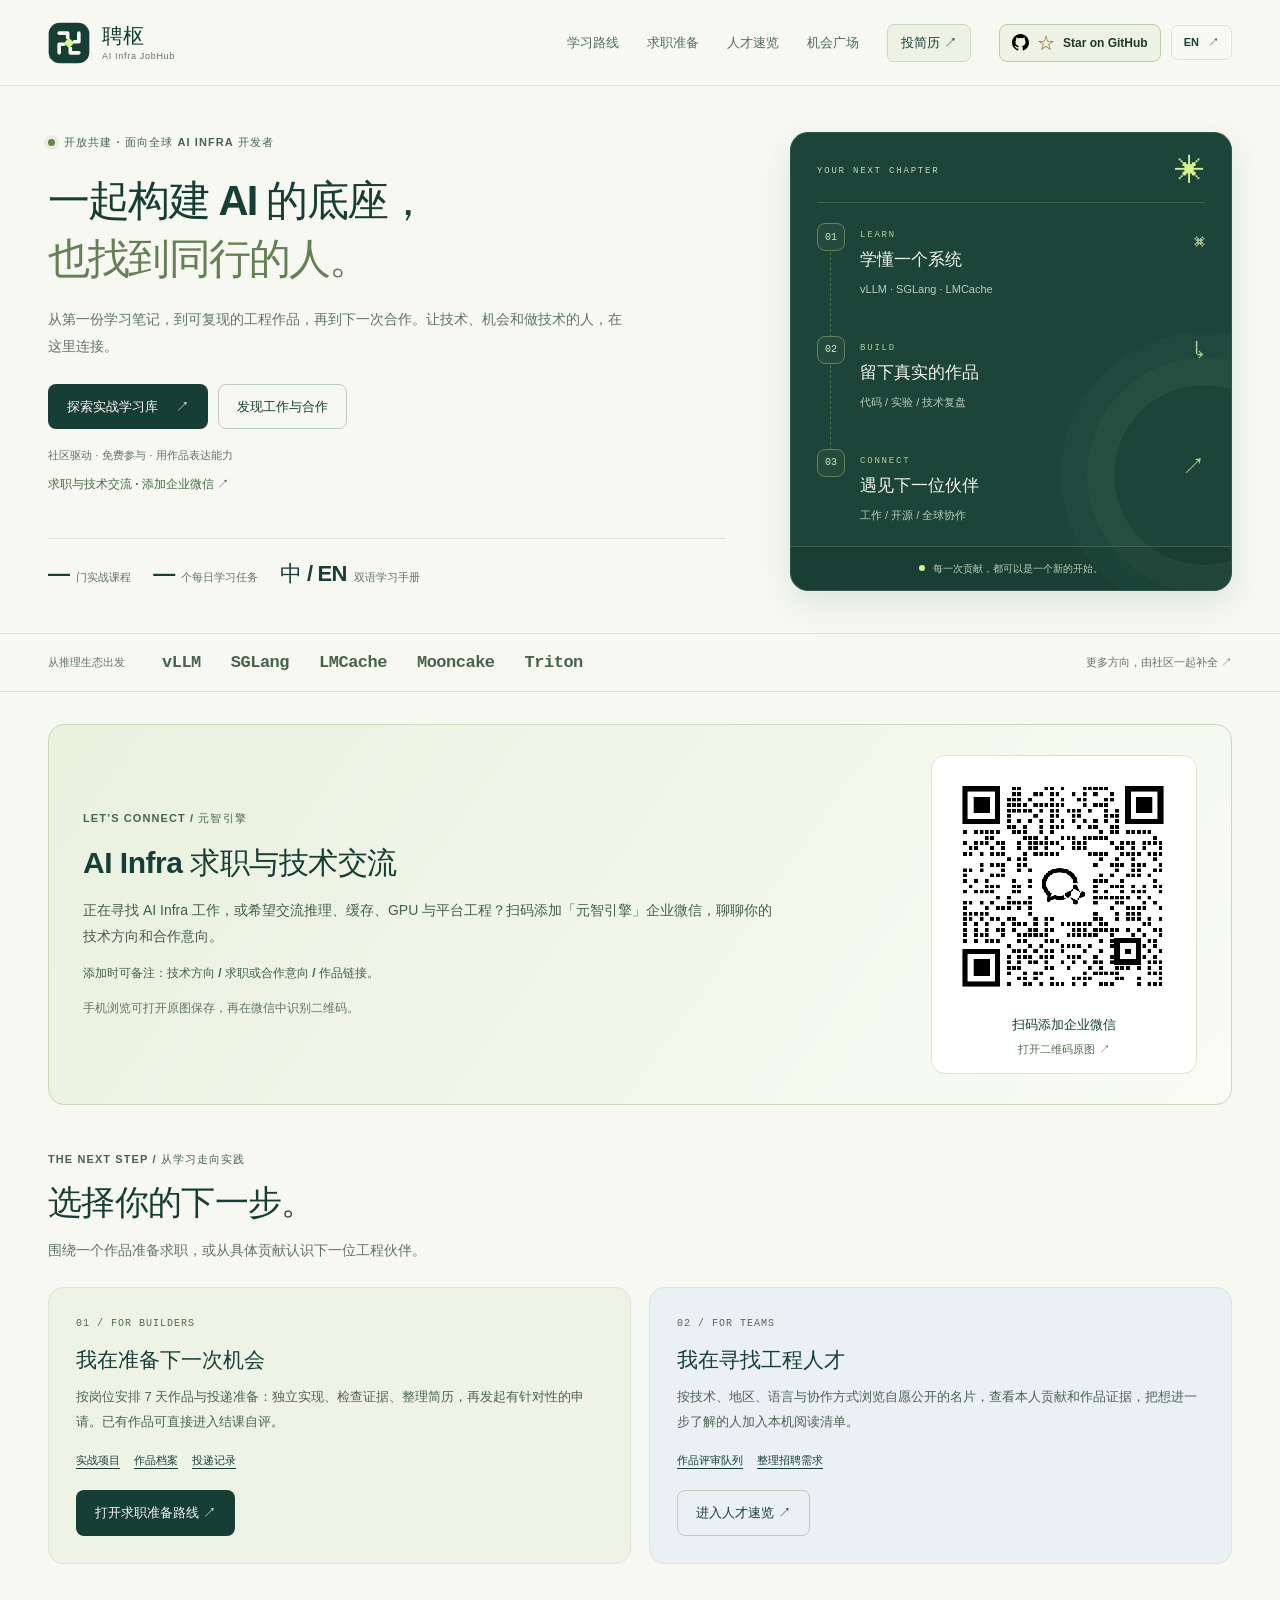
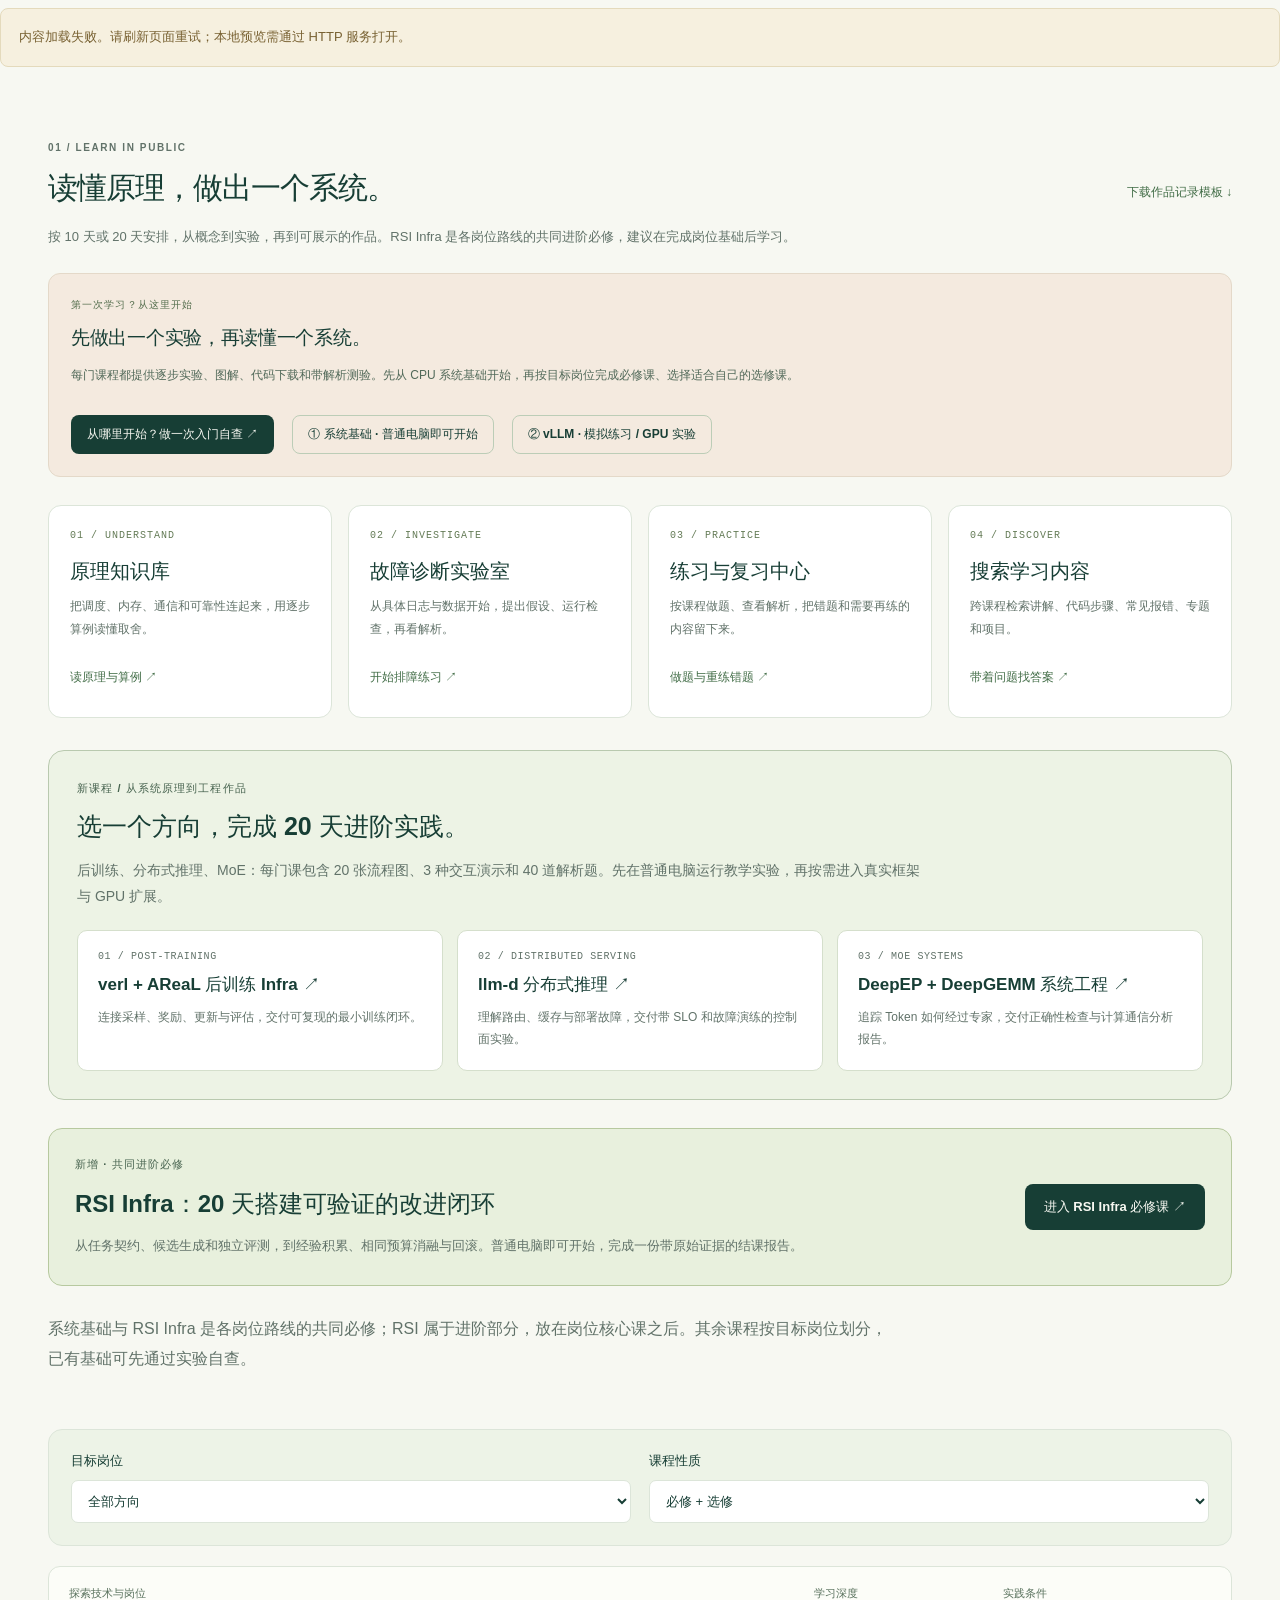
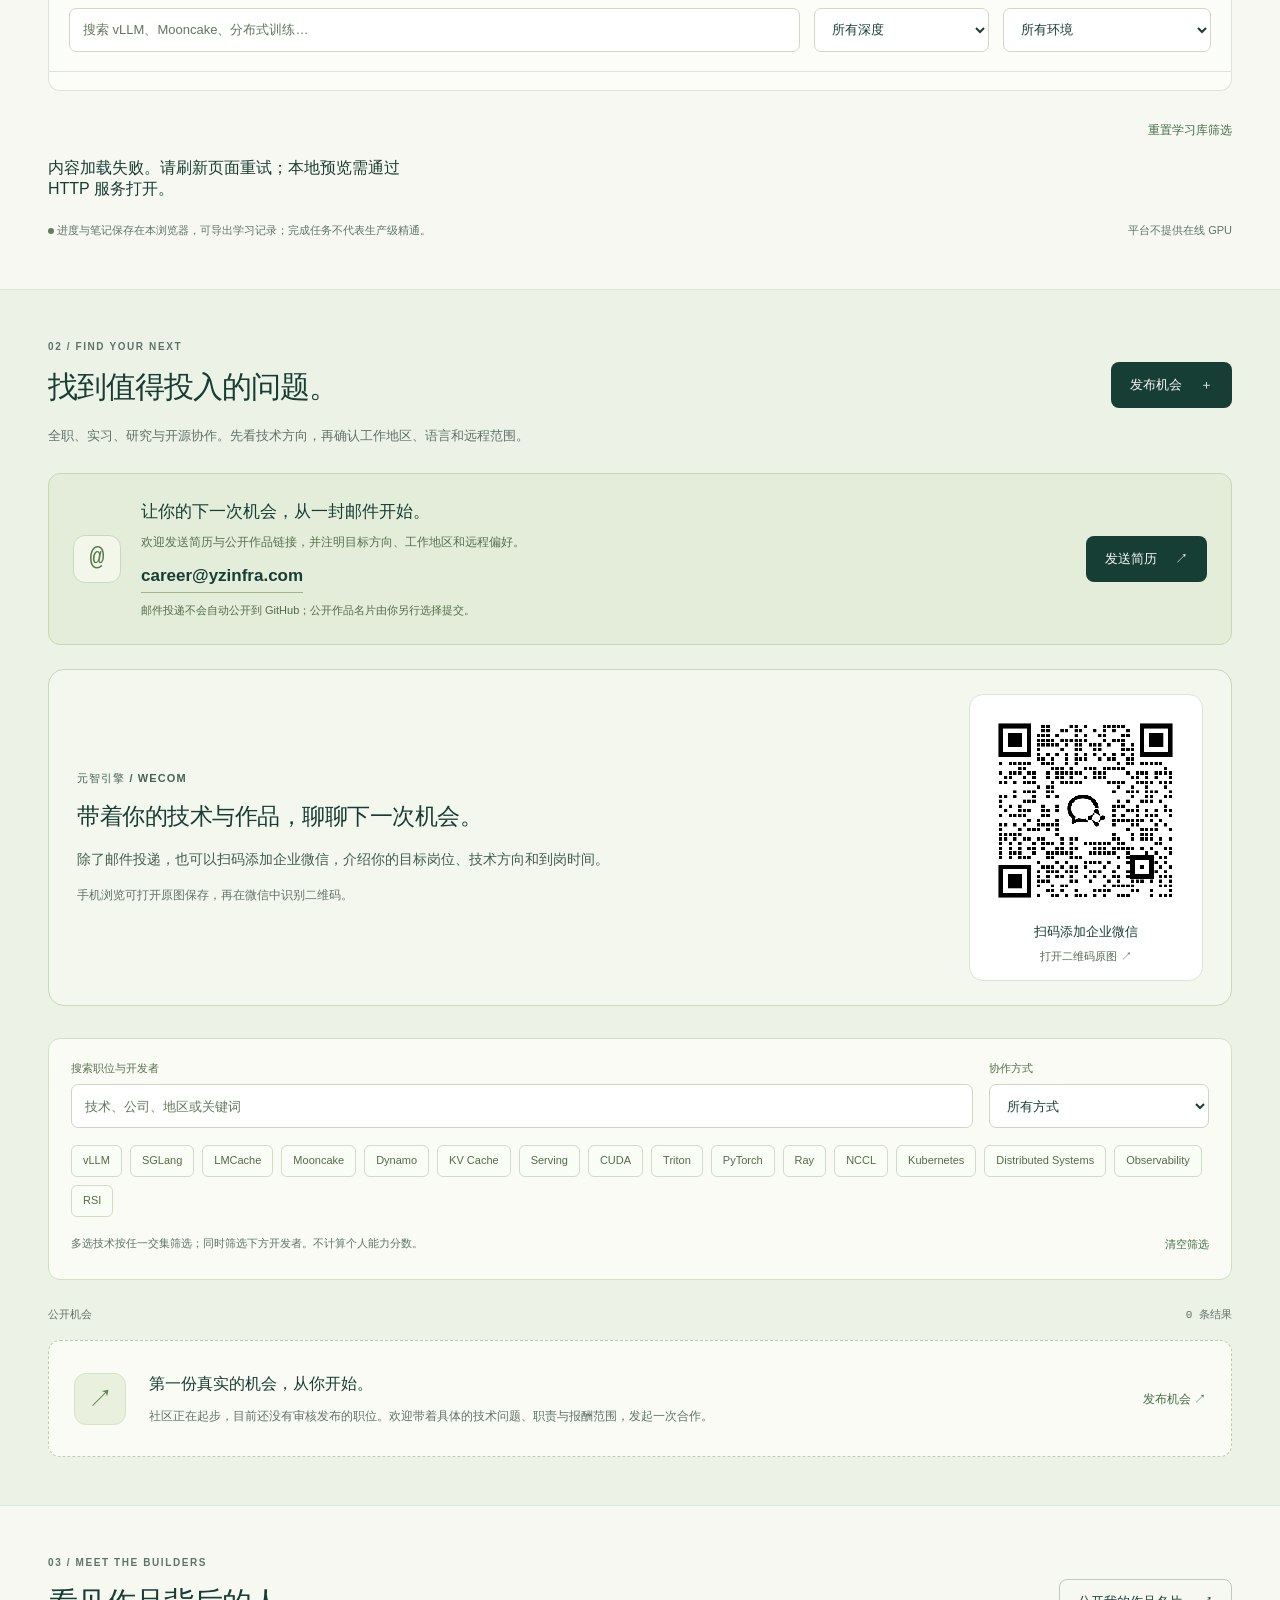
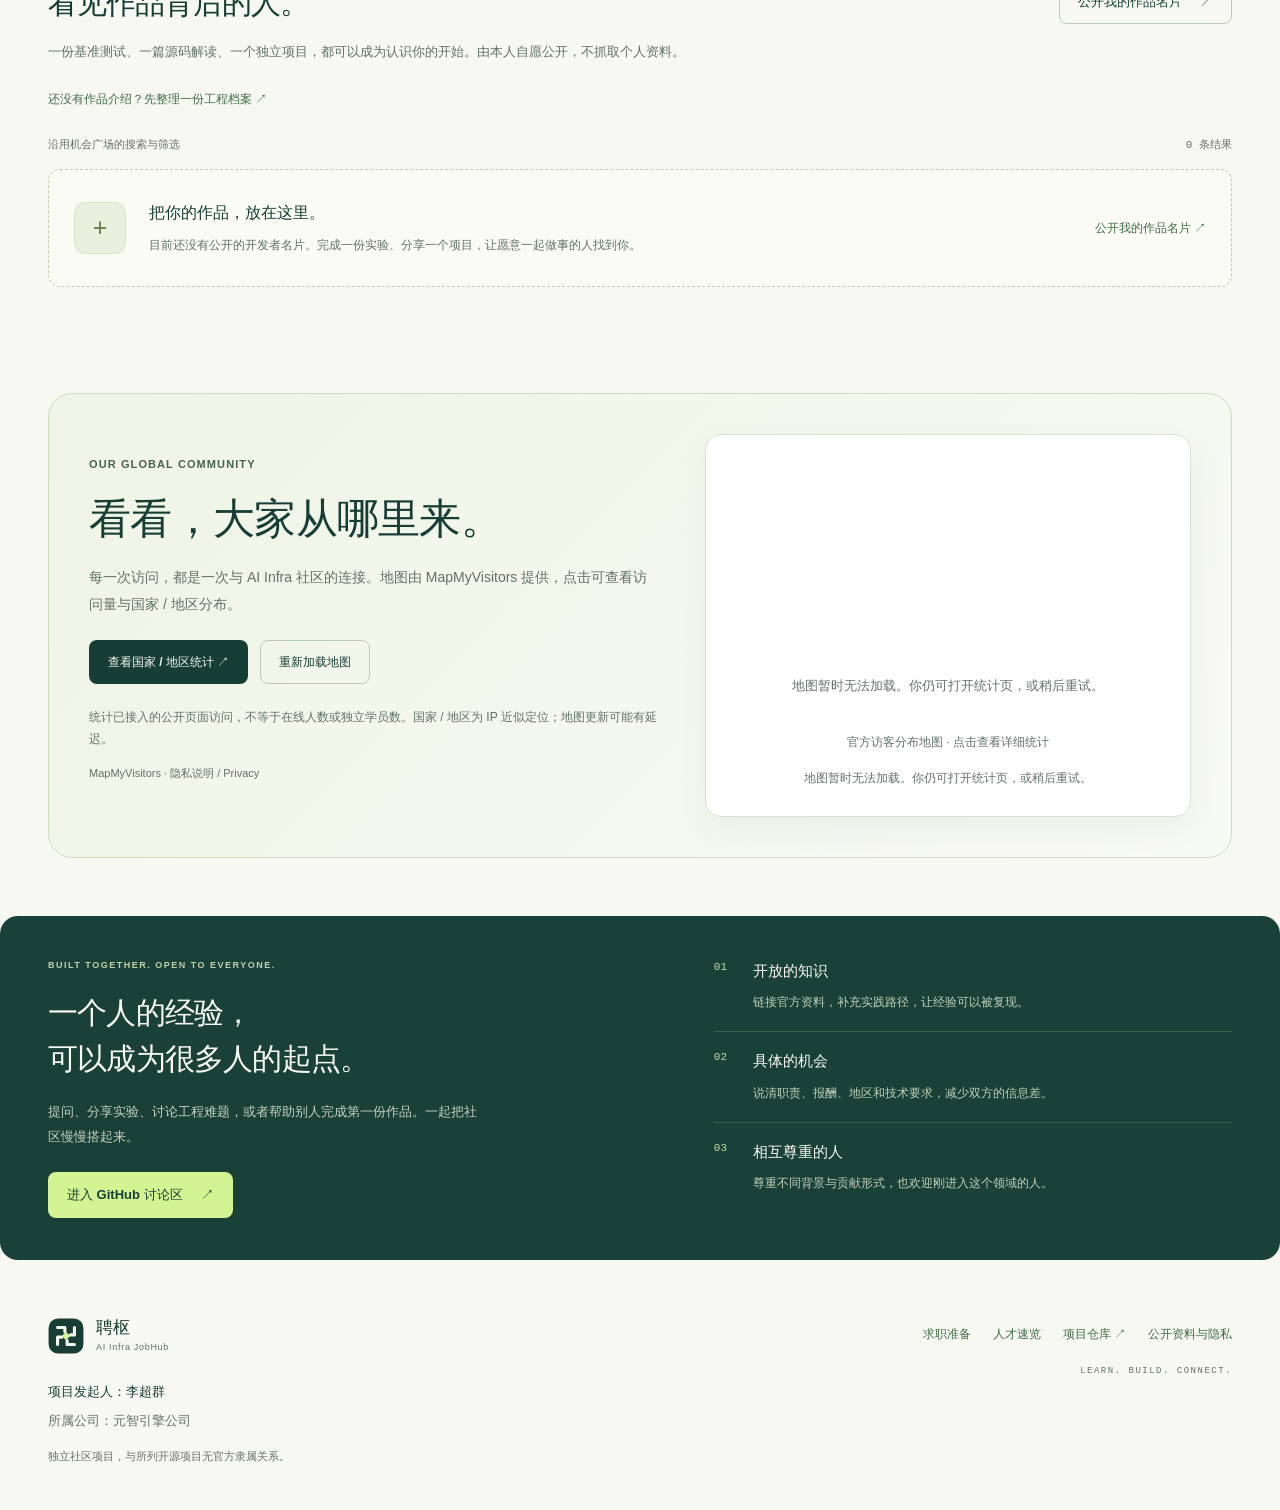
==== commit 872e3c9a: "Add twenty-day post-training, llm-d and MoE learning paths" ====
--- a/web/index.html
+++ b/web/index.html
@@ -64,7 +64,7 @@
     <noscript><p class="notice section-shell">此网站需要 JavaScript 展示学习路线和筛选功能。This site needs JavaScript for learning paths and filters.</p></noscript>
     <section id="learn" class="section-shell content-section" aria-labelledby="learn-title">
       <div class="section-top"><div><div class="eyebrow muted">01 / LEARN IN PUBLIC</div><h2 id="learn-title" data-i18n="learnTitle">读懂原理，做出一个系统。</h2></div><a class="text-link" href="./resources/portfolio-template.md" download data-i18n="downloadTemplate">下载作品记录模板 ↓</a></div>
-      <p class="section-description" data-i18n="learnDescription">按 10 天或 20 天安排，从概念到实验，再到可展示的作品。RSI Infra 是三条路线的共同进阶必修，建议在完成岗位基础后学习。</p>
+      <p class="section-description" data-i18n="learnDescription">按 10 天或 20 天安排，从概念到实验，再到可展示的作品。RSI Infra 是各岗位路线的共同进阶必修，建议在完成岗位基础后学习。</p>
       <div class="path-card guided-start"><div class="eyebrow" data-i18n="guidedEyebrow">第一次学习？从这里开始</div><h3 data-i18n="guidedTitle">先做出一个实验，再读懂一个系统。</h3><p data-i18n="guidedDescription">每门课程都提供逐步实验、图解、代码下载和带解析测验。先从 CPU 系统基础开始，再按目标岗位完成必修课、选择适合自己的选修课。</p><div class="course-actions"><a class="button primary" href="./start/" data-language-link="./start/" data-i18n="findStart">从哪里开始？做一次入门自查 ↗</a><a class="button outline" href="./learn/foundations/#day-1" data-i18n="guidedFoundations">① 系统基础 · 普通电脑即可开始</a><a class="button outline" href="./learn/vllm/#day-1" data-i18n="guidedVllm">② vLLM · 模拟练习 / GPU 实验</a></div></div>
       <div class="learning-tool-grid" aria-label="Learning tools">
         <a class="learning-tool" href="./knowledge/" data-language-link="./knowledge/"><span class="mono">01 / UNDERSTAND</span><h3 data-i18n="knowledgeTitle">原理知识库</h3><p data-i18n="knowledgeBody">把调度、内存、通信和可靠性连起来，用逐步算例读懂取舍。</p><span class="text-link" data-i18n="knowledgeAction">读原理与算例 ↗</span></a>
@@ -72,8 +72,18 @@
         <a class="learning-tool" href="./practice/" data-language-link="./practice/"><span class="mono">03 / PRACTICE</span><h3 data-i18n="practiceTitle">练习与复习中心</h3><p data-i18n="practiceBody">按课程做题、查看解析，把错题和需要再练的内容留下来。</p><span class="text-link" data-i18n="practiceAction">做题与重练错题 ↗</span></a>
         <a class="learning-tool" href="./search/" data-language-link="./search/"><span class="mono">04 / DISCOVER</span><h3 data-i18n="searchTitle">搜索学习内容</h3><p data-i18n="searchBody">跨课程检索讲解、代码步骤、常见报错、专题和项目。</p><span class="text-link" data-i18n="searchAction">带着问题找答案 ↗</span></a>
       </div>
+      <section class="frontier-feature" aria-labelledby="frontier-title">
+        <div class="eyebrow" data-i18n="frontierBadge">新课程 / 从系统原理到工程作品</div>
+        <h3 id="frontier-title" data-i18n="frontierTitle">选一个方向，完成 20 天进阶实践。</h3>
+        <p data-i18n="frontierBody">后训练、分布式推理、MoE：每门课包含 20 张流程图、3 种交互演示和 40 道解析题。先在普通电脑运行教学实验，再按需进入真实框架与 GPU 扩展。</p>
+        <div class="frontier-grid">
+          <a class="frontier-link" href="./learn/post-training/" data-language-link="./learn/post-training/"><small>01 / POST-TRAINING</small><strong data-i18n="frontierRlTitle">verl + AReaL 后训练 Infra ↗</strong><span data-i18n="frontierRlBody">连接采样、奖励、更新与评估，交付可复现的最小训练闭环。</span></a>
+          <a class="frontier-link" href="./learn/llm-d/" data-language-link="./learn/llm-d/"><small>02 / DISTRIBUTED SERVING</small><strong data-i18n="frontierLlmdTitle">llm-d 分布式推理 ↗</strong><span data-i18n="frontierLlmdBody">理解路由、缓存与部署故障，交付带 SLO 和故障演练的控制面实验。</span></a>
+          <a class="frontier-link" href="./learn/moe-systems/" data-language-link="./learn/moe-systems/"><small>03 / MOE SYSTEMS</small><strong data-i18n="frontierMoeTitle">DeepEP + DeepGEMM 系统工程 ↗</strong><span data-i18n="frontierMoeBody">追踪 Token 如何经过专家，交付正确性检查与计算通信分析报告。</span></a>
+        </div>
+      </section>
       <aside class="rsi-course-feature"><div><span class="eyebrow" data-i18n="rsiBadge">新增 · 共同进阶必修</span><h3 data-i18n="rsiTitle">RSI Infra：20 天搭建可验证的改进闭环</h3><p data-i18n="rsiBody">从任务契约、候选生成和独立评测，到经验积累、相同预算消融与回滚。普通电脑即可开始，完成一份带原始证据的结课报告。</p></div><a class="button primary" href="./learn/rsi-infra/" data-language-link="./learn/rsi-infra/" data-i18n="rsiAction">进入 RSI Infra 必修课 ↗</a></aside>
-      <p class="curriculum-note" data-i18n="curriculumNote">系统基础与 RSI Infra 是三条路线的共同必修；RSI 属于进阶部分，放在岗位核心课之后。其余课程按目标岗位划分，已有基础可先通过实验自查。</p>
+      <p class="curriculum-note" data-i18n="curriculumNote">系统基础与 RSI Infra 是各岗位路线的共同必修；RSI 属于进阶部分，放在岗位核心课之后。其余课程按目标岗位划分，已有基础可先通过实验自查。</p>
       <div id="career-paths" class="path-grid"></div>
       <div class="curriculum-controls"><div><label for="course-role" data-i18n="roleLabel">目标岗位</label><select id="course-role"><option value="" data-i18n="allRoles">全部方向</option></select></div><div><label for="course-requirement" data-i18n="selectedRequirement">课程性质</label><select id="course-requirement"><option value="" data-i18n="allRequirements">必修 + 选修</option><option value="required" data-i18n="roleRequired">岗位必修</option><option value="elective" data-i18n="elective">方向选修</option></select></div></div>
       <div id="course-catalog" class="catalog-toolbar">
--- a/web/styles.css
+++ b/web/styles.css
@@ -840,7 +840,7 @@
 
 .path-grid {
   display: grid;
-  grid-template-columns: repeat(3, minmax(0, 1fr));
+  grid-template-columns: repeat(2, minmax(0, 1fr));
   gap: 16px;
   margin: 24px 0 30px;
 }
@@ -3461,3 +3461,9 @@
 .lesson-help .text-link { display:inline-block; margin:12px; }
 .verification-card { border:1px solid #b8cba4; background:#eef5e3; padding:20px; margin-top:24px; border-radius:12px; color:#264b31; }
 .verification-card p { font-size:13px; line-height:1.8; margin:10px 0; }
+
+/* Advanced curricula: readable evidence and three focused entry points. */
+.course-environment{margin-top:24px;padding:24px;border:1px solid var(--line);border-radius:14px;background:#f4f7ef}
+.course-environment h2{font-size:19px;margin:0 0 16px}.course-environment dl{display:grid;grid-template-columns:repeat(2,minmax(0,1fr));gap:20px;margin:0}.course-environment dt{font-size:12px;font-weight:700;color:var(--muted);margin-bottom:7px}.course-environment dd{margin:0;font-size:13px;line-height:1.9;overflow-wrap:anywhere}
+.frontier-feature{margin:28px 0;padding:28px;border:1px solid #b9c9af;background:#edf3e5;border-radius:16px}.frontier-feature h3{font-size:25px;margin:12px 0}.frontier-feature>p{font-size:14px;line-height:1.9;color:var(--muted);max-width:850px}.frontier-grid{display:grid;grid-template-columns:repeat(3,minmax(0,1fr));gap:14px;margin-top:20px}.frontier-link{display:flex;flex-direction:column;gap:10px;background:#fff;border:1px solid #d5dfcc;border-radius:10px;padding:20px;text-decoration:none}.frontier-link:hover{border-color:var(--ink)}.frontier-link:focus-visible{outline:3px solid var(--ink);outline-offset:4px}.frontier-link small{font:10px monospace;letter-spacing:.6px;color:var(--muted)}.frontier-link strong{font-size:17px;line-height:1.5}.frontier-link span{font-size:12px;line-height:1.8;color:var(--muted)}
+@media(max-width:760px){.course-environment dl,.frontier-grid{grid-template-columns:1fr}.frontier-feature,.course-environment{padding:20px}.frontier-feature h3{font-size:22px}}
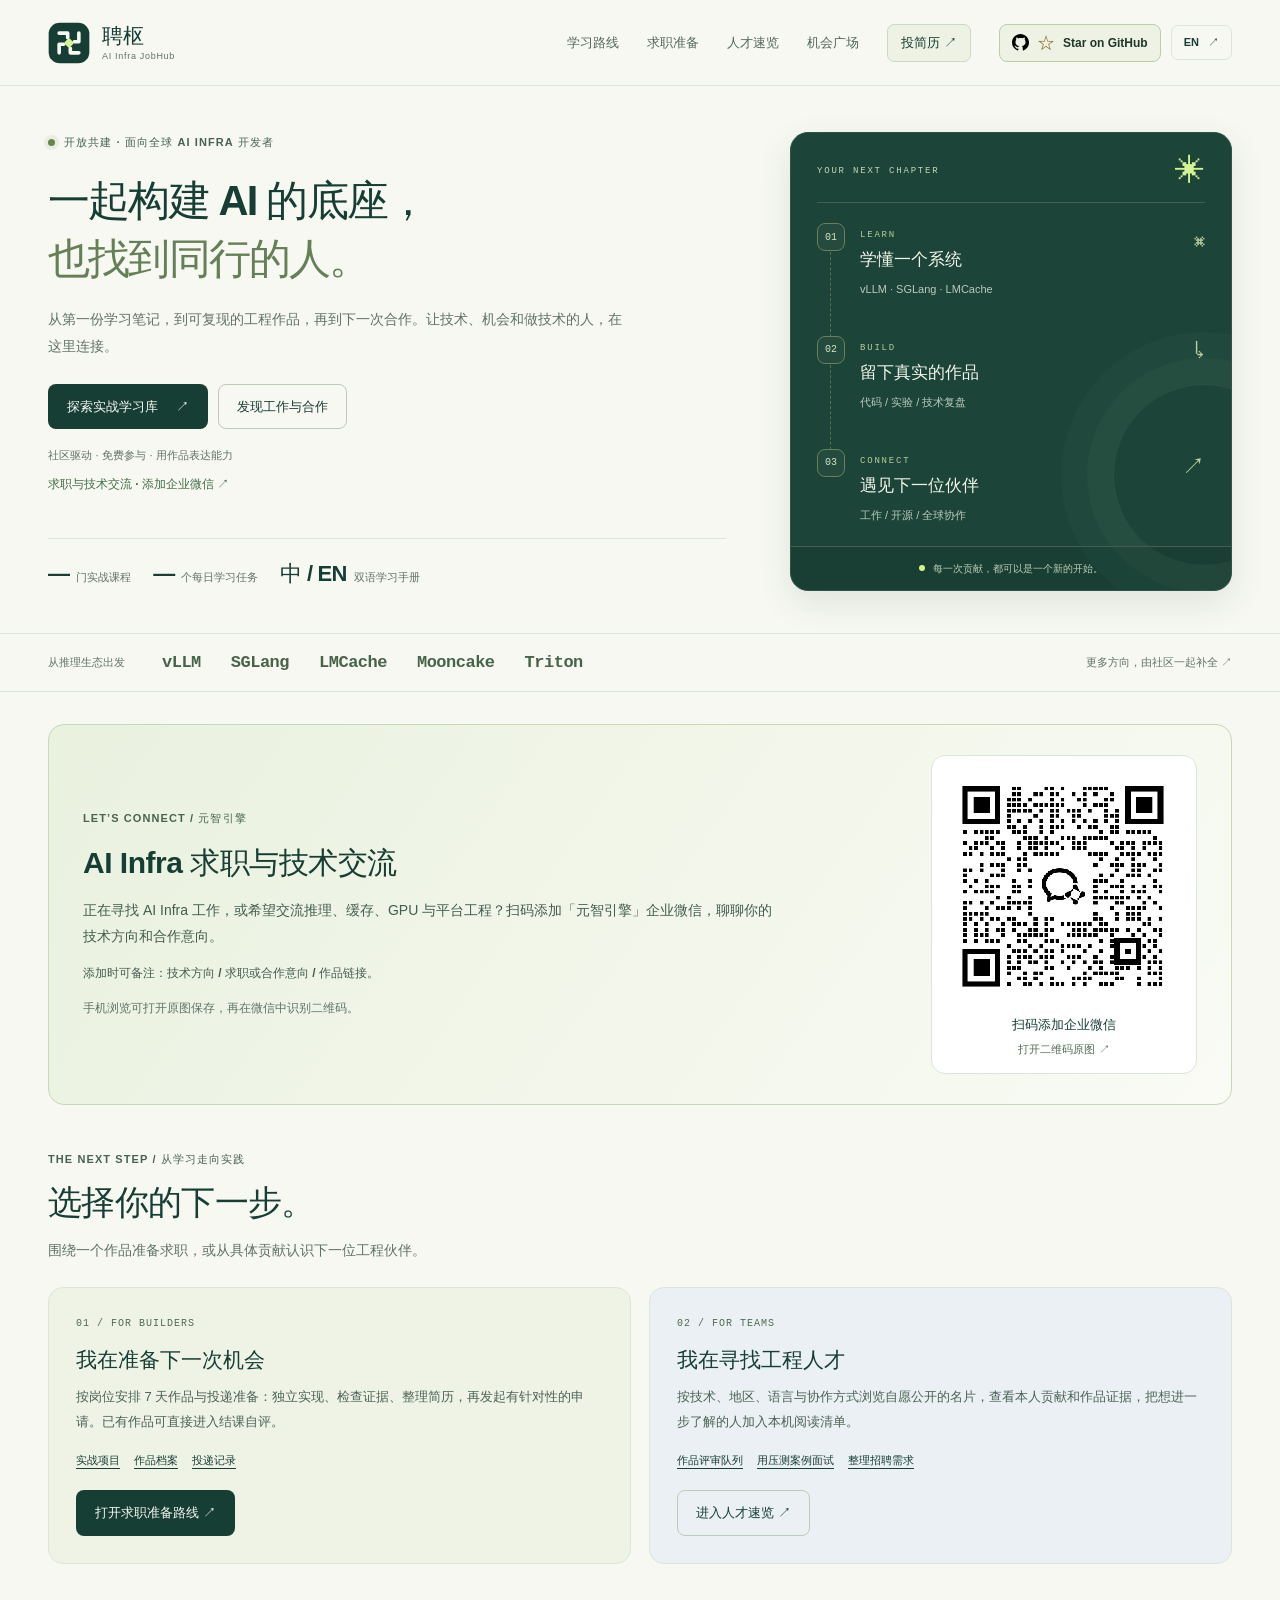
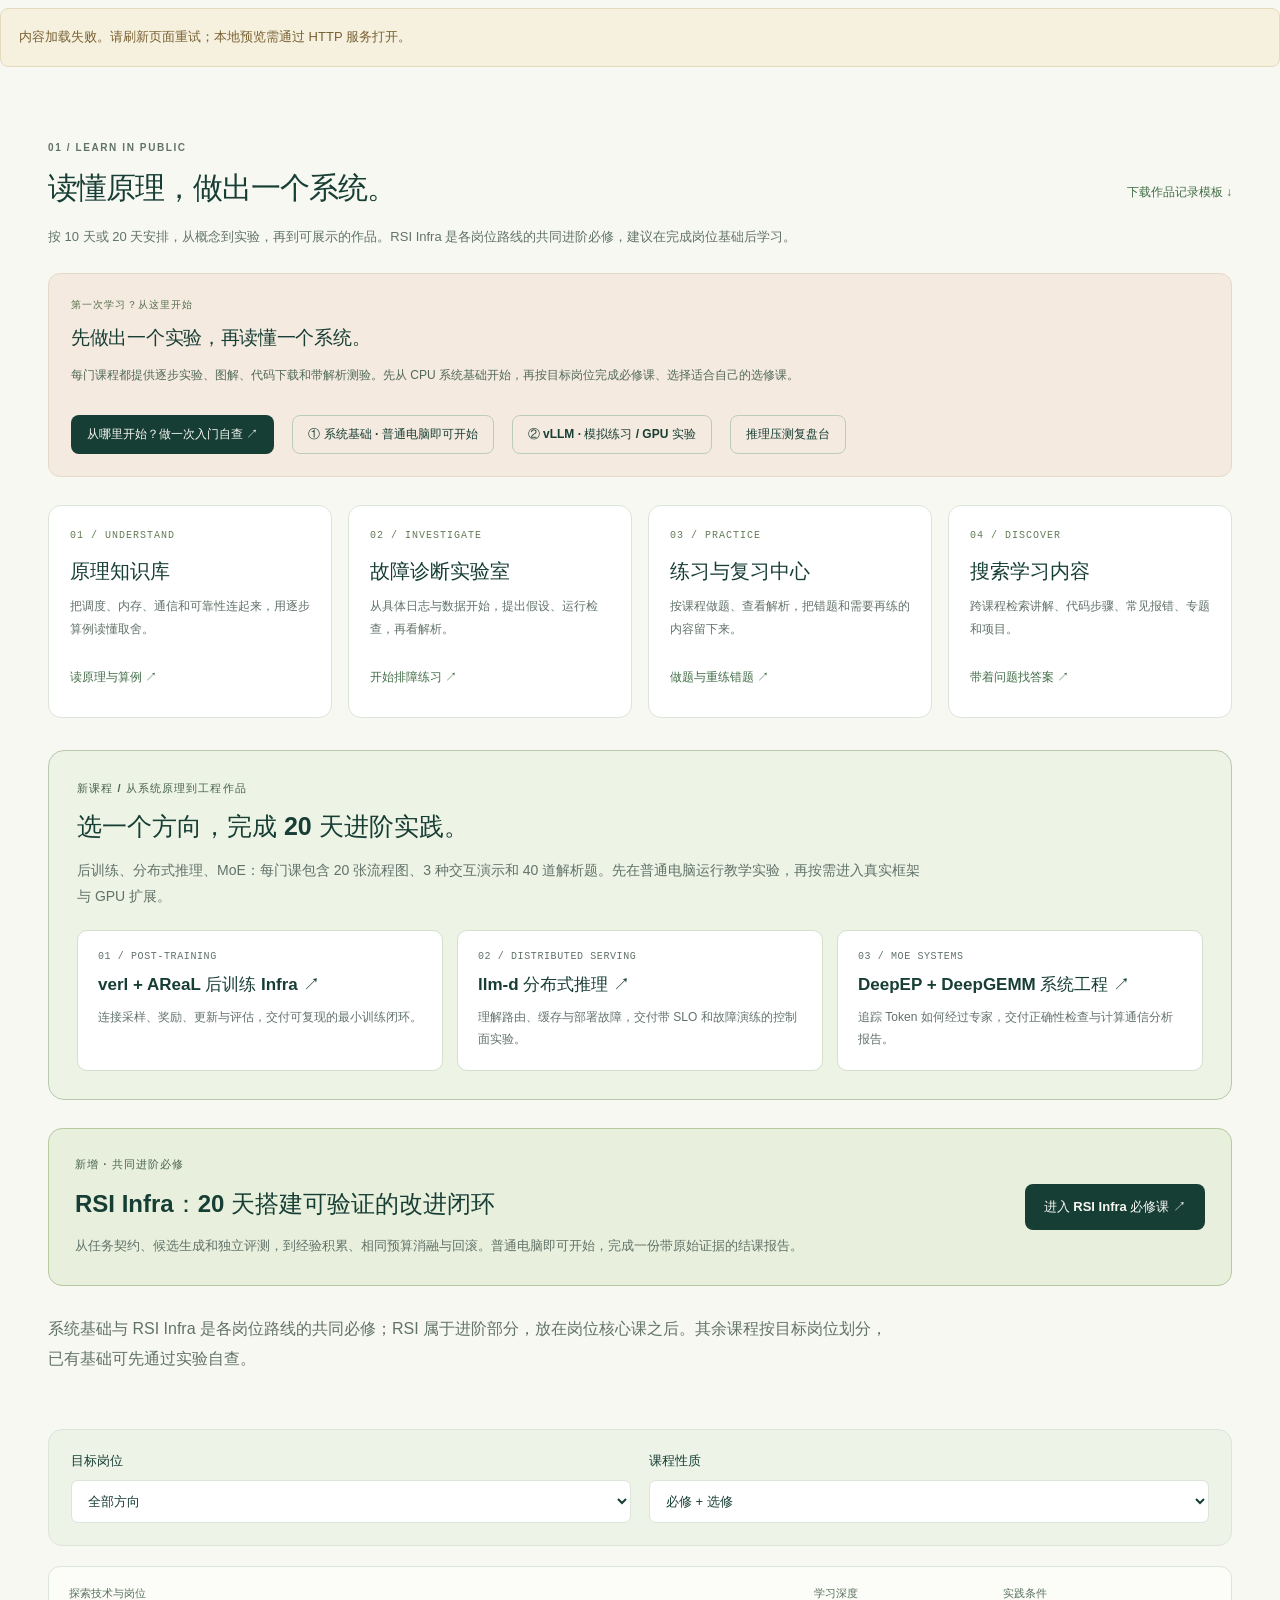
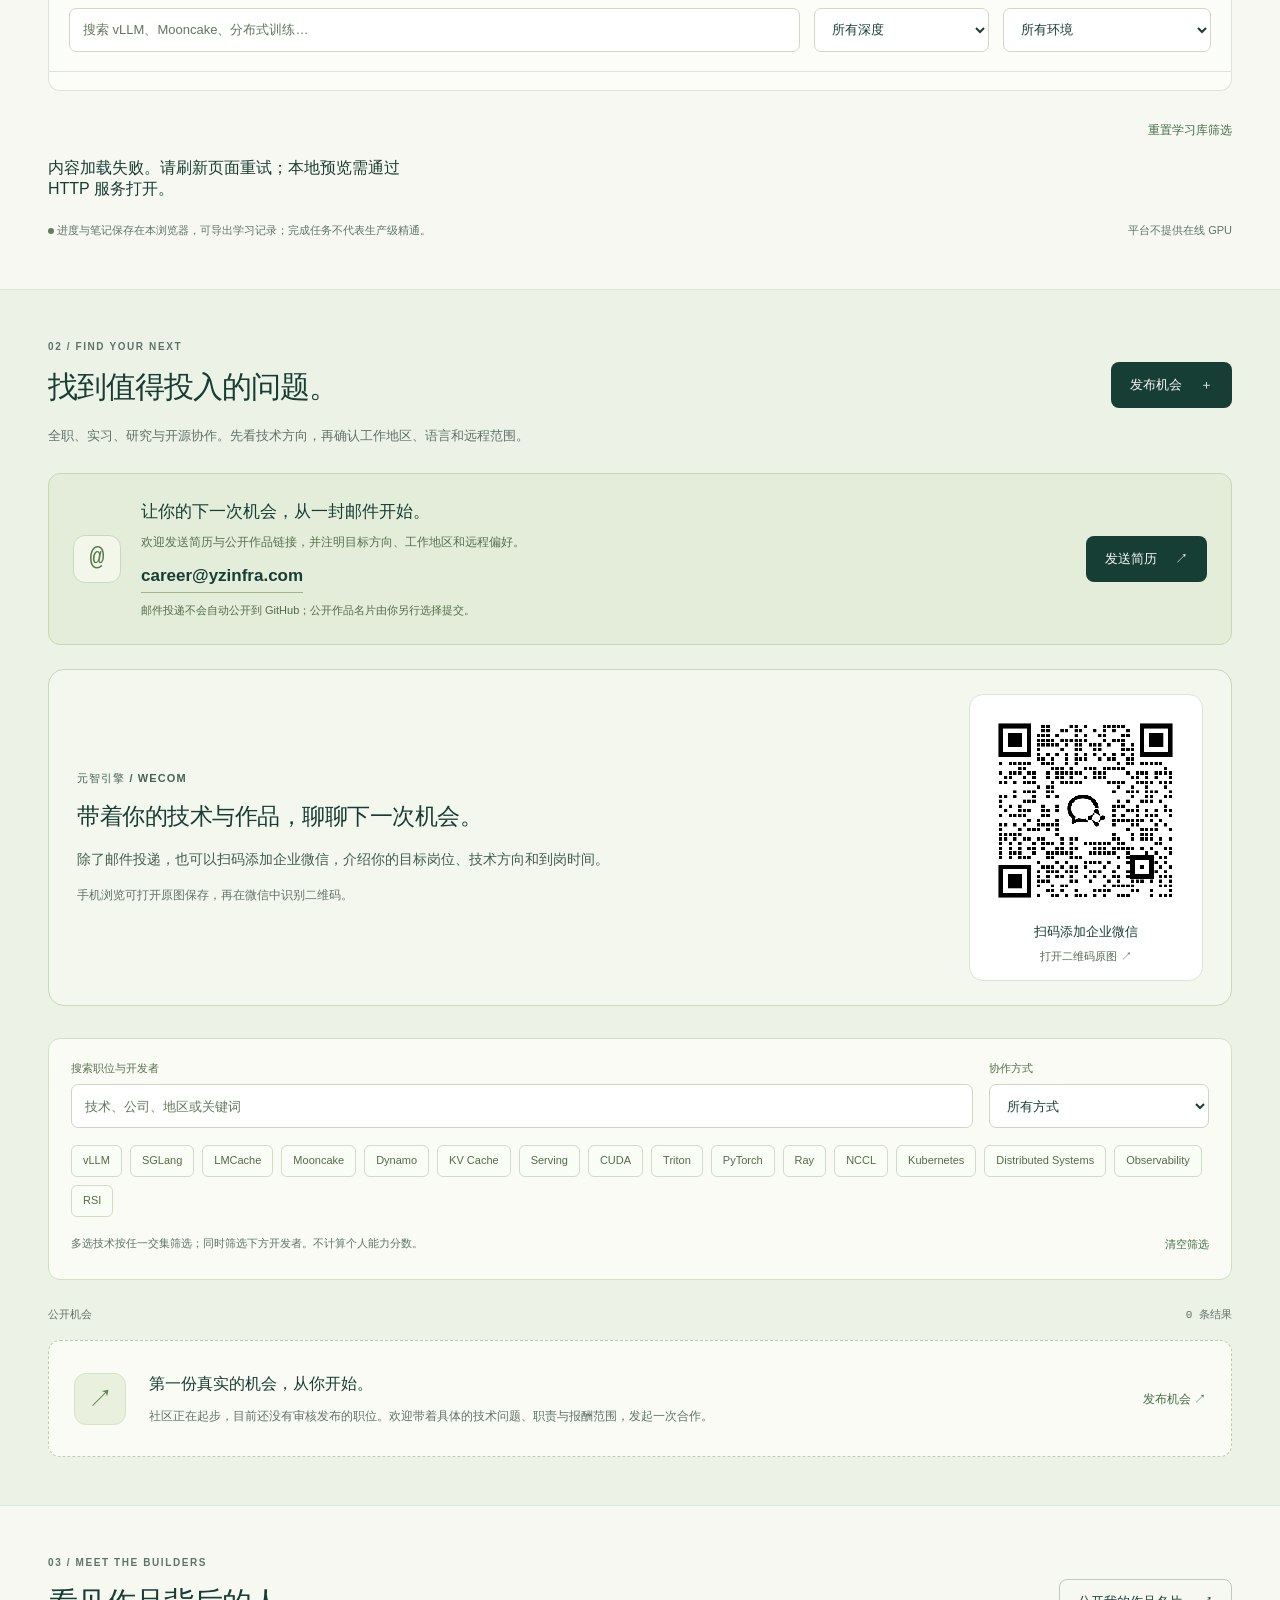
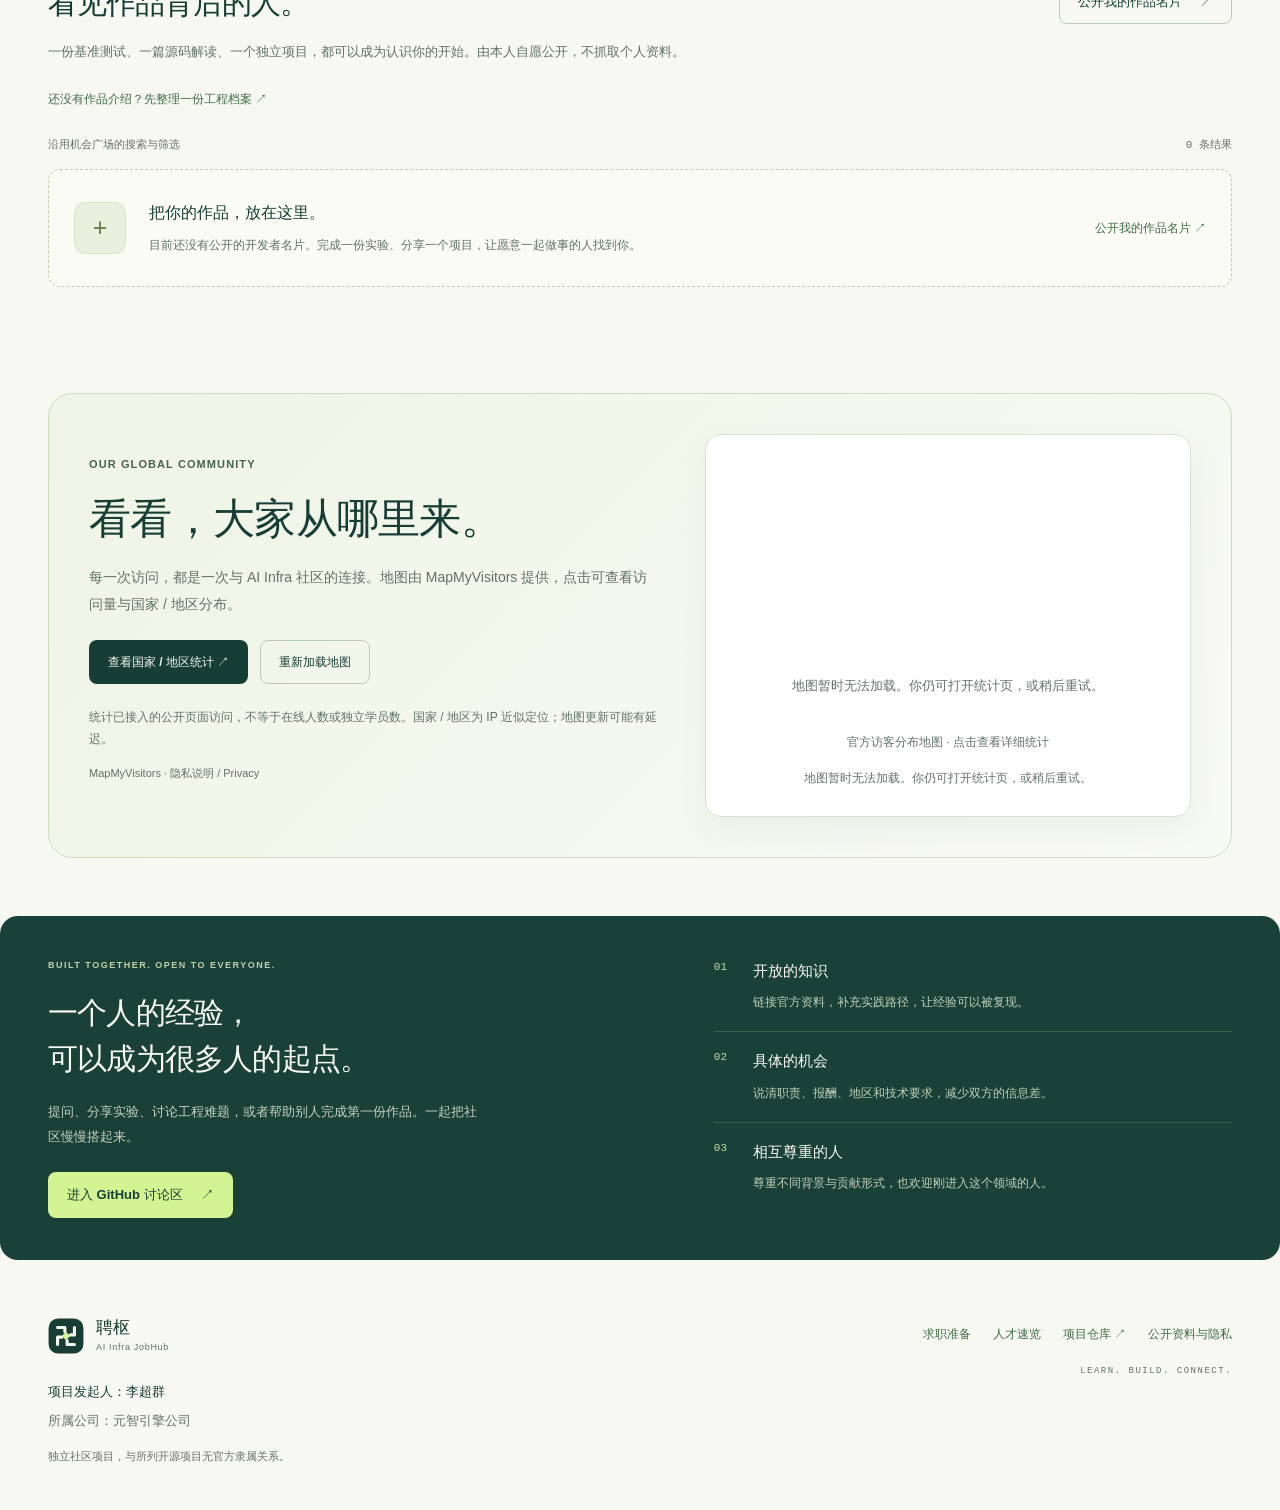
==== commit c9e0a7dd: "Add a replayable inference benchmark lab for learners and reviewers" ====
--- a/web/index.html
+++ b/web/index.html
@@ -7,10 +7,10 @@
   <meta name="theme-color" content="#183c35">
   <title>聘枢 · AI Infra JobHub</title>
   <link rel="icon" href="./assets/logo-mark.svg" type="image/svg+xml">
-  <link rel="stylesheet" href="./styles.css?v=20261113-growth">
+  <link rel="stylesheet" href="./styles.css?v=20261118-curricula">
   <script src="./curriculum.js?v=20261114-rsi" defer></script>
   <link rel="stylesheet" href="./learning-tools.css?v=20261114-rsi">
-  <script src="./app.js?v=20261114-map" defer></script>
+  <script src="./app.js?v=20261121-bench" defer></script>
 <link rel="stylesheet" href="./github-star.css">
   <link rel="stylesheet" href="./visitor-map.css?v=20261114-map">
 </head>
@@ -57,7 +57,7 @@
       <div class="launchpad-heading"><div class="eyebrow" data-i18n="buildEyebrow">THE NEXT STEP / 从学习走向实践</div><h2 id="build-title" data-i18n="growthTitle">选择你的下一步。</h2><p data-i18n="growthIntro">围绕一个作品准备求职，或从具体贡献认识下一位工程伙伴。</p></div>
       <div class="launchpad-grid">
         <article class="launchpad-card"><div class="launchpad-number">01 / FOR BUILDERS</div><h3 data-i18n="growthBuilderTitle">我在准备下一次机会</h3><p data-i18n="growthBuilderBody">按岗位安排 7 天作品与投递准备：独立实现、检查证据、整理简历，再发起有针对性的申请。已有作品可直接进入结课自评。</p><div class="launchpad-examples"><a href="./projects/" data-i18n="navProjects">实战项目</a><a href="./portfolio/" data-i18n="navPortfolio">作品档案</a><a href="./applications/" data-language-link="./applications/" data-i18n="applicationTracker">投递记录</a></div><a class="button primary" href="./career/" data-i18n="growthBuilderAction">打开求职准备路线 ↗</a></article>
-        <article class="launchpad-card portfolio-launch"><div class="launchpad-number">02 / FOR TEAMS</div><h3 data-i18n="growthTeamTitle">我在寻找工程人才</h3><p data-i18n="growthTeamBody">按技术、地区、语言与协作方式浏览自愿公开的名片，查看本人贡献和作品证据，把想进一步了解的人加入本机阅读清单。</p><div class="launchpad-examples"><a href="./talent/#reviews" data-i18n="growthReviews">作品评审队列</a><a href="./hiring/" data-language-link="./hiring/" data-i18n="hiringBrief">整理招聘需求</a></div><a class="button outline" href="./talent/" data-i18n="growthTeamAction">进入人才速览 ↗</a></article>
+        <article class="launchpad-card portfolio-launch"><div class="launchpad-number">02 / FOR TEAMS</div><h3 data-i18n="growthTeamTitle">我在寻找工程人才</h3><p data-i18n="growthTeamBody">按技术、地区、语言与协作方式浏览自愿公开的名片，查看本人贡献和作品证据，把想进一步了解的人加入本机阅读清单。</p><div class="launchpad-examples"><a href="./talent/#reviews" data-i18n="growthReviews">作品评审队列</a><a href="./bench/?case=batch-v1" data-language-link="./bench/?case=batch-v1" data-i18n="benchInterview">用压测案例面试</a><a href="./hiring/" data-language-link="./hiring/" data-i18n="hiringBrief">整理招聘需求</a></div><a class="button outline" href="./talent/" data-i18n="growthTeamAction">进入人才速览 ↗</a></article>
       </div>
     </section>
     <div id="load-error" class="notice section-shell" role="alert" hidden></div>
@@ -65,7 +65,7 @@
     <section id="learn" class="section-shell content-section" aria-labelledby="learn-title">
       <div class="section-top"><div><div class="eyebrow muted">01 / LEARN IN PUBLIC</div><h2 id="learn-title" data-i18n="learnTitle">读懂原理，做出一个系统。</h2></div><a class="text-link" href="./resources/portfolio-template.md" download data-i18n="downloadTemplate">下载作品记录模板 ↓</a></div>
       <p class="section-description" data-i18n="learnDescription">按 10 天或 20 天安排，从概念到实验，再到可展示的作品。RSI Infra 是各岗位路线的共同进阶必修，建议在完成岗位基础后学习。</p>
-      <div class="path-card guided-start"><div class="eyebrow" data-i18n="guidedEyebrow">第一次学习？从这里开始</div><h3 data-i18n="guidedTitle">先做出一个实验，再读懂一个系统。</h3><p data-i18n="guidedDescription">每门课程都提供逐步实验、图解、代码下载和带解析测验。先从 CPU 系统基础开始，再按目标岗位完成必修课、选择适合自己的选修课。</p><div class="course-actions"><a class="button primary" href="./start/" data-language-link="./start/" data-i18n="findStart">从哪里开始？做一次入门自查 ↗</a><a class="button outline" href="./learn/foundations/#day-1" data-i18n="guidedFoundations">① 系统基础 · 普通电脑即可开始</a><a class="button outline" href="./learn/vllm/#day-1" data-i18n="guidedVllm">② vLLM · 模拟练习 / GPU 实验</a></div></div>
+      <div class="path-card guided-start"><div class="eyebrow" data-i18n="guidedEyebrow">第一次学习？从这里开始</div><h3 data-i18n="guidedTitle">先做出一个实验，再读懂一个系统。</h3><p data-i18n="guidedDescription">每门课程都提供逐步实验、图解、代码下载和带解析测验。先从 CPU 系统基础开始，再按目标岗位完成必修课、选择适合自己的选修课。</p><div class="course-actions"><a class="button primary" href="./start/" data-language-link="./start/" data-i18n="findStart">从哪里开始？做一次入门自查 ↗</a><a class="button outline" href="./learn/foundations/#day-1" data-i18n="guidedFoundations">① 系统基础 · 普通电脑即可开始</a><a class="button outline" href="./learn/vllm/#day-1" data-i18n="guidedVllm">② vLLM · 模拟练习 / GPU 实验</a><a class="button outline" href="./bench/?case=batch-v1" data-language-link="./bench/?case=batch-v1" data-i18n="benchLearner">推理压测复盘台</a></div></div>
       <div class="learning-tool-grid" aria-label="Learning tools">
         <a class="learning-tool" href="./knowledge/" data-language-link="./knowledge/"><span class="mono">01 / UNDERSTAND</span><h3 data-i18n="knowledgeTitle">原理知识库</h3><p data-i18n="knowledgeBody">把调度、内存、通信和可靠性连起来，用逐步算例读懂取舍。</p><span class="text-link" data-i18n="knowledgeAction">读原理与算例 ↗</span></a>
         <a class="learning-tool" href="./cases/" data-language-link="./cases/"><span class="mono">02 / INVESTIGATE</span><h3 data-i18n="casesTitle">故障诊断实验室</h3><p data-i18n="casesBody">从具体日志与数据开始，提出假设、运行检查，再看解析。</p><span class="text-link" data-i18n="casesAction">开始排障练习 ↗</span></a>
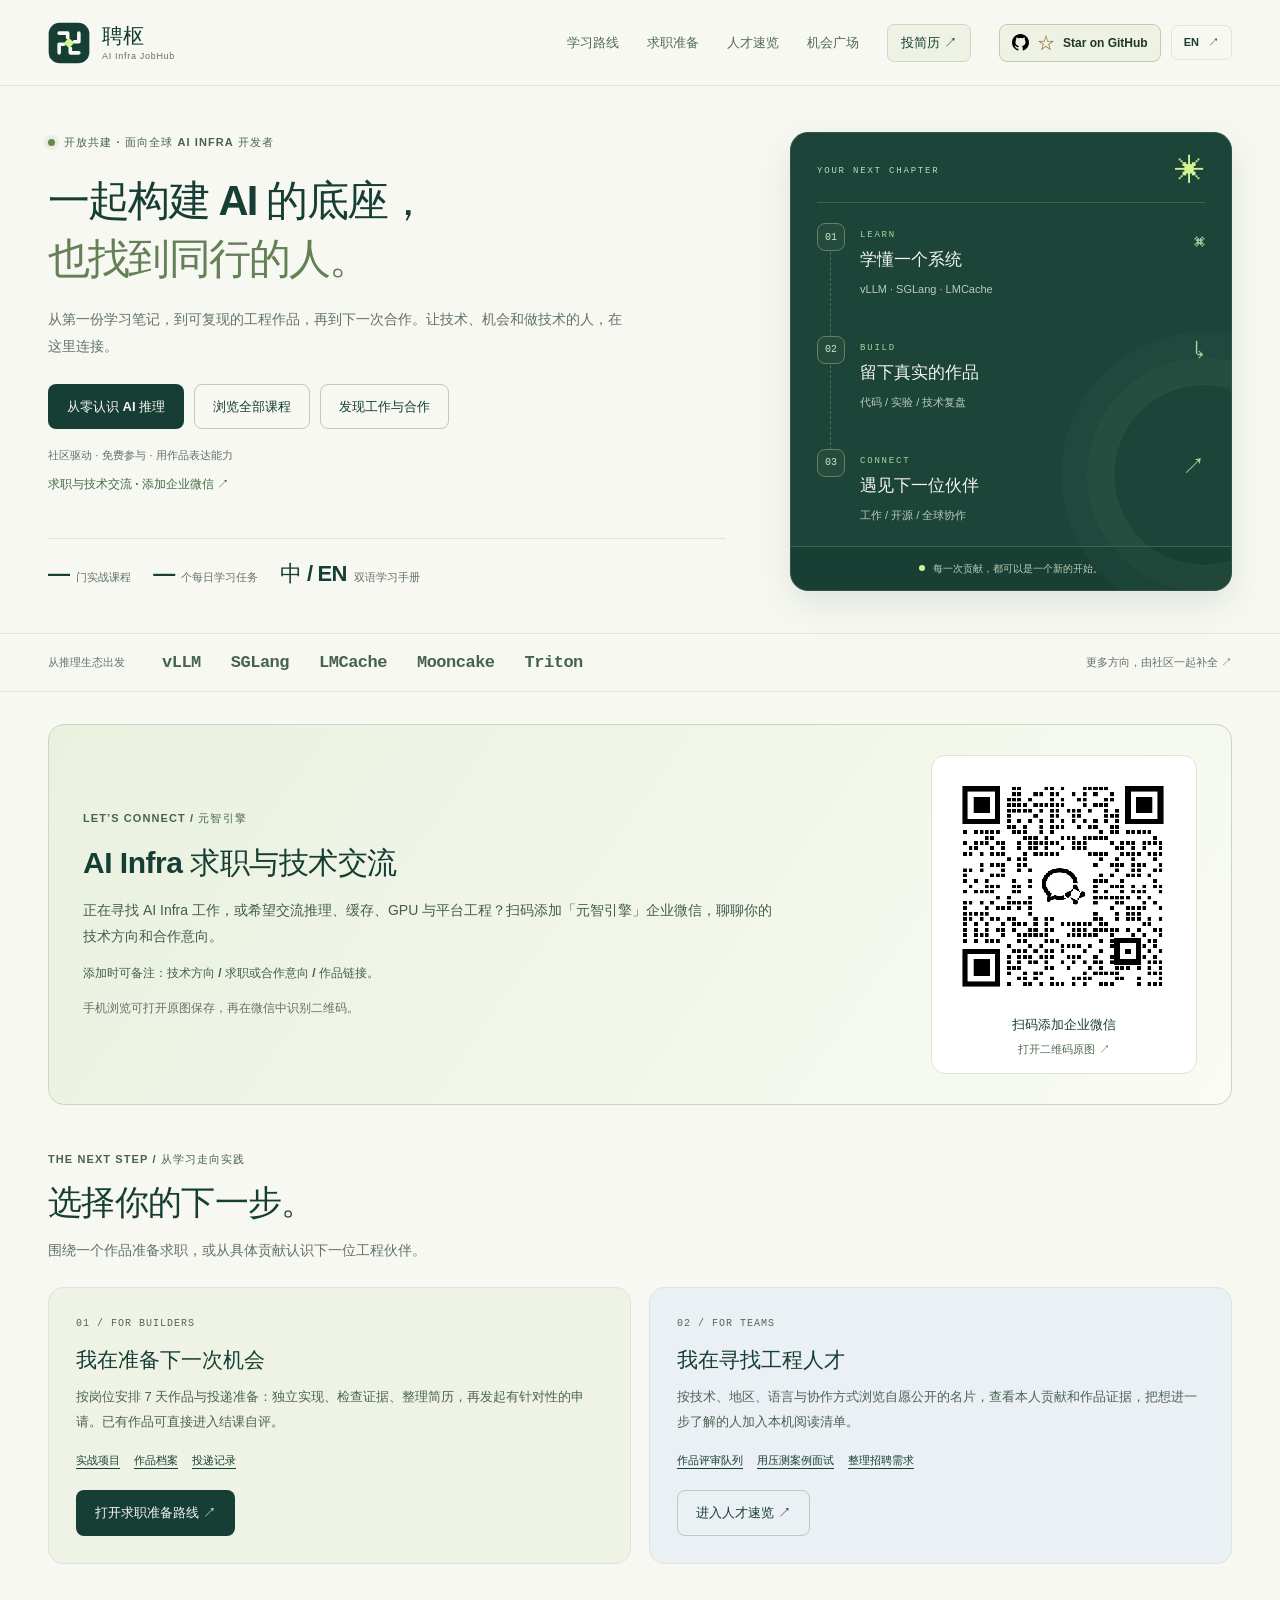
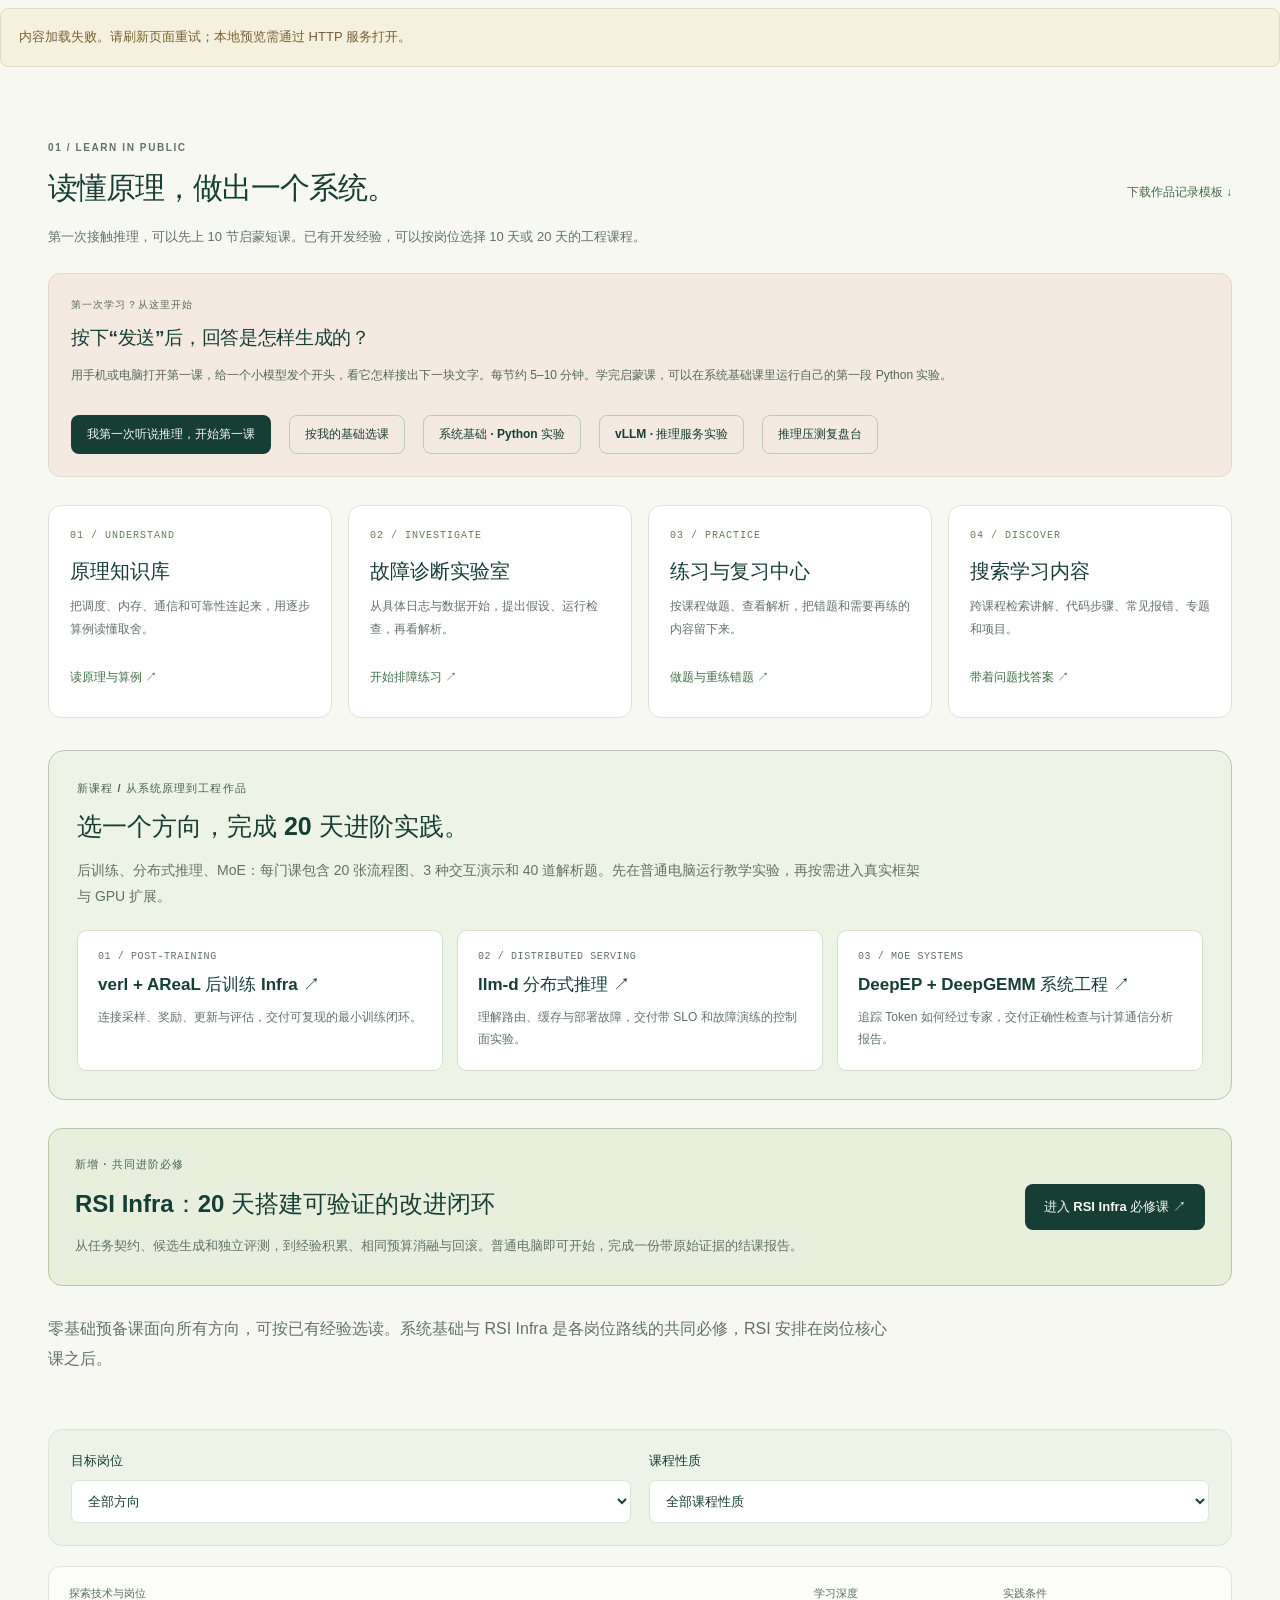
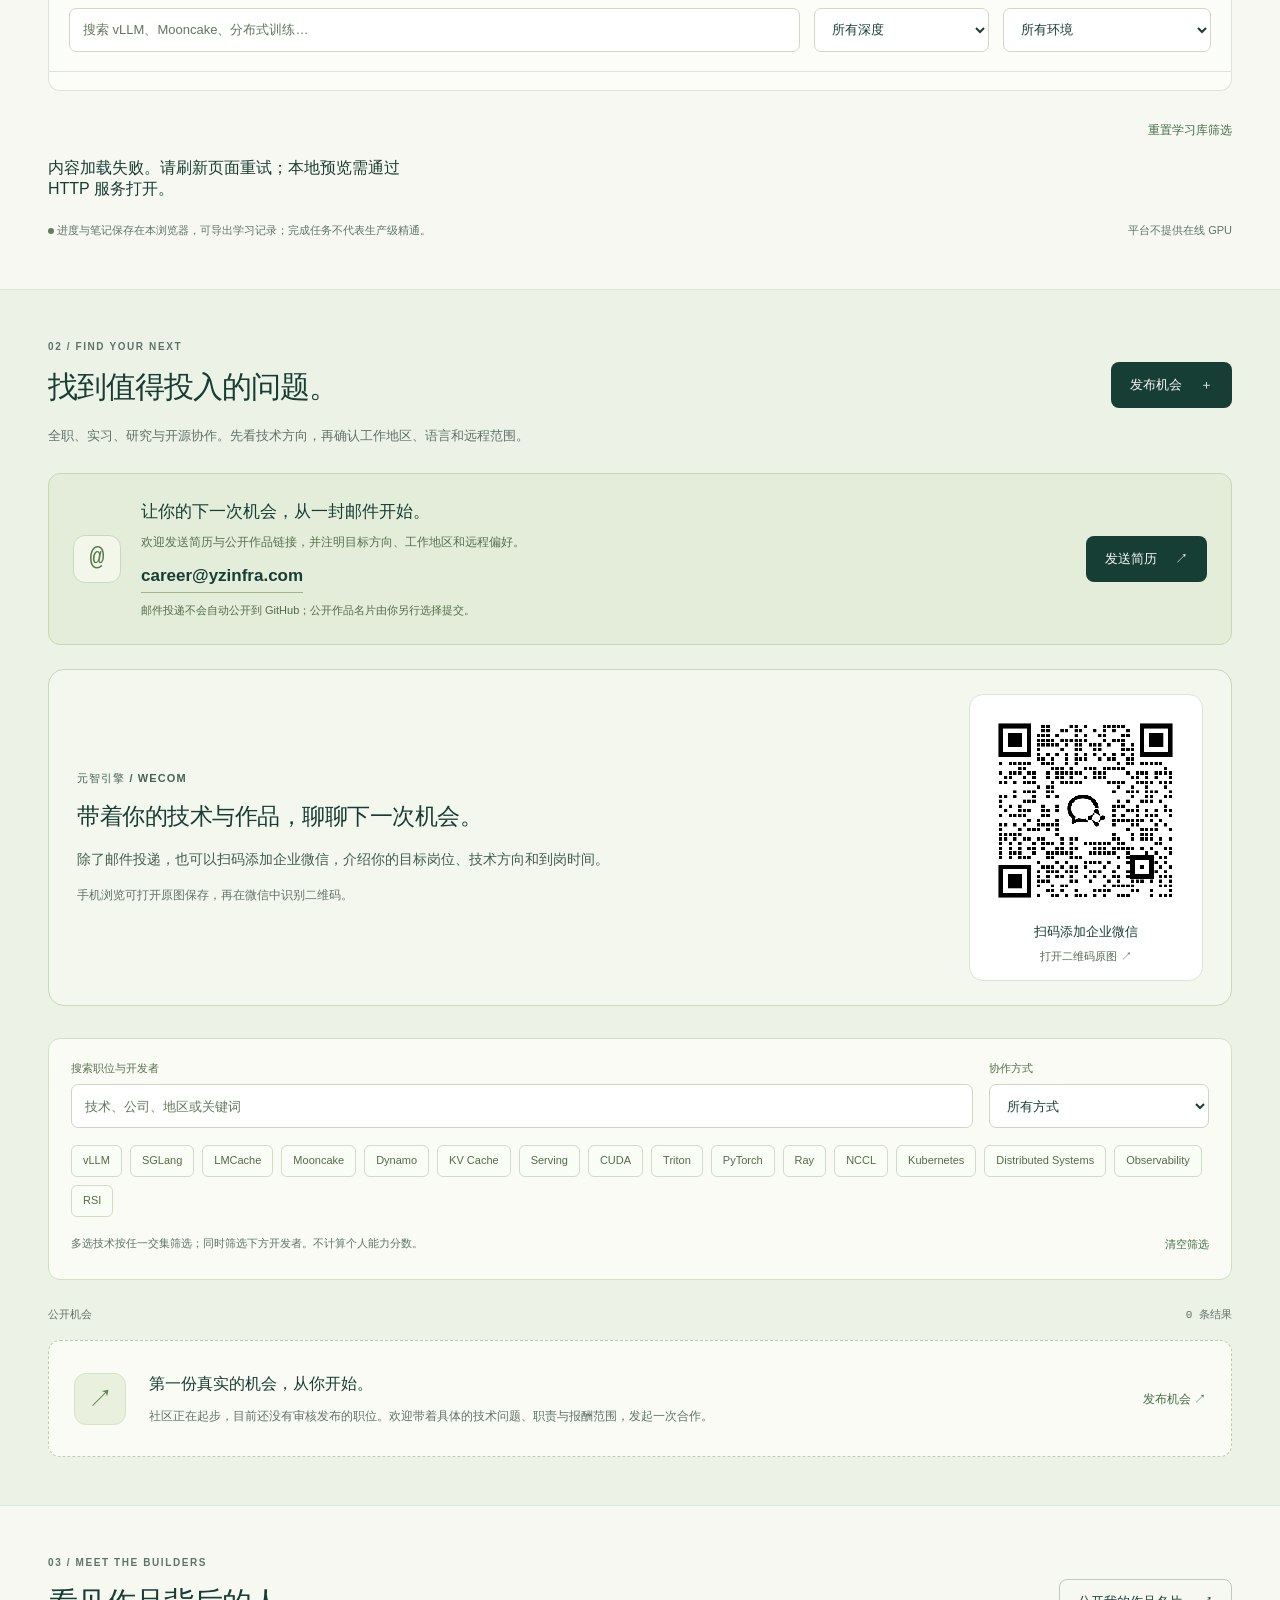
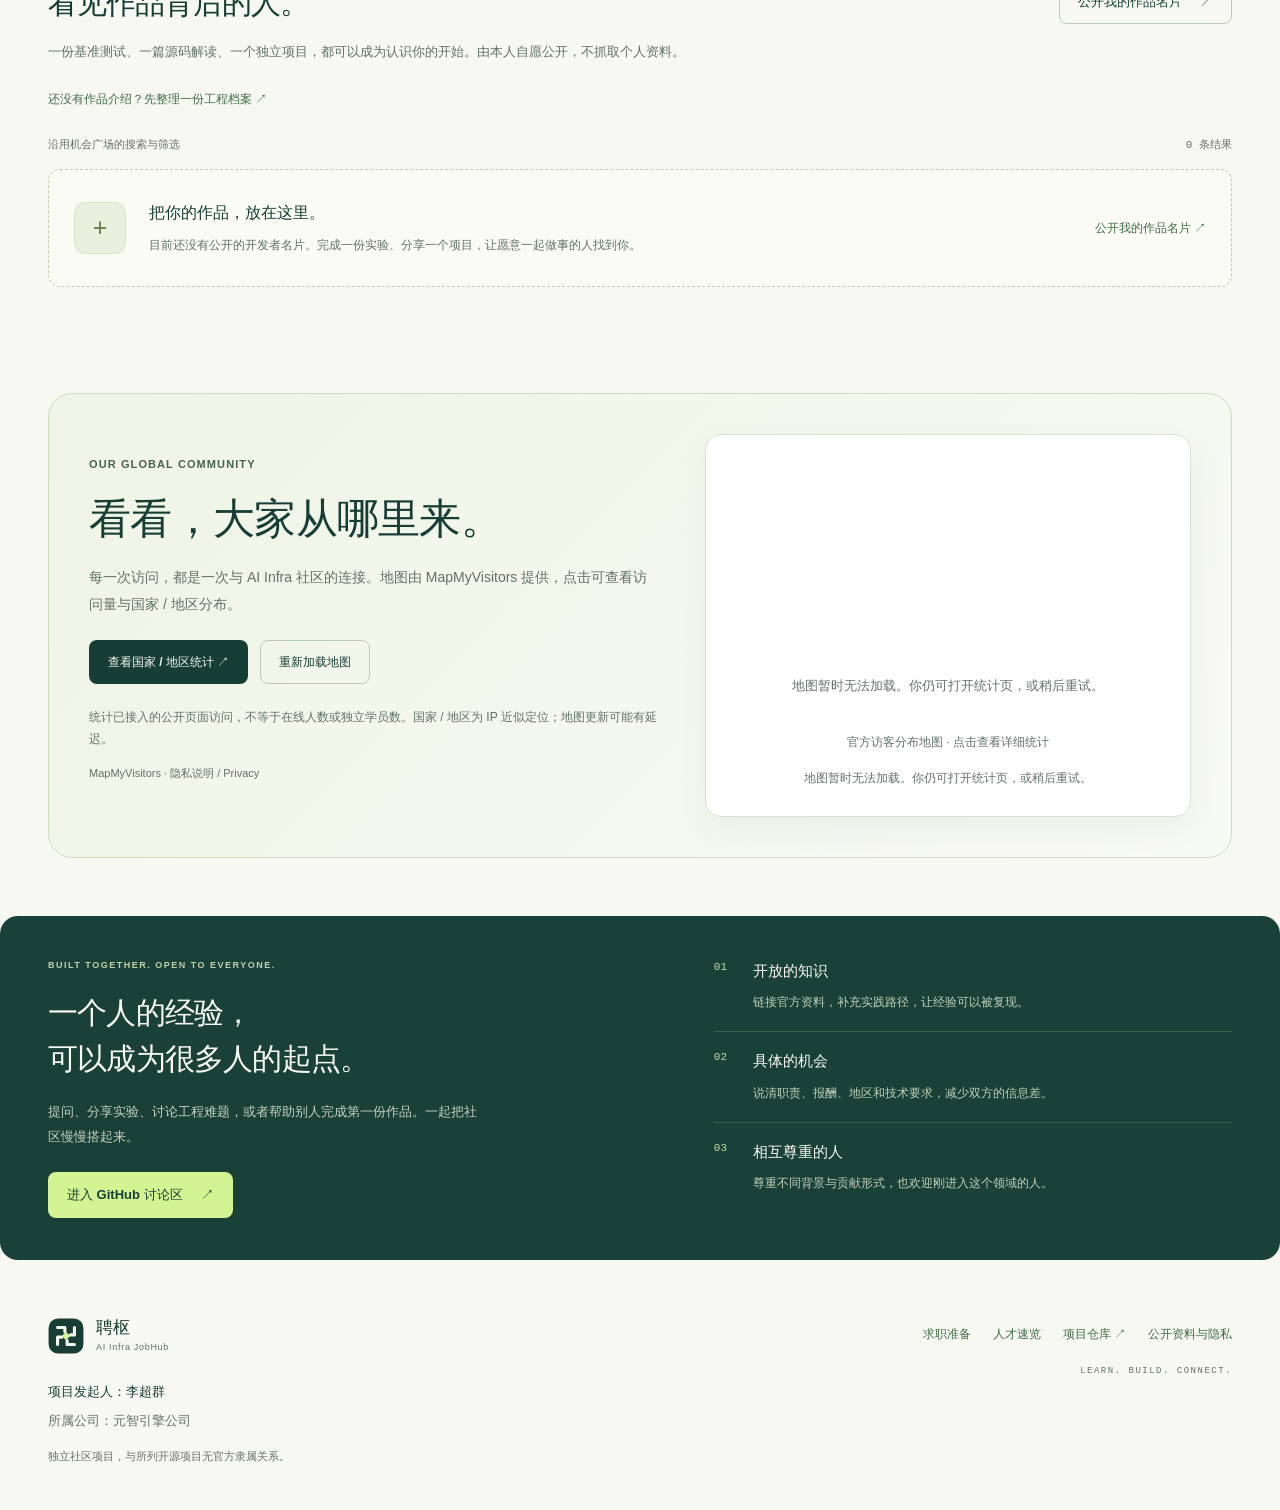
==== commit a41af719: "Teach AI inference from zero with browser-first lessons and labs" ====
--- a/web/index.html
+++ b/web/index.html
@@ -8,9 +8,9 @@
   <title>聘枢 · AI Infra JobHub</title>
   <link rel="icon" href="./assets/logo-mark.svg" type="image/svg+xml">
   <link rel="stylesheet" href="./styles.css?v=20261118-curricula">
-  <script src="./curriculum.js?v=20261114-rsi" defer></script>
+  <script src="./curriculum.js?v=20261121-primer" defer></script>
   <link rel="stylesheet" href="./learning-tools.css?v=20261114-rsi">
-  <script src="./app.js?v=20261121-bench" defer></script>
+  <script src="./app.js?v=20261121-primer" defer></script>
 <link rel="stylesheet" href="./github-star.css">
   <link rel="stylesheet" href="./visitor-map.css?v=20261114-map">
 </head>
@@ -33,7 +33,11 @@
         <div class="eyebrow"><span class="live-dot" aria-hidden="true"></span><span data-i18n="eyebrow">开放共建 · 面向全球 AI INFRA 开发者</span></div>
         <h1 id="hero-title"><span data-i18n="heroLine1">一起构建 AI 的底座，</span><br><em data-i18n="heroLine2">也找到同行的人。</em></h1>
         <p class="hero-description" data-i18n="heroDescription">从第一份学习笔记，到可复现的工程作品，再到下一次合作。让技术、机会和做技术的人，在这里连接。</p>
-        <div class="hero-actions"><a class="button primary" href="#learn"><span data-i18n="startLearning">探索实战学习库</span> <span aria-hidden="true">↗</span></a><a class="button outline" href="#opportunities" data-i18n="exploreJobs">发现工作与合作</a></div>
+        <div class="hero-actions">
+          <a class="button primary" href="./learn/inference-101/?lang=zh#day-1" data-language-link="./learn/inference-101/#day-1" data-i18n="primerCourse">从零认识 AI 推理</a>
+          <a class="button outline" href="#learn" data-i18n="startLearning">浏览全部课程</a>
+          <a class="button outline" href="#opportunities" data-i18n="exploreJobs">发现工作与合作</a>
+        </div>
         <p class="hero-note" data-i18n="heroNote">社区驱动 · 免费参与 · 用作品表达能力</p>
         <a class="text-link hero-contact-link" href="#wechat-contact" data-i18n="wechatEntry">求职与技术交流 · 添加企业微信 ↗</a>
         <div class="hero-metrics"><div><strong id="metric-courses">—</strong><span data-i18n="metricCourses">门实战课程</span></div><div><strong id="metric-days">—</strong><span data-i18n="metricDays">个每日学习任务</span></div><div><strong>中 / EN</strong><span data-i18n="metricLanguages">双语学习手册</span></div></div>
@@ -64,8 +68,19 @@
     <noscript><p class="notice section-shell">此网站需要 JavaScript 展示学习路线和筛选功能。This site needs JavaScript for learning paths and filters.</p></noscript>
     <section id="learn" class="section-shell content-section" aria-labelledby="learn-title">
       <div class="section-top"><div><div class="eyebrow muted">01 / LEARN IN PUBLIC</div><h2 id="learn-title" data-i18n="learnTitle">读懂原理，做出一个系统。</h2></div><a class="text-link" href="./resources/portfolio-template.md" download data-i18n="downloadTemplate">下载作品记录模板 ↓</a></div>
-      <p class="section-description" data-i18n="learnDescription">按 10 天或 20 天安排，从概念到实验，再到可展示的作品。RSI Infra 是各岗位路线的共同进阶必修，建议在完成岗位基础后学习。</p>
-      <div class="path-card guided-start"><div class="eyebrow" data-i18n="guidedEyebrow">第一次学习？从这里开始</div><h3 data-i18n="guidedTitle">先做出一个实验，再读懂一个系统。</h3><p data-i18n="guidedDescription">每门课程都提供逐步实验、图解、代码下载和带解析测验。先从 CPU 系统基础开始，再按目标岗位完成必修课、选择适合自己的选修课。</p><div class="course-actions"><a class="button primary" href="./start/" data-language-link="./start/" data-i18n="findStart">从哪里开始？做一次入门自查 ↗</a><a class="button outline" href="./learn/foundations/#day-1" data-i18n="guidedFoundations">① 系统基础 · 普通电脑即可开始</a><a class="button outline" href="./learn/vllm/#day-1" data-i18n="guidedVllm">② vLLM · 模拟练习 / GPU 实验</a><a class="button outline" href="./bench/?case=batch-v1" data-language-link="./bench/?case=batch-v1" data-i18n="benchLearner">推理压测复盘台</a></div></div>
+      <p class="section-description" data-i18n="learnDescription">第一次接触推理，可以先上 10 节启蒙短课。已有开发经验，可以按岗位选择 10 天或 20 天的工程课程。</p>
+      <div class="path-card guided-start">
+        <div class="eyebrow" data-i18n="guidedEyebrow">第一次学习？从这里开始</div>
+        <h3 data-i18n="guidedTitle">按下“发送”后，回答是怎样生成的？</h3>
+        <p data-i18n="guidedDescription">用手机或电脑打开第一课，给一个小模型发个开头，看它怎样接出下一块文字。每节约 5–10 分钟。学完启蒙课，可以在系统基础课里运行自己的第一段 Python 实验。</p>
+        <div class="course-actions">
+          <a class="button primary" href="./learn/inference-101/?lang=zh#day-1" data-language-link="./learn/inference-101/#day-1" data-i18n="primerStart">我第一次听说推理，开始第一课</a>
+          <a class="button outline" href="./start/" data-language-link="./start/" data-i18n="findStart">按我的基础选课</a>
+          <a class="button outline" href="./learn/foundations/#day-1" data-language-link="./learn/foundations/#day-1" data-i18n="guidedFoundations">系统基础 · Python 实验</a>
+          <a class="button outline" href="./learn/vllm/#day-1" data-language-link="./learn/vllm/#day-1" data-i18n="guidedVllm">vLLM · 推理服务实验</a>
+          <a class="button outline" href="./bench/?case=batch-v1" data-language-link="./bench/?case=batch-v1" data-i18n="benchLearner">推理压测复盘台</a>
+        </div>
+      </div>
       <div class="learning-tool-grid" aria-label="Learning tools">
         <a class="learning-tool" href="./knowledge/" data-language-link="./knowledge/"><span class="mono">01 / UNDERSTAND</span><h3 data-i18n="knowledgeTitle">原理知识库</h3><p data-i18n="knowledgeBody">把调度、内存、通信和可靠性连起来，用逐步算例读懂取舍。</p><span class="text-link" data-i18n="knowledgeAction">读原理与算例 ↗</span></a>
         <a class="learning-tool" href="./cases/" data-language-link="./cases/"><span class="mono">02 / INVESTIGATE</span><h3 data-i18n="casesTitle">故障诊断实验室</h3><p data-i18n="casesBody">从具体日志与数据开始，提出假设、运行检查，再看解析。</p><span class="text-link" data-i18n="casesAction">开始排障练习 ↗</span></a>
@@ -83,9 +98,9 @@
         </div>
       </section>
       <aside class="rsi-course-feature"><div><span class="eyebrow" data-i18n="rsiBadge">新增 · 共同进阶必修</span><h3 data-i18n="rsiTitle">RSI Infra：20 天搭建可验证的改进闭环</h3><p data-i18n="rsiBody">从任务契约、候选生成和独立评测，到经验积累、相同预算消融与回滚。普通电脑即可开始，完成一份带原始证据的结课报告。</p></div><a class="button primary" href="./learn/rsi-infra/" data-language-link="./learn/rsi-infra/" data-i18n="rsiAction">进入 RSI Infra 必修课 ↗</a></aside>
-      <p class="curriculum-note" data-i18n="curriculumNote">系统基础与 RSI Infra 是各岗位路线的共同必修；RSI 属于进阶部分，放在岗位核心课之后。其余课程按目标岗位划分，已有基础可先通过实验自查。</p>
+      <p class="curriculum-note" data-i18n="curriculumNote">零基础预备课面向所有方向，可按已有经验选读。系统基础与 RSI Infra 是各岗位路线的共同必修，RSI 安排在岗位核心课之后。</p>
       <div id="career-paths" class="path-grid"></div>
-      <div class="curriculum-controls"><div><label for="course-role" data-i18n="roleLabel">目标岗位</label><select id="course-role"><option value="" data-i18n="allRoles">全部方向</option></select></div><div><label for="course-requirement" data-i18n="selectedRequirement">课程性质</label><select id="course-requirement"><option value="" data-i18n="allRequirements">必修 + 选修</option><option value="required" data-i18n="roleRequired">岗位必修</option><option value="elective" data-i18n="elective">方向选修</option></select></div></div>
+      <div class="curriculum-controls"><div><label for="course-role" data-i18n="roleLabel">目标岗位</label><select id="course-role"><option value="" data-i18n="allRoles">全部方向</option></select></div><div><label for="course-requirement" data-i18n="selectedRequirement">课程性质</label><select id="course-requirement"><option value="" data-i18n="allRequirements">全部课程性质</option><option value="primer" data-i18n="primerHeading">零基础预备课</option><option value="required" data-i18n="roleRequired">岗位必修</option><option value="elective" data-i18n="elective">方向选修</option></select></div></div>
       <div id="course-catalog" class="catalog-toolbar">
         <div class="search-field"><label for="course-search" data-i18n="courseSearchLabel">探索技术与岗位</label><input id="course-search" type="search" autocomplete="off" data-placeholder="courseSearchPlaceholder" placeholder="搜索 vLLM、Mooncake、分布式训练…"></div>
         <div><label for="course-level" data-i18n="courseLevelLabel">学习深度</label><select id="course-level"><option value="" data-i18n="allLevels">所有深度</option><option value="beginner" data-i18n="beginner">入门</option><option value="intermediate" data-i18n="intermediate">进阶</option><option value="advanced" data-i18n="advanced">深入</option></select></div>
